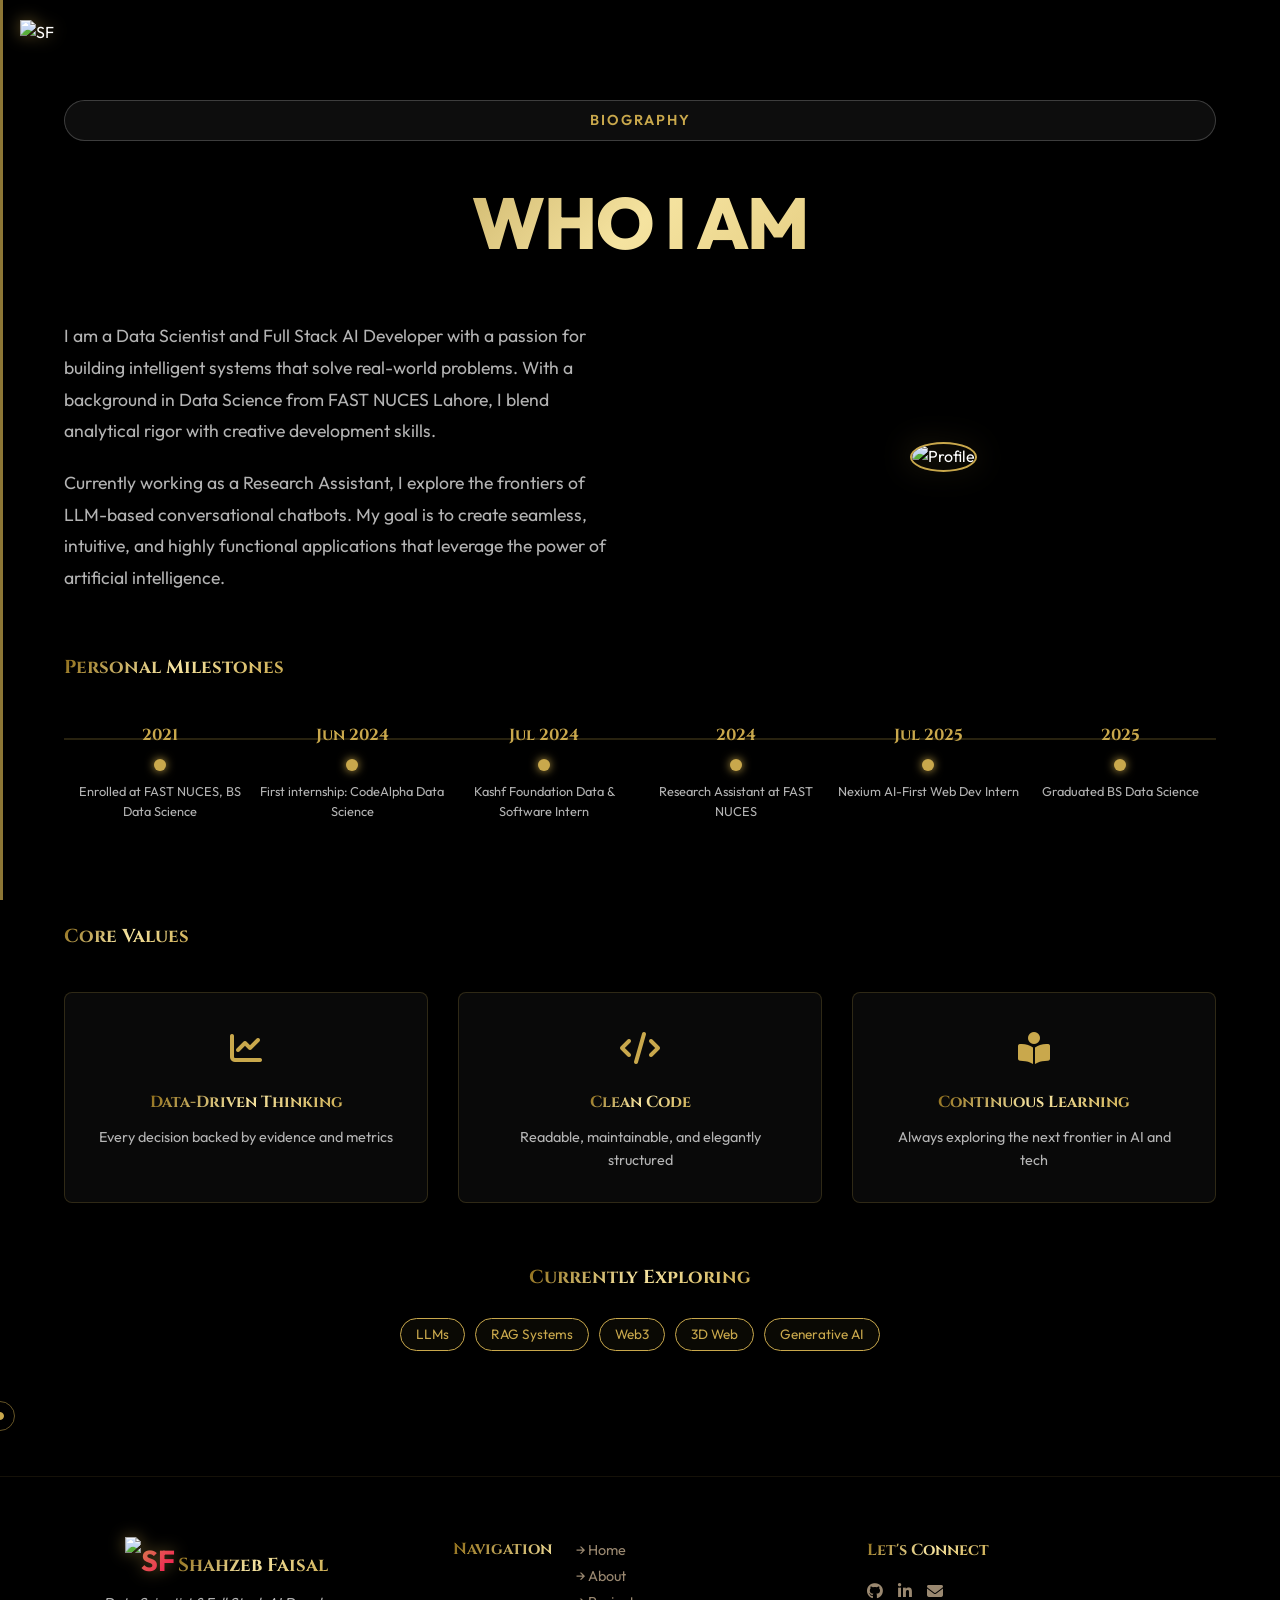
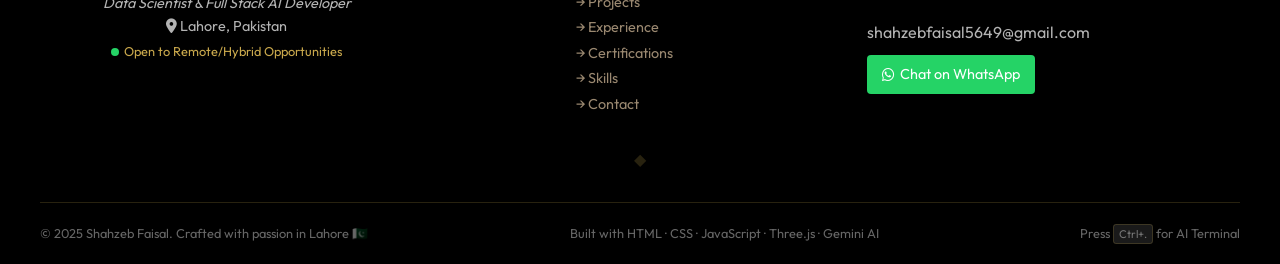
==== about.html @ 7d3a2342 "Updated Portfolio_" ====
<!DOCTYPE html>
<html lang="en">
<head>
    <meta charset="UTF-8">
    <meta name="viewport" content="width=device-width, initial-scale=1.0, maximum-scale=1.0, minimum-scale=1.0, user-scalable=no">
    <title>About Me | Shahzeb Faisal</title>
    <!-- Optimized Fonts -->
    <link href="https://fonts.googleapis.com/css2?family=Inter:wght@300;400;500;600;700&family=Space+Grotesk:wght@400;500;600;700&family=Outfit:wght@300;400;500;600;700;800&family=JetBrains+Mono:wght@400;500&family=Cinzel:wght@400;700&family=Cormorant+Garamond:ital,wght@0,400;0,700;1,400&display=swap" rel="stylesheet">
    <!-- Font Awesome -->
    <link rel="stylesheet" href="https://cdnjs.cloudflare.com/ajax/libs/font-awesome/6.4.0/css/all.min.css">
    <!-- Custom CSS -->
    <link rel="stylesheet" href="Styles/Main.css">
    <style>
        body {
            background: var(--black);
            color: white;
            font-family: 'Outfit', sans-serif;
        }
        .about-page {
            padding: 100px 0 60px;
        }
        .about-grid {
            display: grid;
            grid-template-columns: 1fr 1fr;
            gap: 60px;
            align-items: center;
        }
        @media (max-width: 768px) {
            .about-grid {
                grid-template-columns: 1fr;
            }
        }
        .milestone-timeline {
            display: flex;
            justify-content: space-between;
            margin: 40px 0;
            position: relative;
        }
        .milestone-timeline::before {
            content: '';
            position: absolute;
            top: 15px;
            left: 0;
            right: 0;
            height: 2px;
            background: rgba(201,168,76,0.2);
            z-index: 1;
        }
        .milestone {
            position: relative;
            z-index: 2;
            text-align: center;
            flex: 1;
        }
        .milestone-dot {
            width: 12px;
            height: 12px;
            background: var(--gold-primary);
            border-radius: 50%;
            margin: 10px auto;
            box-shadow: 0 0 10px var(--gold-primary);
        }
        .milestone-year {
            font-family: 'Cinzel', serif;
            color: var(--gold-primary);
            font-weight: bold;
        }
        .milestone-desc {
            font-size: 0.8rem;
            color: var(--text-secondary);
        }
        @media (max-width: 768px) {
            .milestone-timeline {
                flex-direction: column;
                gap: 20px;
                align-items: flex-start;
                padding-left: 20px;
            }
            .milestone-timeline::before {
                width: 2px;
                height: 100%;
                left: 25px;
                top: 0;
            }
            .milestone {
                display: flex;
                align-items: center;
                gap: 15px;
                text-align: left;
            }
            .milestone-dot {
                margin: 0;
            }
        }
        .values-grid {
            display: grid;
            grid-template-columns: repeat(auto-fit, minmax(250px, 1fr));
            gap: 30px;
            margin-top: 40px;
        }
        .value-card {
            background: rgba(10,10,10,0.9);
            border: 1px solid rgba(201,168,76,0.2);
            padding: 30px;
            border-radius: 8px;
            text-align: center;
            transition: all 0.3s ease;
        }
        .value-card:hover {
            transform: translateY(-5px);
            border-color: var(--gold-primary);
        }
        .value-icon {
            font-size: 2rem;
            color: var(--gold-primary);
            margin-bottom: 15px;
        }
        .value-title {
            font-family: 'Cinzel', serif;
            color: var(--gold-primary);
            margin-bottom: 10px;
        }
        .tag {
            display: inline-block;
            padding: 5px 15px;
            border: 1px solid var(--gold-primary);
            border-radius: 20px;
            font-size: 0.85rem;
            color: var(--gold-primary);
            margin: 5px;
            background: rgba(201,168,76,0.05);
            transition: all 0.3s ease;
        }
        .tag:hover {
            background: var(--gold-primary);
            color: var(--black);
        }
    </style>
</head>
<body>
    <!-- Sidebar and Navigation handled by Scripts/Sidebar.js -->

    <div class="about-page">
        <div class="container">
            <div class="section-header" style="text-align: center; margin-bottom: 40px;">
                <span class="section-tag">Biography</span>
                <h2 class="section-title">Who I Am</h2>
            </div>

            <div class="about-grid">
                <div class="about-text">
                    <p style="font-size: 1.1rem; line-height: 1.8; color: var(--text-secondary);">
                        I am a Data Scientist and Full Stack AI Developer with a passion for building intelligent systems that solve real-world problems. With a background in Data Science from FAST NUCES Lahore, I blend analytical rigor with creative development skills.
                    </p>
                    <p style="font-size: 1.1rem; line-height: 1.8; color: var(--text-secondary); margin-top: 20px;">
                        Currently working as a Research Assistant, I explore the frontiers of LLM-based conversational chatbots. My goal is to create seamless, intuitive, and highly functional applications that leverage the power of artificial intelligence.
                    </p>
                </div>
                <div class="about-image" style="text-align: center;">
                    <div style="position: relative; display: inline-block;">
                        <img src="Images/SF_logo.png" alt="Profile" style="width: 250px; height: 250px; border-radius: 50%; border: 2px solid var(--gold-primary); filter: drop-shadow(0 0 15px rgba(201,168,76,0.3));">
                        <!-- Orbiting ring can be added with CSS or Canvas -->
                    </div>
                </div>
            </div>

            <!-- Timeline -->
            <h3 style="font-family: 'Cinzel', serif; color: var(--gold-primary); margin-top: 60px; text-align: center;">Personal Milestones</h3>
            <div class="milestone-timeline">
                <div class="milestone">
                    <div class="milestone-year">2021</div>
                    <div class="milestone-dot"></div>
                    <div class="milestone-desc">Enrolled at FAST NUCES, BS Data Science</div>
                </div>
                <div class="milestone">
                    <div class="milestone-year">Jun 2024</div>
                    <div class="milestone-dot"></div>
                    <div class="milestone-desc">First internship: CodeAlpha Data Science</div>
                </div>
                <div class="milestone">
                    <div class="milestone-year">Jul 2024</div>
                    <div class="milestone-dot"></div>
                    <div class="milestone-desc">Kashf Foundation Data & Software Intern</div>
                </div>
                <div class="milestone">
                    <div class="milestone-year">2024</div>
                    <div class="milestone-dot"></div>
                    <div class="milestone-desc">Research Assistant at FAST NUCES</div>
                </div>
                <div class="milestone">
                    <div class="milestone-year">Jul 2025</div>
                    <div class="milestone-dot"></div>
                    <div class="milestone-desc">Nexium AI-First Web Dev Intern</div>
                </div>
                <div class="milestone">
                    <div class="milestone-year">2025</div>
                    <div class="milestone-dot"></div>
                    <div class="milestone-desc">Graduated BS Data Science</div>
                </div>
            </div>

            <!-- Values -->
            <h3 style="font-family: 'Cinzel', serif; color: var(--gold-primary); margin-top: 60px; text-align: center;">Core Values</h3>
            <div class="values-grid">
                <div class="value-card">
                    <div class="value-icon"><i class="fas fa-chart-line"></i></div>
                    <h4 class="value-title">Data-Driven Thinking</h4>
                    <p style="color: var(--text-secondary); font-size: 0.9rem;">Every decision backed by evidence and metrics</p>
                </div>
                <div class="value-card">
                    <div class="value-icon"><i class="fas fa-code"></i></div>
                    <h4 class="value-title">Clean Code</h4>
                    <p style="color: var(--text-secondary); font-size: 0.9rem;">Readable, maintainable, and elegantly structured</p>
                </div>
                <div class="value-card">
                    <div class="value-icon"><i class="fas fa-book-reader"></i></div>
                    <h4 class="value-title">Continuous Learning</h4>
                    <p style="color: var(--text-secondary); font-size: 0.9rem;">Always exploring the next frontier in AI and tech</p>
                </div>
            </div>

            <!-- Exploring -->
            <div style="margin-top: 60px; text-align: center;">
                <h3 style="font-family: 'Cinzel', serif; color: var(--gold-primary); margin-bottom: 20px;">Currently Exploring</h3>
                <div style="display: flex; flex-wrap: wrap; justify-content: center;">
                    <span class="tag">LLMs</span>
                    <span class="tag">RAG Systems</span>
                    <span class="tag">Web3</span>
                    <span class="tag">3D Web</span>
                    <span class="tag">Generative AI</span>
                </div>
            </div>
        </div>
    </div>

    <!-- Scripts -->
    <script src="Scripts/config.js"></script>
    <script src="Scripts/Cursor.js"></script>
    <script src="Scripts/Sidebar.js"></script>
</body>
</html>
---- Styles/Main.css ----
html { touch-action: pan-x pan-y; }

/* FEATURE 4 - Theme Variables */
:root {
    --gold-primary: #C9A84C;
    --gold-light: #E8C97A;
    --gold-shine: #F5E3A0;
    --gold-dark: #8B6914;
    --black: #000000;
    --black-rich: #050505;

    /* Mapping existing variables to new palette */
    --primary: var(--gold-primary);
    --primary-dark: var(--gold-dark);
    --primary-light: var(--gold-light);
    --secondary: var(--black-rich);
    --accent: var(--gold-primary);
    --accent-text: var(--black);
    --bg: var(--black);
    --bg-card: rgba(5, 5, 5, 0.9);
    --border: rgba(201, 168, 76, 0.2);
    --border-color: rgba(201, 168, 76, 0.2);
    
    --bg-primary: var(--black);
    --bg-secondary: var(--black-rich);
    --text-primary: #ffffff;
    --text-secondary: rgba(255,255,255,0.7);
    --text-muted: rgba(255,255,255,0.4);
    --card-bg: var(--bg-card);
    --navbar-bg: rgba(0,0,0,0.9);

    /* Preserving other non-color variables */
    --accent-pink: #ff0055;
    --success: #10b981;
    --shadow: 0 20px 50px rgba(0, 0, 0, 0.5);
    --radius: 12px;
    --radius-lg: 24px;
    --font: 'Outfit', sans-serif;
}

/* ═══════════ TYPOGRAPHY ═══════════ */
h1, h2, h3, h4, .gold-text {
    font-family: 'Cinzel', serif;
    background: linear-gradient(135deg, #8B6914, #F5E3A0, #C9A84C);
    -webkit-background-clip: text;
    background-clip: text;
    -webkit-text-fill-color: transparent;
    display: inline-block;
}

/* ═══════════ RESET ═══════════ */
*,
*::before,
*::after {
    margin: 0;
    padding: 0;
    box-sizing: border-box;
}

html {
    scroll-behavior: smooth;
    scroll-padding-top: 80px;
}

body {
    font-family: var(--font);
    background: var(--bg);
    color: var(--text);
    line-height: 1.6;
    overflow-x: hidden;
}

body.menu-open {
    overflow: hidden;
}

body.loaded #preloader {
    opacity: 0;
    visibility: hidden;
}

::selection {
    background: var(--primary);
    color: white;
}

::-webkit-scrollbar {
    width: 6px;
}

::-webkit-scrollbar-track {
    background: var(--bg);
}

::-webkit-scrollbar-thumb {
    background: var(--primary);
    border-radius: 3px;
}

img {
    max-width: 100%;
    height: auto;
}

a {
    text-decoration: none;
    color: inherit;
}

button {
    font-family: inherit;
    cursor: pointer;
    border: none;
    background: none;
}

.container {
    max-width: 1200px;
    margin: 0 auto;
    padding: 0 24px;
}

/* ═══════════ PRELOADER ═══════════ */
#preloader {
    position: fixed;
    inset: 0;
    background: var(--bg);
    z-index: 99999;
    display: flex;
    align-items: center;
    justify-content: center;
    transition: opacity 0.5s, visibility 0.5s;
}

.loader-content {
    text-align: center;
}

/* ═══════════ SOCIAL SIDEBAR ═══════════ */
.social-sidebar {
    position: fixed;
    left: 40px;
    bottom: 0;
    z-index: 1000;
    display: flex;
    flex-direction: column;
    align-items: center;
    gap: 30px;
}

.sidebar-line {
    width: 1px;
    height: 100px;
    background: var(--primary);
    margin-bottom: 20px;
}

.social-icons {
    display: flex;
    flex-direction: column;
    gap: 20px;
}

.social-icons a {
    color: var(--text-secondary);
    font-size: 1.2rem;
    transition: 0.3s;
}

.social-icons a:hover {
    color: var(--primary);
    transform: translateY(-5px);
}

.sidebar-text {
    writing-mode: vertical-rl;
    text-orientation: mixed;
    color: var(--text-secondary);
    font-size: 0.8rem;
    font-weight: 600;
    letter-spacing: 3px;
    margin-bottom: 40px;
}

@media (max-width: 1024px) {
    .social-sidebar {
        display: none;
    }
}

/* ═══════════ MARQUEE ═══════════ */
.marquee-container {
    padding: 60px 0;
    background: #000;
    border-top: 1px solid var(--border);
    border-bottom: 1px solid var(--border);
    overflow: hidden;
    white-space: nowrap;
}

.marquee-content {
    display: inline-flex;
    animation: marquee 20s linear infinite;
}

.marquee-content span {
    font-size: 6rem;
    font-weight: 800;
    font-family: var(--font-display);
    color: transparent;
    -webkit-text-stroke: 1px rgba(255, 255, 255, 0.2);
    padding: 0 40px;
    text-transform: uppercase;
}

.marquee-content span:nth-child(even) {
    color: var(--primary);
    -webkit-text-stroke: 0;
}

@keyframes marquee {
    from {
        transform: translateX(0);
    }

    to {
        transform: translateX(-50%);
    }
}

/* ═══════════ UPDATED HERO ═══════════ */
.hero {
    min-height: 100vh;
    background: #0A0A0A;
    display: flex;
    align-items: center;
    justify-content: center;
    overflow: hidden;
    position: relative;
}

#hero-canvas {
    position: absolute;
    inset: 0;
    z-index: 0;
}

.hero-content {
    position: relative;
    z-index: 10;
    text-align: center;
    max-width: 900px;
}

.hero-title-main {
    font-size: clamp(3rem, 10vw, 8rem);
    font-weight: 800;
    line-height: 0.9;
    margin-bottom: 20px;
    letter-spacing: -2px;
}

.hero-greeting {
    font-size: clamp(1rem, 2vw, 1.25rem);
    color: var(--accent, var(--primary));
    font-weight: 400;
    letter-spacing: 0.1em;
    text-transform: uppercase;
    margin-bottom: 0.5rem;
    opacity: 0.85;
}

.hero-subtitle {
    font-size: 1.2rem;
    color: var(--text-secondary);
    letter-spacing: 5px;
    text-transform: uppercase;
}


/* ═══════════ PARTICLES ═══════════ */
#particles {
    position: fixed;
    inset: 0;
    z-index: 0;
    pointer-events: none;
}

/* ═══════════ CUSTOM CURSOR ═══════════ */
.cursor,
.cursor-follower {
    display: none;
}

@media (hover: hover) and (pointer: fine) {
    body {
        cursor: none;
    }

    .cursor {
        display: block;
        width: 8px;
        height: 8px;
        background: var(--primary);
        border-radius: 50%;
        position: fixed;
        pointer-events: none;
        z-index: 99998;
        transform: translate(-50%, -50%);
        transition: transform 0.1s, background 0.2s;
    }

    .cursor-follower {
        display: block;
        width: 35px;
        height: 35px;
        border: 2px solid var(--primary);
        border-radius: 50%;
        position: fixed;
        pointer-events: none;
        z-index: 99997;
        transform: translate(-50%, -50%);
        transition: 0.15s ease-out;
        opacity: 0.5;
    }

    .cursor.active {
        transform: translate(-50%, -50%) scale(2);
        background: var(--accent-pink);
    }

    .cursor-follower.active {
        transform: translate(-50%, -50%) scale(1.5);
        opacity: 0;
    }
}

/* ═══════════════════════════════════════════════════════════
   TERMINAL STYLES - MOBILE OPTIMIZED WITH NO GRADIENT
   ═══════════════════════════════════════════════════════════ */
#terminal {
    position: fixed;
    inset: 0;
    background: rgba(0, 0, 0, 0.9);
    backdrop-filter: blur(10px);
    z-index: 10000;
    display: flex;
    align-items: center;
    justify-content: center;
    padding: 20px;
    transition: var(--transition);
}

#terminal.terminal-hidden {
    opacity: 0;
    visibility: hidden;
    pointer-events: none;
}

.terminal-window {
    width: 100%;
    max-width: 650px;
    /* MOBILE FIX: Solid background, NO gradient */
    background: rgba(10, 10, 15, 0.95);
    border-radius: var(--radius-lg);
    overflow: hidden;
    box-shadow: 0 30px 80px rgba(99, 102, 241, 0.2);
    transform: scale(0.95);
    transition: transform 0.3s;
}

/* MOBILE FIX: Terminal sizing for mobile */
@media (max-width: 768px) {
    .terminal-window {
        max-width: 100vw;
        width: 100vw;
        height: 85vh;
        max-height: 85vh;
        border-radius: 0;
    }

    .terminal-window.maximized {
        height: 95vh !important;
        max-height: 95vh !important;
    }
}

#terminal:not(.terminal-hidden) .terminal-window {
    transform: scale(1);
}

.terminal-header {
    background: #16162a;
    padding: 12px 16px;
    display: flex;
    align-items: center;
    gap: 12px;
}

.terminal-dots {
    display: flex;
    gap: 8px;
}

.dot {
    width: 12px;
    height: 12px;
    border-radius: 50%;
    cursor: pointer;
}

.dot.red {
    background: #ff5f57;
}

.dot.yellow {
    background: #febc2e;
}

.dot.green {
    background: #28c840;
}

.terminal-title {
    flex: 1;
    text-align: center;
    font-family: var(--font-mono);
    font-size: 0.8rem;
    color: var(--text-muted);
    display: flex;
    align-items: center;
    justify-content: center;
    gap: 8px;
}

.terminal-title i {
    color: var(--primary);
    animation: robotBounce 2s ease-in-out infinite;
}

@keyframes robotBounce {

    0%,
    100% {
        transform: translateY(0);
    }

    50% {
        transform: translateY(-3px);
    }
}

/* MOBILE FIX: Terminal action buttons */
.terminal-actions {
    display: flex;
    gap: 8px;
}

.terminal-actions button {
    width: 28px;
    height: 28px;
    display: flex;
    align-items: center;
    justify-content: center;
    background: rgba(255, 255, 255, 0.05);
    border: 1px solid rgba(255, 255, 255, 0.1);
    border-radius: 6px;
    color: var(--text-muted);
    cursor: pointer;
    transition: all 0.2s ease;
}

.terminal-actions button:hover {
    background: rgba(99, 102, 241, 0.2);
    border-color: var(--primary);
    color: var(--primary);
}

/* MOBILE FIX: Touch-optimized buttons */
@media (max-width: 768px) {
    .terminal-actions button {
        width: 36px;
        height: 36px;
        -webkit-tap-highlight-color: transparent;
    }
}

.terminal-body {
    padding: 20px;
    min-height: 300px;
    max-height: 60vh;
    overflow-y: auto;
    font-family: var(--font-mono);
    font-size: 0.85rem;
}

@media (max-width: 768px) {
    .terminal-body {
        max-height: calc(85vh - 120px);
        padding: 15px;
    }

    .terminal-window.maximized .terminal-body {
        max-height: calc(95vh - 120px);
    }
}

#terminal-output {
    margin-bottom: 16px;
}

.ascii-art {
    color: var(--primary);
    font-size: 0.55rem;
    line-height: 1.2;
    margin-bottom: 12px;
}

.welcome-msg {
    color: var(--accent);
    margin-bottom: 8px;
}

.welcome-msg .hl {
    color: var(--accent-pink);
    background: rgba(236, 72, 153, 0.2);
    padding: 2px 6px;
    border-radius: 4px;
}

/* MOBILE FIX: Welcome box without gradient subtitle */
.welcome-box {
    background: rgba(30, 30, 30, 0.4);
    border: 1px solid rgba(99, 102, 241, 0.2);
    border-radius: 12px;
    padding: 18px;
    margin-bottom: 15px;
}

.welcome-title {
    font-size: 1.1rem;
    font-weight: 600;
    color: var(--text);
    margin-bottom: 12px;
}

/* MOBILE FIX: Removed welcome-subtitle - no "Powered by Gemini" */
.welcome-subtitle {
    display: none !important;
}

.quick-suggestions {
    display: flex;
    flex-wrap: wrap;
    gap: 8px;
}

.suggestion {
    padding: 8px 14px;
    background: rgba(99, 102, 241, 0.15);
    border: 1px solid rgba(99, 102, 241, 0.3);
    border-radius: 20px;
    font-size: 0.8rem;
    color: var(--text-secondary);
    cursor: pointer;
    transition: all 0.3s ease;
    -webkit-tap-highlight-color: transparent;
}

.suggestion:hover {
    background: rgba(99, 102, 241, 0.3);
    border-color: var(--primary);
    color: var(--text);
    transform: translateY(-2px);
    box-shadow: 0 5px 20px rgba(99, 102, 241, 0.3);
}

.terminal-input-line {
    display: flex;
    align-items: center;
    gap: 10px;
    padding: 15px 18px;
    background: rgba(0, 0, 0, 0.3);
    border-top: 1px solid rgba(99, 102, 241, 0.15);
}

.prompt {
    color: var(--success);
    font-weight: 600;
}

#term-input {
    flex: 1;
    background: transparent;
    border: none;
    outline: none;
    color: var(--text);
    font-family: var(--font-mono);
    font-size: 0.85rem;
    caret-color: var(--primary);
}

#term-input::placeholder {
    color: var(--text-muted);
}

.term-response {
    color: var(--text-secondary);
    white-space: pre-wrap;
    margin: 8px 0;
    padding-left: 18px;
}

.term-error {
    color: #f87171;
    margin: 8px 0;
    padding-left: 18px;
}

.term-success {
    color: #10b981;
    margin: 8px 0;
    padding-left: 18px;
}

.term-info {
    color: var(--accent);
    margin: 8px 0;
    padding-left: 18px;
}

.term-cmd {
    color: var(--text);
    margin: 8px 0;
}

.term-hint {
    color: var(--text-muted);
}

.term-hint .hl {
    color: var(--primary);
    font-weight: 600;
}

/* MOBILE FIX: Voice button styling */
.voice-btn {
    width: 36px;
    height: 36px;
    display: flex;
    align-items: center;
    justify-content: center;
    background: rgba(99, 102, 241, 0.15);
    border: 1px solid rgba(99, 102, 241, 0.3);
    border-radius: 50%;
    color: var(--text-secondary);
    cursor: pointer;
    transition: all 0.3s ease;
    flex-shrink: 0;
    -webkit-tap-highlight-color: transparent;
}

.voice-btn:hover {
    background: rgba(99, 102, 241, 0.3);
    border-color: var(--primary);
    color: var(--primary);
}

.voice-btn.listening {
    background: rgba(239, 68, 68, 0.2);
    border-color: #ef4444;
    color: #ef4444;
    animation: voicePulse 1s ease-in-out infinite;
}

@keyframes voicePulse {

    0%,
    100% {
        box-shadow: 0 0 0 0 rgba(239, 68, 68, 0.4);
    }

    50% {
        box-shadow: 0 0 0 10px rgba(239, 68, 68, 0);
    }
}

/* MOBILE FIX: Larger touch target for mobile */
@media (max-width: 768px) {
    .voice-btn {
        width: 42px;
        height: 42px;
        font-size: 1.1rem;
    }
}

.term-typing {
    display: flex;
    align-items: center;
    gap: 10px;
    padding: 10px 0;
}

.typing-dots {
    display: flex;
    gap: 4px;
}

.typing-dots span {
    color: var(--primary);
    animation: typingBounce 1.4s ease-in-out infinite;
}

.typing-dots span:nth-child(2) {
    animation-delay: 0.2s;
}

.typing-dots span:nth-child(3) {
    animation-delay: 0.4s;
}

@keyframes typingBounce {

    0%,
    60%,
    100% {
        transform: translateY(0);
        opacity: 0.3;
    }

    30% {
        transform: translateY(-8px);
        opacity: 1;
    }
}

.typing-text {
    color: var(--text-muted);
    font-style: italic;
}

.term-ai-response {
    display: flex;
    gap: 10px;
    padding: 12px;
    margin: 8px 0;
    background: linear-gradient(135deg, rgba(99, 102, 241, 0.1), rgba(139, 92, 246, 0.05));
    border-radius: 12px;
    border-left: 3px solid var(--primary);
}

.ai-icon {
    font-size: 1.2rem;
    flex-shrink: 0;
}

.ai-text {
    color: var(--text);
    line-height: 1.6;
}

/* ═══════════════════════════════════════════════════════════
   BUTTON POSITIONING - MOBILE FIXED
   ═══════════════════════════════════════════════════════════ */

/* MOBILE FIX: Back to top button positioning */
.back-to-top {
    position: fixed;
    bottom: 160px;
    right: 24px;
    width: 50px;
    height: 50px;
    background: var(--primary);
    color: #000;
    border-radius: 50%;
    display: flex;
    align-items: center;
    justify-content: center;
    color: white;
    font-size: 1.1rem;
    border: none;
    cursor: pointer;
    opacity: 0;
    visibility: hidden;
    transform: translateY(20px);
    transition: all 0.4s cubic-bezier(0.25, 0.46, 0.45, 0.94);
    z-index: 9997;
    box-shadow: 0 8px 25px rgba(99, 102, 241, 0.4);
    -webkit-tap-highlight-color: transparent;
}

.back-to-top.show {
    opacity: 1;
    visibility: visible;
    transform: translateY(0);
}

.back-to-top:hover {
    transform: translateY(-5px) scale(1.1);
    box-shadow: 0 12px 35px rgba(99, 102, 241, 0.6);
}

/* MOBILE FIX: Proper spacing to prevent overlap */
@media (max-width: 768px) {
    .back-to-top {
        bottom: 140px;
        right: 20px;
        width: 48px;
        height: 48px;
        z-index: 9997;
    }
}

/* ═══════════ TERMINAL TOGGLE ═══════════ */
.terminal-toggle {
    position: fixed;
    bottom: 24px;
    right: 24px;
    width: 56px;
    height: 56px;
    background: var(--gold-primary);
    color: var(--black-rich) !important;
    border-radius: 50%;
    display: flex;
    flex-direction: column;
    align-items: center;
    justify-content: center;
    font-size: 1.1rem;
    box-shadow: 0 8px 25px rgba(201, 168, 76, 0.4);
    z-index: 9997;
    cursor: pointer;
    border: none;
    transition: all 0.3s ease;
}


.terminal-toggle:hover {
    transform: scale(1.1);
}

.terminal-toggle .hint {
    font-size: 0.5rem;
    margin-top: 2px;
    opacity: 0.8;
}

/* MOBILE FIX: Terminal toggle button positioning */
@media (max-width: 768px) {
    .terminal-toggle {
        bottom: 80px;
        right: 20px;
        width: 50px;
        height: 50px;
        z-index: 9997;
    }

    .terminal-toggle .hint {
        display: none;
    }
}

/* ═══════════ QUICK ACTIONS ═══════════ */
.quick-actions {
    position: fixed;
    bottom: 90px;
    right: 24px;
    z-index: 9998;
}

/* MOBILE FIX: Quick actions positioning */
@media (max-width: 768px) {
    .quick-actions {
        bottom: 20px;
        right: 20px;
        z-index: 9998;
    }
}

.quick-main {
    width: 50px;
    height: 50px;
    background: var(--bg-card);
    border: 1px solid var(--border);
    border-radius: 50%;
    display: flex;
    align-items: center;
    justify-content: center;
    color: var(--text);
    font-size: 1rem;
    transition: var(--transition);
    -webkit-tap-highlight-color: transparent;
}

.quick-main:hover {
    background: var(--gold-primary);
    border-color: var(--gold-primary);
    color: var(--black-rich);
}

.quick-main.active {
    transform: rotate(45deg);
}

.quick-menu {
    position: absolute;
    bottom: 60px;
    right: 0;
    display: flex;
    flex-direction: column;
    gap: 10px;
    opacity: 0;
    visibility: hidden;
    transform: translateY(10px);
    transition: var(--transition);
}

.quick-menu.active {
    opacity: 1;
    visibility: visible;
    transform: translateY(0);
}

.quick-item {
    width: 44px;
    height: 44px;
    background: var(--bg-card);
    border: 1px solid var(--border);
    border-radius: 50%;
    display: flex;
    align-items: center;
    justify-content: center;
    color: var(--text-secondary);
    font-size: 0.9rem;
    transition: var(--transition);
    -webkit-tap-highlight-color: transparent;
}

.quick-item:hover {
    background: var(--gold-primary);
    border-color: var(--gold-primary);
    color: var(--black-rich);
}


/* ═══════════ SCROLL PROGRESS ═══════════*/
/* Scroll Progress */
.scroll-progress {
    position: fixed;
    top: 0;
    left: 0;
    width: 0%;
    height: 4px;
    background: linear-gradient(to right, var(--gold-dark), var(--gold-light));
    z-index: 1001;
    transition: width 0.1s ease;
}

/* Custom Cursor */
.custom-cursor {
    width: 20px;
    height: 20px;
    background: rgba(212, 255, 51, 0.3);
    border: 1px solid var(--primary);
    border-radius: 50%;
    position: fixed;
    pointer-events: none;
    z-index: 9999;
    transform: translate(-50%, -50%);
    transition: width 0.3s, height 0.3s, background 0.3s;
    display: none;
}

@media (pointer: fine) {
    .custom-cursor {
        display: block;
    }
}

.custom-cursor.hover {
    width: 60px;
    height: 60px;
    background: rgba(212, 255, 51, 0.1);
    box-shadow: 0 0 20px rgba(212, 255, 51, 0.2);
}

/* ═══════════ NAVIGATION ═══════════ */
#navbar {
    position: fixed;
    top: 0;
    left: 0;
    right: 0;
    z-index: 1000;
    padding: 16px 0;
    transition: var(--transition);
}

#navbar.scrolled {
    background: rgba(10, 10, 15, 0.95);
    backdrop-filter: blur(10px);
    border-bottom: 1px solid var(--border);
    padding: 12px 0;
}

.nav-container {
    max-width: 1200px;
    margin: 0 auto;
    padding: 0 24px;
    display: flex;
    align-items: center;
    justify-content: space-between;
}

.logo {
    z-index: 1001;
}

.logo-img {
    height: 40px;
    width: auto;
    display: block;
    transition: transform 0.3s ease;
}

.logo:hover .logo-img {
    transform: scale(1.05);
}

.logo-text {
    font-family: 'Cinzel', serif;
    font-size: 1.8rem;
    font-weight: 700;
    background: linear-gradient(135deg, #8B6914, #F5E3A0, #C9A84C);
    -webkit-background-clip: text;
    background-clip: text;
    -webkit-text-fill-color: transparent;
    color: var(--primary);
}

.nav-menu {
    display: flex;
    gap: 32px;
    list-style: none;
}

.nav-link {
    font-size: 0.95rem;
    font-weight: 500;
    color: var(--text-secondary);
    position: relative;
    padding: 8px 0;
    transition: color 0.3s;
}

.nav-link::after {
    content: '';
    position: absolute;
    bottom: 0;
    left: 0;
    width: 0;
    height: 2px;
    background: var(--primary);
    transition: width 0.3s;
}

/* Terminal Scanlines */
.terminal-body::before {
    content: " ";
    display: block;
    position: absolute;
    top: 0;
    left: 0;
    bottom: 0;
    right: 0;
    background: linear-gradient(rgba(18, 16, 16, 0) 50%, rgba(0, 0, 0, 0.25) 50%), linear-gradient(90deg, rgba(255, 0, 0, 0.06), rgba(0, 255, 0, 0.02), rgba(0, 0, 255, 0.06));
    z-index: 2;
    background-size: 100% 2px, 3px 100%;
    pointer-events: none;
}

.nav-link:hover,
.nav-link.active {
    color: var(--text);
    background: rgba(212, 255, 51, 0.07);
    border-radius: 6px;
    padding: 4px 10px;
}

.nav-link:hover::after,
.nav-link.active::after {
    width: 100%;
}

.nav-right {
    display: flex;
    align-items: center;
    gap: 16px;
}

.nav-cta {
    display: flex;
    align-items: center;
    gap: 8px;
    padding: 10px 20px;
    background: var(--primary);
    border-radius: 50px;
    font-weight: 600;
    font-size: 0.9rem;
    color: white;
    transition: var(--transition);
}

.nav-cta:hover {
    background: var(--primary-dark);
    transform: translateY(-2px);
}

.hamburger {
    display: none;
    flex-direction: column;
    gap: 5px;
    padding: 8px;
    z-index: 1001;
}

.hamburger span {
    width: 25px;
    height: 3px;
    background: var(--text);
    border-radius: 2px;
    transition: var(--transition);
}

.hamburger.active span:nth-child(1) {
    transform: rotate(45deg) translate(6px, 6px);
}

.hamburger.active span:nth-child(2) {
    opacity: 0;
}

.hamburger.active span:nth-child(3) {
    transform: rotate(-45deg) translate(6px, -6px);
}

.mobile-overlay {
    position: fixed;
    inset: 0;
    background: rgba(0, 0, 0, 0.5);
    z-index: 998;
    opacity: 0;
    visibility: hidden;
    transition: var(--transition);
}

.mobile-overlay.active {
    opacity: 1;
    visibility: visible;
}

/* ═══════════ HERO SECTION ═══════════ */
.hero {
    min-height: 100vh;
    display: flex;
    align-items: center;
    position: relative;
    z-index: 1;
    padding: 100px 0 60px;
}

.hero-container {
    max-width: 1200px;
    margin: 0 auto;
    padding: 0 24px;
    display: grid;
    grid-template-columns: 1fr 1fr;
    gap: 60px;
    align-items: center;
}

.hero-content {
    position: relative;
    z-index: 2;
}

/* MOBILE FIX: "Open to Work" badge with green glow */
.hero-badge {
    display: inline-flex;
    align-items: center;
    gap: 10px;
    padding: 8px 16px;
    background: rgba(16, 185, 129, 0.1);
    border: 1px solid rgba(16, 185, 129, 0.3);
    border-radius: 50px;
    font-size: 0.85rem;
    color: var(--success);
    margin-bottom: 24px;
}

/* MOBILE FIX: Enhanced "Open to Work" with green glow */
.hero-badge.availability,
.availability {
    background: linear-gradient(135deg, #10b981 0%, #059669 100%);
    border: 1px solid rgba(16, 185, 129, 0.5);
    color: white;
    font-weight: 600;
    box-shadow: 0 0 25px rgba(16, 185, 129, 0.6);
    animation: statusGlow 2s ease-in-out infinite;
}

@keyframes statusGlow {

    0%,
    100% {
        box-shadow: 0 0 25px rgba(16, 185, 129, 0.6), 0 0 50px rgba(16, 185, 129, 0.3);
    }

    50% {
        box-shadow: 0 0 35px rgba(16, 185, 129, 0.8), 0 0 70px rgba(16, 185, 129, 0.4);
    }
}

.badge-dot {
    width: 8px;
    height: 8px;
    background: white;
    border-radius: 50%;
    animation: pulse 2s infinite;
}

@keyframes pulse {

    0%,
    100% {
        transform: scale(1);
        opacity: 1;
    }

    50% {
        transform: scale(1.5);
        opacity: 0.5;
    }
}

.hero-title {
    margin-bottom: 16px;
}

.hero-title .line-1 {
    display: block;
    font-size: 1.1rem;
    font-weight: 500;
    color: var(--text-secondary);
    margin-bottom: 8px;
}

.hero-name {
    display: block;
    font-family: var(--font-display);
    font-size: clamp(2.5rem, 5vw, 3.5rem);
    font-weight: 700;
    background: linear-gradient(135deg, var(--text), var(--primary-light));
    -webkit-background-clip: text;
    background-clip: text;
    -webkit-text-fill-color: transparent;
    color: var(--text);
    line-height: 1.1;
}

.hero-role {
    display: flex;
    align-items: center;
    gap: 10px;
    font-size: 1.25rem;
    margin-bottom: 24px;
    flex-wrap: wrap;
}

.hero-role>span:first-child {
    color: var(--text-secondary);
}

.typed {
    background: linear-gradient(90deg, var(--primary), var(--accent-pink));
    -webkit-background-clip: text;
    background-clip: text;
    -webkit-text-fill-color: transparent;
    color: var(--primary);
    font-weight: 600;
    min-width: 180px;
}

.cursor-blink {
    color: var(--primary);
    animation: blink 1s infinite;
}

@keyframes blink {

    0%,
    100% {
        opacity: 1;
    }

    50% {
        opacity: 0;
    }
}

.hero-desc {
    font-size: 1.05rem;
    color: var(--text-secondary);
    line-height: 1.8;
    margin-bottom: 32px;
    max-width: 480px;
}

.hero-cta {
    display: flex;
    gap: 16px;
    margin-bottom: 32px;
    flex-wrap: wrap;
}

/* Buttons */
.btn {
    display: inline-flex;
    align-items: center;
    gap: 10px;
    padding: 14px 28px;
    border-radius: var(--radius);
    font-weight: 600;
    font-size: 0.95rem;
    transition: var(--transition);
}

.btn i {
    transition: transform 0.3s;
}

.btn:hover i {
    transform: translateX(4px);
}

.btn-primary {
    background: var(--primary);
    color: white;
    box-shadow: 0 8px 25px rgba(99, 102, 241, 0.3);
}

.btn-primary:hover {
    background: var(--primary-dark);
    transform: translateY(-3px);
    box-shadow: 0 12px 35px rgba(99, 102, 241, 0.4);
}

.btn-secondary {
    background: transparent;
    border: 2px solid var(--primary);
    color: var(--primary);
}

.btn-secondary:hover {
    background: var(--primary);
    color: white;
    transform: translateY(-3px);
}

.hero-social {
    display: flex;
    gap: 12px;
}

.social-link {
    width: 46px;
    height: 46px;
    border-radius: var(--radius);
    background: var(--bg-card);
    border: 1px solid var(--border);
    display: flex;
    align-items: center;
    justify-content: center;
    font-size: 1.15rem;
    color: var(--text-secondary);
    transition: var(--transition);
}

.social-link:hover {
    background: var(--primary);
    border-color: var(--primary);
    color: white;
    transform: translateY(-4px);
}

/* Hero Visual */
.hero-visual {
    position: relative;
    display: flex;
    align-items: center;
    justify-content: center;
    min-height: 400px;
}

.hero-card {
    width: 280px;
    height: 340px;
    perspective: 1000px;
    position: relative;
    z-index: 2;
}

.card-inner {
    width: 100%;
    height: 100%;
    background: var(--bg-card);
    border: 1px solid var(--border);
    border-radius: var(--radius-lg);
    padding: 30px;
    display: flex;
    flex-direction: column;
    align-items: center;
    justify-content: center;
    text-align: center;
    transition: transform 0.5s;
    transform-style: preserve-3d;
}

.profile-icon {
    width: 80px;
    height: 80px;
    background: var(--primary);
    color: #000;
    border-radius: 50%;
    display: flex;
    align-items: center;
    justify-content: center;
    font-size: 2rem;
    color: white;
    margin-bottom: 20px;
}

.card-inner h3 {
    font-size: 1.3rem;
    font-weight: 600;
    margin-bottom: 4px;
}

.card-inner p {
    color: var(--text-secondary);
    font-size: 0.9rem;
    margin-bottom: 24px;
}

.card-stats {
    display: flex;
    gap: 20px;
    padding-top: 20px;
    border-top: 1px solid var(--border);
    width: 100%;
    justify-content: center;
}

.stat {
    text-align: center;
}

.stat-num {
    font-family: var(--font-display);
    font-size: 1.4rem;
    font-weight: 700;
    color: var(--primary);
}

.stat-label {
    display: block;
    font-size: 0.7rem;
    color: var(--text-muted);
    margin-top: 2px;
}

/* Floating Elements */
.floating-elements {
    position: absolute;
    inset: 0;
    pointer-events: none;
}

.float-item {
    position: absolute;
    width: 50px;
    height: 50px;
    background: var(--bg-card);
    border: 1px solid var(--border);
    border-radius: var(--radius);
    display: flex;
    align-items: center;
    justify-content: center;
    font-size: 1.3rem;
    color: var(--primary);
    animation: float 4s ease-in-out infinite;
}

.f1 {
    top: 5%;
    left: 10%;
    animation-delay: 0s;
}

.f2 {
    top: 20%;
    right: 5%;
    animation-delay: 0.5s;
}

.f3 {
    top: 60%;
    left: 0;
    animation-delay: 1s;
}

.f4 {
    bottom: 15%;
    right: 10%;
    animation-delay: 1.5s;
}

.f5 {
    bottom: 5%;
    left: 20%;
    animation-delay: 2s;
}

@keyframes float {

    0%,
    100% {
        transform: translateY(0);
    }

    50% {
        transform: translateY(-15px);
    }
}

/* ═══════════ SECTIONS COMMON ═══════════ */
.about,
.projects,
.experience,
.skills,
.contact {
    padding: 100px 0;
    position: relative;
    z-index: 1;
}

.section-header {
    text-align: center;
    margin-bottom: 80px;
    opacity: 1 !important;
    visibility: visible !important;
    position: relative;
    z-index: 20;
}

.section-tag {
    display: inline-block;
    padding: 8px 20px;
    background: rgba(255, 255, 255, 0.05);
    border: 1px solid rgba(255, 255, 255, 0.2);
    border-radius: 50px;
    font-size: 0.9rem;
    color: var(--primary);
    font-weight: 600;
    margin-bottom: 24px;
    text-transform: uppercase;
    letter-spacing: 2px;
}

.section-title {
    font-family: var(--font-display);
    font-size: clamp(3rem, 6vw, 4.5rem);
    font-weight: 800;
    margin-bottom: 20px;
    color: #ffffff !important;
    text-transform: uppercase;
    letter-spacing: -1px;
    opacity: 1 !important;
    visibility: visible !important;
}

.section-desc {
    color: var(--text-secondary);
    font-size: 1.05rem;
    max-width: 600px;
    margin: 0 auto;
}

/* ═══════════ ABOUT SECTION (Centered) ═══════════ */
.about-container-centered {
    display: flex;
    flex-direction: column;
    align-items: center;
    text-align: center;
}

.about-main-centered {
    display: flex;
    flex-direction: column;
    align-items: center;
    gap: 40px;
    width: 100%;
    margin-top: 40px;
}

.about-image-centered {
    position: relative;
    z-index: 10;
}

.about-content-centered {
    max-width: 800px;
    display: flex;
    flex-direction: column;
    align-items: center;
}

.about-subtitle {
    font-size: 1.5rem;
    font-weight: 600;
    margin-bottom: 24px;
    color: var(--text);
    line-height: 1.4;
}

.about-description {
    color: var(--text-secondary);
    font-size: 1.1rem;
    line-height: 1.8;
    margin-bottom: 20px;
    max-width: 700px;
}

.about-info-centered {
    display: grid;
    grid-template-columns: repeat(auto-fit, minmax(240px, 1fr));
    gap: 20px;
    width: 100%;
    margin: 40px 0;
}

.info-card {
    display: flex;
    align-items: center;
    gap: 16px;
    padding: 20px;
    background: rgba(255, 255, 255, 0.03);
    border: 1px solid rgba(255, 255, 255, 0.08);
    border-radius: var(--radius);
    transition: var(--transition);
    text-align: left;
}

.info-card:hover {
    border-color: var(--primary);
    background: rgba(255, 255, 255, 0.05);
}

.info-card i {
    color: var(--primary);
    font-size: 1.2rem;
}

.info-label {
    display: block;
    font-size: 0.75rem;
    color: var(--text-muted);
    margin-bottom: 2px;
}

.info-value {
    font-size: 0.9rem;
    color: var(--text);
    font-weight: 500;
}

.about-actions-centered {
    margin-top: 20px;
}

/* ═══════════ PROJECTS SECTION ═══════════ */
.filter-container {
    display: flex;
    justify-content: center;
    gap: 12px;
    margin-bottom: 48px;
    flex-wrap: wrap;
}

.filter-btn {
    padding: 10px 24px;
    background: var(--bg-card);
    border: 1px solid var(--border);
    border-radius: 50px;
    color: var(--text-secondary);
    font-size: 0.9rem;
    font-weight: 500;
    transition: var(--transition);
}

.filter-btn:hover,
.filter-btn.active {
    background: var(--primary);
    border-color: var(--primary);
    color: white;
}

.projects-grid {
    display: grid;
    grid-template-columns: repeat(auto-fill, minmax(340px, 1fr));
    gap: 28px;
}

.project-card {
    background: var(--bg-card);
    border: 1px solid var(--border);
    border-radius: var(--radius-lg);
    overflow: hidden;
    transition: var(--transition);
}

.project-card.hidden {
    display: none;
}

.project-card:hover {
    transform: translateY(-8px);
    border-color: var(--primary);
    box-shadow: var(--shadow);
}

.project-card.featured {
    border-color: var(--primary);
}

.project-image {
    height: 180px;
    position: relative;
    overflow: hidden;
}

.project-preview {
    width: 100%;
    height: 100%;
    display: flex;
    align-items: center;
    justify-content: center;
    background: rgba(30, 30, 30, 0.4);
    font-size: 3rem;
    color: var(--primary);
}

.featured-badge {
    position: absolute;
    top: 12px;
    left: 12px;
    padding: 5px 12px;
    background: var(--primary);
    border-radius: 20px;
    font-size: 0.7rem;
    font-weight: 600;
    color: white;
}

.project-overlay {
    position: absolute;
    inset: 0;
    background: rgba(10, 10, 15, 0.9);
    display: flex;
    flex-direction: column;
    align-items: center;
    justify-content: center;
    gap: 10px;
    opacity: 0;
    transition: opacity 0.3s;
    color: white;
    font-size: 0.9rem;
}

.project-overlay i {
    font-size: 2rem;
}

.project-card:hover .project-overlay {
    opacity: 1;
}

.project-info {
    padding: 20px;
}

.project-meta {
    display: flex;
    align-items: center;
    gap: 12px;
    margin-bottom: 12px;
}

.project-meta .year {
    padding: 4px 12px;
    background: var(--primary);
    border-radius: 20px;
    font-size: 0.7rem;
    font-weight: 600;
    color: white;
}

.project-meta .type {
    font-size: 0.8rem;
    color: var(--text-muted);
}

.project-info h3 {
    font-size: 1.2rem;
    font-weight: 700;
    margin-bottom: 8px;
}

.project-info p {
    font-size: 0.9rem;
    color: var(--text-secondary);
    line-height: 1.6;
    margin-bottom: 14px;
}

.project-tech {
    display: flex;
    flex-wrap: wrap;
    gap: 8px;
}

.project-tech span {
    padding: 5px 12px;
    background: rgba(99, 102, 241, 0.1);
    border: 1px solid rgba(99, 102, 241, 0.2);
    border-radius: 20px;
    font-size: 0.75rem;
    color: var(--primary-light);
    font-weight: 500;
}

.projects-cta {
    text-align: center;
    margin-top: 48px;
}

/* ═══════════ EXPERIENCE / TIMELINE ═══════════ */
.timeline {
    position: relative;
    max-width: 700px;
    margin: 0 auto;
    padding-left: 30px;
}

.timeline::before {
    content: '';
    position: absolute;
    left: 0;
    top: 0;
    bottom: 0;
    width: 2px;
    background: var(--primary);
}

.timeline-item {
    position: relative;
    margin-bottom: 40px;
}

.timeline-item:last-child {
    margin-bottom: 0;
}

.timeline-marker {
    position: absolute;
    left: -45px;
    top: 0;
    width: 50px;
    height: 50px;
    background: var(--primary);
    border-radius: 50%;
    display: flex;
    align-items: center;
    justify-content: center;
    color: white;
    font-size: 1rem;
    box-shadow: 0 0 20px rgba(99, 102, 241, 0.4);
    z-index: 2;
}

.timeline-item.edu .timeline-marker,
.timeline-marker.edu {
    background: var(--accent);
}

.timeline-content {
    background: var(--bg-card);
    border: 1px solid var(--border);
    border-radius: var(--radius-lg);
    padding: 24px;
    margin-left: 20px;
    transition: var(--transition);
}

.timeline-content:hover {
    border-color: var(--primary);
    transform: translateX(8px);
}

.timeline-header {
    display: flex;
    justify-content: space-between;
    align-items: flex-start;
    margin-bottom: 14px;
    flex-wrap: wrap;
    gap: 12px;
}

.timeline-content h3 {
    font-size: 1.2rem;
    font-weight: 700;
    margin-bottom: 4px;
}

.company {
    font-size: 0.95rem;
    background: linear-gradient(90deg, var(--primary), var(--accent-pink));
    -webkit-background-clip: text;
    background-clip: text;
    -webkit-text-fill-color: transparent;
    color: var(--primary);
    font-weight: 600;
}

.date {
    padding: 5px 14px;
    background: var(--bg);
    border: 1px solid var(--border);
    border-radius: 20px;
    font-size: 0.8rem;
    color: var(--text-muted);
    white-space: nowrap;
}

.date.current {
    background: rgba(16, 185, 129, 0.1);
    border-color: var(--success);
    color: var(--success);
}

.date.edu {
    background: rgba(6, 182, 212, 0.1);
    border-color: var(--accent);
    color: var(--accent);
}

.timeline-content p {
    font-size: 0.9rem;
    color: var(--text-secondary);
    line-height: 1.7;
    margin-bottom: 14px;
}

.tags {
    display: flex;
    flex-wrap: wrap;
    gap: 8px;
}

.tags span {
    padding: 5px 12px;
    background: rgba(99, 102, 241, 0.1);
    border-radius: 20px;
    font-size: 0.75rem;
    color: var(--primary-light);
}

/* GitHub Activity */
.github-activity {
    margin-top: 60px;
    background: var(--bg-card);
    border: 1px solid var(--border);
    border-radius: var(--radius-lg);
    padding: 28px;
}

.github-activity h3 {
    display: flex;
    align-items: center;
    gap: 10px;
    font-size: 1.1rem;
    margin-bottom: 20px;
}

.github-activity h3 i {
    color: var(--primary);
}

.github-chart-wrapper {
    overflow-x: auto;
}

.github-chart {
    width: 100%;
    border-radius: 8px;
}

/* ═══════════ SKILLS SECTION ENHANCEMENTS ═══════════ */
.skills {
    position: relative;
    overflow: hidden;
    background: var(--background);
}

#neural-canvas {
    position: absolute;
    top: 0;
    left: 0;
    width: 100%;
    height: 100%;
    z-index: 0;
    pointer-events: none;
    opacity: 0.4;
}

.skills .container {
    position: relative;
    z-index: 1;
}

.skills-radar-container {
    margin-top: 60px;
    display: flex;
    justify-content: center;
    align-items: center;
    background: rgba(255, 255, 255, 0.02);
    border-radius: 30px;
    padding: 40px;
    border: 1px solid rgba(255, 255, 255, 0.05);
    backdrop-filter: blur(10px);
}

#skills-radar {
    width: 100%;
    max-width: 500px;
    height: 400px;
}

.radar-axis {
    stroke: rgba(255, 255, 255, 0.2);
    stroke-width: 1;
}

.radar-grid {
    fill: none;
    stroke: rgba(255, 255, 255, 0.15);
    stroke-width: 1;
}

.radar-area {
    fill: rgba(212, 255, 51, 0.2);
    stroke: var(--primary);
    stroke-width: 3;
    filter: drop-shadow(0 0 10px rgba(212, 255, 51, 0.4));
}

.radar-label {
    fill: #ffffff;
    font-size: 13px;
    font-family: var(--font-mono);
    text-transform: uppercase;
    font-weight: 500;
}

/* ═══════════ SKILLS SECTION ═══════════ */
.skills-grid {
    display: grid;
    grid-template-columns: repeat(auto-fit, minmax(260px, 1fr));
    gap: 24px;
}

.skill-category {
    background: var(--bg-card);
    border: 1px solid var(--border);
    border-radius: var(--radius-lg);
    padding: 28px;
    text-align: center;
    transition: var(--transition);
}

.skill-category:hover {
    border-color: var(--primary);
    transform: translateY(-5px);
}

.category-icon {
    width: 60px;
    height: 60px;
    background: var(--primary);
    border-radius: 50%;
    display: flex;
    align-items: center;
    justify-content: center;
    margin: 0 auto 16px;
    font-size: 1.3rem;
    color: white;
}

.skill-category h3 {
    font-size: 1.1rem;
    font-weight: 600;
    margin-bottom: 16px;
}

.skill-tags {
    display: flex;
    flex-wrap: wrap;
    justify-content: center;
    gap: 10px;
}

.skill-tags span {
    padding: 8px 16px;
    background: rgba(99, 102, 241, 0.1);
    border: 1px solid rgba(99, 102, 241, 0.2);
    border-radius: 25px;
    font-size: 0.85rem;
    color: var(--text-secondary);
    transition: var(--transition);
}

.skill-tags span:hover {
    background: var(--primary);
    border-color: var(--primary);
    color: white;
    transform: translateY(-2px);
}

/* ═══════════════════════════════════════════════════════════
   CONTACT SECTION WITH MAP - MOBILE FIXED
   ═══════════════════════════════════════════════════════════ */
.contact-grid {
    display: grid;
    grid-template-columns: 1fr 1.2fr 1fr;
    gap: 40px;
    align-items: stretch;
}

.contact-info {
    display: flex;
    flex-direction: column;
    gap: 16px;
}

.contact-card {
    display: flex;
    align-items: center;
    gap: 16px;
    padding: 20px;
    background: var(--bg-card);
    border: 1px solid var(--border);
    border-radius: var(--radius);
    transition: var(--transition);
}

.contact-card:hover {
    border-color: var(--primary);
}

.clickable-card {
    cursor: pointer;
}

.clickable-card:hover {
    background: rgba(99, 102, 241, 0.1);
}

.card-icon {
    width: 50px;
    height: 50px;
    background: var(--primary);
    border-radius: var(--radius);
    display: flex;
    align-items: center;
    justify-content: center;
    color: white;
    font-size: 1.1rem;
    flex-shrink: 0;
}

.card-content {
    flex: 1;
    display: flex;
    flex-direction: column;
}

.card-label {
    font-size: 0.75rem;
    color: var(--text-muted);
    margin-bottom: 4px;
}

.card-value {
    font-size: 0.95rem;
    color: var(--text);
    font-weight: 500;
}

.card-arrow {
    color: var(--text-muted);
    transition: transform 0.3s;
}

.clickable-card:hover .card-arrow {
    transform: translateX(5px);
    color: var(--primary);
}

/* MOBILE FIX: Availability status with green glow */
.availability {
    display: flex;
    align-items: center;
    gap: 10px;
    padding: 14px 18px;
    background: linear-gradient(135deg, #10b981 0%, #059669 100%);
    border: 1px solid rgba(16, 185, 129, 0.5);
    border-radius: var(--radius);
    font-size: 0.9rem;
    color: white;
    font-weight: 600;
    box-shadow: 0 0 25px rgba(16, 185, 129, 0.6);
    animation: statusGlow 2s ease-in-out infinite;
}

.status-dot {
    width: 10px;
    height: 10px;
    background: white;
    border-radius: 50%;
    animation: statusPulse 2s infinite;
}

@keyframes statusPulse {

    0%,
    100% {
        box-shadow: 0 0 0 0 rgba(255, 255, 255, 0.4);
    }

    50% {
        box-shadow: 0 0 0 10px rgba(255, 255, 255, 0);
    }
}

.contact-socials {
    display: flex;
    gap: 12px;
    margin-top: auto;
}

.social-btn {
    width: 48px;
    height: 48px;
    background: var(--bg-card);
    border: 1px solid var(--border);
    border-radius: var(--radius);
    display: flex;
    align-items: center;
    justify-content: center;
    color: var(--text-secondary);
    font-size: 1.1rem;
    transition: var(--transition);
}

.social-btn:hover {
    background: var(--primary);
    border-color: var(--primary);
    color: white;
    transform: translateY(-4px);
}

/* MOBILE FIX: Map container styling */
.contact-map {
    min-height: 400px;
}

.map-container {
    width: 100%;
    height: 100%;
    min-height: 400px;
    background: var(--bg-card);
    border: 1px solid var(--border);
    border-radius: var(--radius-lg);
    overflow: hidden;
    position: relative;
}

.map-container iframe {
    width: 100%;
    height: 100%;
    min-height: 400px;
    border: none;
}

.map-overlay-info {
    position: absolute;
    bottom: 16px;
    left: 16px;
    background: rgba(10, 10, 15, 0.9);
    backdrop-filter: blur(10px);
    border: 1px solid var(--border);
    padding: 12px 18px;
    border-radius: var(--radius);
    display: flex;
    align-items: center;
    gap: 10px;
    color: var(--text);
    font-size: 0.9rem;
    font-weight: 500;
    box-shadow: 0 4px 20px rgba(0, 0, 0, 0.3);
}

.map-overlay-info i {
    color: var(--accent-pink);
    font-size: 1.1rem;
}

/* MOBILE FIX: Map responsive sizing */
@media (max-width: 992px) {
    .contact-grid {
        grid-template-columns: 1fr;
    }

    .contact-map {
        min-height: 350px;
    }

    .map-container {
        min-height: 350px;
    }

    .map-container iframe {
        min-height: 350px;
    }
}

@media (max-width: 768px) {
    .contact-map {
        min-height: 300px;
    }

    .map-container {
        min-height: 300px;
    }

    .map-container iframe {
        min-height: 300px;
    }

    .map-overlay-info {
        bottom: 12px;
        left: 12px;
        padding: 10px 14px;
        font-size: 0.85rem;
    }
}

/* ═══════════ FOOTER ═══════════ */
.footer {
    background: var(--bg-card);
    border-top: 1px solid var(--border);
    padding: 40px 0 24px;
}

.footer-content {
    display: flex;
    justify-content: space-between;
    align-items: center;
    margin-bottom: 24px;
    flex-wrap: wrap;
    gap: 24px;
}

.footer-brand {
    text-align: center;
}

.footer-logo {
    font-family: var(--font-display);
    font-size: 1.8rem;
    font-weight: 700;
    background: linear-gradient(135deg, var(--primary), var(--accent-pink));
    -webkit-background-clip: text;
    background-clip: text;
    -webkit-text-fill-color: transparent;
    color: var(--primary);
    margin-bottom: 8px;
}

.footer-brand p {
    color: var(--text-muted);
    font-size: 0.9rem;
}

.footer-links {
    display: flex;
    gap: 24px;
    flex-wrap: wrap;
}

.footer-links a {
    color: var(--text-secondary);
    font-size: 0.9rem;
    transition: var(--transition);
}

.footer-links a:hover {
    color: var(--primary);
}

.footer-social {
    display: flex;
    gap: 12px;
    justify-content: center;
}

.footer-social a {
    width: 40px;
    height: 40px;
    background: var(--bg);
    border: 1px solid var(--border);
    border-radius: var(--radius);
    display: flex;
    align-items: center;
    justify-content: center;
    color: var(--text-secondary);
    transition: var(--transition);
}

.footer-social a:hover {
    background: var(--primary);
    border-color: var(--primary);
    color: white;
}

.footer-bottom {
    display: flex;
    justify-content: space-between;
    align-items: center;
    flex-wrap: wrap;
    gap: 12px;
    padding-top: 20px;
    border-top: 1px solid var(--border);
}

.footer-bottom p {
    color: var(--text-muted);
    font-size: 0.85rem;
}

.shortcut-hint {
    display: flex;
    align-items: center;
    gap: 6px;
}

kbd {
    padding: 4px 8px;
    background: var(--bg-card);
    border: 1px solid var(--border);
    border-radius: 4px;
    font-family: var(--font-mono);
    font-size: 0.7rem;
    color: var(--text-muted);
}

/* ═══════════ CONFETTI ═══════════ */
#confetti {
    position: fixed;
    inset: 0;
    pointer-events: none;
    z-index: 99999;
}

/* ═══════════ SPOTLIGHT EFFECT ═══════════ */
.spotlight {
    position: fixed;
    width: 600px;
    height: 600px;
    pointer-events: none;
    z-index: 0;
    background: radial-gradient(circle at center,
            rgba(99, 102, 241, 0.08) 0%,
            rgba(139, 92, 246, 0.04) 30%,
            transparent 70%);
    transform: translate(-50%, -50%);
    transition: opacity 0.3s ease;
}

/* ═══════════ FLOATING SHAPES BACKGROUND ═══════════ */
.floating-shapes {
    position: fixed;
    inset: 0;
    pointer-events: none;
    z-index: 0;
    overflow: hidden;
}

.shape {
    position: absolute;
    opacity: 0.03;
    animation: floatShape 20s ease-in-out infinite;
}

.shape:nth-child(1) {
    width: 80px;
    height: 80px;
    background: var(--primary);
    border-radius: 30% 70% 70% 30% / 30% 30% 70% 70%;
    top: 20%;
    left: 10%;
    animation-delay: 0s;
}

.shape:nth-child(2) {
    width: 120px;
    height: 120px;
    background: var(--secondary);
    border-radius: 50%;
    top: 60%;
    right: 15%;
    animation-delay: -5s;
}

.shape:nth-child(3) {
    width: 60px;
    height: 60px;
    background: var(--accent);
    border-radius: 20%;
    top: 80%;
    left: 25%;
    animation-delay: -10s;
    animation-duration: 25s;
}

.shape:nth-child(4) {
    width: 100px;
    height: 100px;
    background: linear-gradient(45deg, var(--primary), var(--secondary));
    border-radius: 63% 37% 54% 46% / 55% 48% 52% 45%;
    top: 10%;
    right: 30%;
    animation-delay: -7s;
}

@keyframes floatShape {

    0%,
    100% {
        transform: translateY(0) rotate(0deg);
    }

    25% {
        transform: translateY(-30px) rotate(90deg);
    }

    50% {
        transform: translateY(0) rotate(180deg);
    }

    75% {
        transform: translateY(30px) rotate(270deg);
    }
}

/* ═══════════ NOISE TEXTURE OVERLAY ═══════════ */
.noise-overlay {
    position: fixed;
    inset: 0;
    pointer-events: none;
    z-index: 9998;
    opacity: 0.015;
    background-image: url("data:image/svg+xml,%3Csvg viewBox='0 0 256 256' xmlns='http://www.w3.org/2000/svg'%3E%3Cfilter id='noiseFilter'%3E%3CfeTurbulence type='fractalNoise' baseFrequency='0.9' numOctaves='4' stitchTiles='stitch'/%3E%3C/filter%3E%3Crect width='100%25' height='100%25' filter='url(%23noiseFilter)'/%3E%3C/svg%3E");
}

/* .terminal-hint-persistent removed — element no longer in index.html */

/* Remaining terminal-hint-persistent sub-rules cleaned up */

/* ═══════════ SCROLL REVEAL ANIMATION ═══════════ */
.reveal-element {
    opacity: 0;
    transform: translateY(40px);
    transition: opacity 0.6s ease, transform 0.6s ease;
}

.reveal-element.revealed {
    opacity: 1;
    transform: translateY(0);
}

/* ═══════════ SKILL PULSE ANIMATION ═══════════ */
.skill-tags span.pulse {
    animation: skillPulse 0.5s ease-out forwards;
}

@keyframes skillPulse {
    0% {
        transform: scale(1);
    }

    50% {
        transform: scale(1.1);
        box-shadow: 0 0 20px rgba(99, 102, 241, 0.4);
    }

    100% {
        transform: scale(1);
    }
}

/* ═══════════ PROJECT CARD SHOW/HIDE ═══════════ */
.project-card.hidden {
    display: none !important;
}

.project-card.show {
    display: block;
    opacity: 1;
    transform: scale(1);
}

/* ═══════════ RESPONSIVE ═══════════ */
@media (max-width: 992px) {
    .hero-container {
        grid-template-columns: 1fr;
        text-align: center;
        gap: 40px;
    }

    .hero-content {
        order: 1;
    }

    .hero-visual {
        order: 0;
    }

    .hero-desc {
        margin: 0 auto 32px;
    }

    .hero-cta,
    .hero-social {
        justify-content: center;
    }

    .about-grid {
        grid-template-columns: 1fr;
        text-align: center;
    }

    .about-image {
        max-width: 280px;
        margin: 0 auto;
    }

    .about-content {
        max-width: none;
    }

    .about-info {
        grid-template-columns: 1fr;
    }

    .about-cta {
        justify-content: center;
    }
}

@media (max-width: 768px) {
    .nav-menu {
        position: fixed;
        top: 0;
        right: -100%;
        width: 280px;
        height: 100vh;
        background: var(--bg);
        flex-direction: column;
        padding: 100px 32px 32px;
        border-left: 1px solid var(--border);
        transition: right 0.3s;
        z-index: 999;
    }

    .nav-menu.active {
        right: 0;
    }

    .nav-menu li {
        width: 100%;
    }

    .nav-link {
        display: block;
        padding: 14px 0;
        font-size: 1.1rem;
    }

    .nav-cta {
        display: none;
    }

    .hamburger {
        display: flex;
    }

    .hero {
        padding: 100px 0 40px;
    }

    .hero-name {
        font-size: 2.2rem;
    }

    .hero-card {
        width: 240px;
        height: 290px;
    }

    .floating-elements {
        display: none;
    }

    .timeline {
        padding-left: 20px;
    }

    .timeline-marker {
        left: -35px;
        width: 40px;
        height: 40px;
        font-size: 0.9rem;
    }

    .timeline-content {
        margin-left: 10px;
        padding: 18px;
    }

    .projects-grid {
        grid-template-columns: 1fr;
    }

    .footer-content {
        flex-direction: column;
        text-align: center;
    }

    .footer-links {
        flex-wrap: wrap;
        justify-content: center;
    }

    .footer-bottom {
        flex-direction: column;
        text-align: center;
    }


}

@media (max-width: 480px) {
    .container {
        padding: 0 16px;
    }

    .hero-name {
        font-size: 1.8rem;
    }

    .hero-role {
        font-size: 1rem;
    }

    .btn {
        padding: 12px 20px;
        font-size: 0.9rem;
    }

    .section-title {
        font-size: 1.8rem;
    }

    .filter-container {
        gap: 8px;
    }

    .filter-btn {
        padding: 8px 16px;
        font-size: 0.8rem;
    }

    .skill-category {
        padding: 20px;
    }

    .timeline-header {
        flex-direction: column;
    }

    .hero-card {
        width: 220px;
        height: 270px;
    }

    .profile-icon {
        width: 60px;
        height: 60px;
        font-size: 1.5rem;
    }

    .card-stats {
        gap: 12px;
    }

    .stat-num {
        font-size: 1.1rem;
    }


}

/* ═══════════ ACCESSIBILITY ═══════════ */
@media (prefers-reduced-motion: reduce) {

    *,
    *::before,
    *::after {
        animation-duration: 0.01ms !important;
        animation-iteration-count: 1 !important;
        transition-duration: 0.01ms !important;
    }

    html {
        scroll-behavior: auto;
    }
}

/* ═══════════ PRINT STYLES ═══════════ */
@media print {

    #particles,
    .cursor,
    .cursor-follower,
    #terminal,
    .terminal-toggle,
    .quick-actions,
    .scroll-progress,
    #confetti,
    .back-to-top,
    .floating-shapes,
    .noise-overlay,
    .spotlight,


    body {
        background: white;
        color: black;
    }
}

/* Certificate Modal */
.certificate-modal {
    display: none;
    position: fixed;
    z-index: 10001;
    inset: 0;
    background: rgba(0, 0, 0, 0.95);
    backdrop-filter: blur(5px);
    animation: fadeIn 0.3s ease;
}

.certificate-modal-content {
    position: relative;
    margin: 3% auto;
    max-width: 95%;
    width: 900px;
    max-height: 90vh;
    background: var(--bg-card);
    border: 1px solid var(--border);
    border-radius: var(--radius-lg);
    padding: 30px;
    animation: slideInDown 0.4s ease;
    overflow-y: auto;
    box-shadow: 0 20px 60px rgba(0, 0, 0, 0.5);
}

.certificate-close {
    position: absolute;
    top: 15px;
    right: 25px;
    font-size: 40px;
    font-weight: bold;
    color: var(--text);
    cursor: pointer;
    z-index: 2;
    transition: all 0.3s;
    line-height: 1;
    width: 40px;
    height: 40px;
    display: flex;
    align-items: center;
    justify-content: center;
    border-radius: 50%;
    background: rgba(255, 255, 255, 0.1);
}

.certificate-close:hover {
    color: var(--primary);
    background: rgba(99, 102, 241, 0.2);
    transform: rotate(90deg);
}

.certificate-display {
    width: 100%;
    margin-bottom: 25px;
    background: white;
    padding: 15px;
    border-radius: var(--radius);
    box-shadow: 0 10px 40px rgba(0, 0, 0, 0.3);
}

#certificate-image {
    width: 100%;
    height: auto;
    max-height: 65vh;
    object-fit: contain;
    border-radius: 8px;
    display: block;
}

.certificate-info {
    text-align: center;
    padding: 20px;
}

.certificate-info h3 {
    font-size: 1.5rem;
    font-weight: 700;
    color: var(--text);
    margin-bottom: 15px;
}

.certificate-info p {
    display: flex;
    align-items: center;
    justify-content: center;
    gap: 10px;
    font-size: 1rem;
    color: var(--text-secondary);
    margin: 10px 0;
}

.certificate-info i {
    color: var(--primary);
}

.download-certificate-btn {
    display: inline-flex;
    align-items: center;
    gap: 10px;
    padding: 12px 28px;
    margin-top: 20px;
    background: var(--primary);
    color: white;
    border: none;
    border-radius: var(--radius);
    font-weight: 600;
    font-size: 0.95rem;
    cursor: pointer;
    transition: var(--transition);
}

.download-certificate-btn:hover {
    background: var(--primary-dark);
    transform: translateY(-2px);
    box-shadow: 0 5px 20px rgba(99, 102, 241, 0.4);
}

/* View Certificate Button */
.view-certificate-btn {
    display: inline-flex;
    align-items: center;
    gap: 8px;
    padding: 10px 20px;
    margin-top: 15px;
    background: var(--primary);
    color: #000;
    color: white;
    border: none;
    border-radius: 25px;
    font-weight: 600;
    font-size: 0.9rem;
    cursor: pointer;
    transition: all 0.3s;
    box-shadow: 0 4px 15px rgba(99, 102, 241, 0.3);
}

.view-certificate-btn:hover {
    transform: translateY(-3px);
    box-shadow: 0 6px 25px rgba(99, 102, 241, 0.5);
}

.view-certificate-btn i {
    animation: certBounce 2s ease-in-out infinite;
}

@keyframes certBounce {

    0%,
    100% {
        transform: scale(1);
    }

    50% {
        transform: scale(1.2);
    }
}

/* Mobile Responsive */
@media (max-width: 768px) {
    .certificate-modal-content {
        margin: 5% auto;
        padding: 20px 15px;
        max-width: 98%;
        width: 98%;
    }

    .certificate-close {
        top: 10px;
        right: 15px;
        font-size: 30px;
        width: 35px;
        height: 35px;
    }

    .certificate-display {
        padding: 10px;
    }

    #certificate-image {
        max-height: 50vh;
    }

    .certificate-info h3 {
        font-size: 1.2rem;
    }

    .certificate-info p {
        font-size: 0.9rem;
    }

    .download-certificate-btn {
        padding: 10px 20px;
        font-size: 0.85rem;
    }
}

@keyframes fadeIn {
    from {
        opacity: 0;
    }

    to {
        opacity: 1;
    }
}

@keyframes slideInDown {
    from {
        transform: translateY(-100px);
        opacity: 0;
    }

    to {
        transform: translateY(0);
        opacity: 1;
    }
}

/* ═══════════ PROFILE IMAGE & ZOOM ═══════════ */
.about-image-centered {
    perspective: 2000px;
    position: relative;
    padding: 80px 0;
    margin-bottom: 15rem;
    /* Massive gap to clear description text */
    display: flex;
    justify-content: center;
    width: 100%;
}

.profile-img-container {
    position: relative;
    width: 400px;
    height: 400px;
    margin: 0 auto;
    border-radius: 50%;
    padding: 0;
    background: transparent;
    border: none;
    transition: transform 0.8s cubic-bezier(0.16, 1, 0.3, 1);
    z-index: 10;
}

.profile-img {
    width: 100%;
    height: 100%;
    object-fit: cover;
    object-position: center 15%;
    border-radius: 50%;
    filter: brightness(1.1) contrast(1.05);
    background: #000;
}

/* Pure White Water Ring Aesthetic */
.water-ring {
    position: absolute;
    inset: -80px;
    border-radius: 50%;
    border: 2.5px solid #ffffff;
    /* Solid White */
    background: radial-gradient(circle at center,
            transparent 65%,
            rgba(255, 255, 255, 0.1) 85%,
            rgba(255, 255, 255, 0.2) 100%);
    box-shadow:
        0 0 40px rgba(255, 255, 255, 0.3),
        inset 0 0 20px rgba(255, 255, 255, 0.15);
    animation: rotateWater 40s linear infinite, waterShimmer 8s ease-in-out infinite alternate;
    display: flex;
    align-items: center;
    justify-content: center;
    pointer-events: none;
    z-index: -1;
    backdrop-filter: blur(12px) saturate(1.5);
}

@keyframes waterShimmer {
    0% {
        border-color: rgba(255, 255, 255, 0.3);
        opacity: 0.8;
    }

    100% {
        border-color: rgba(255, 255, 255, 0.6);
        opacity: 1;
    }
}

.water-ring-outer {
    position: absolute;
    inset: -120px;
    border-radius: 50%;
    border: 1.5px dashed rgba(255, 255, 255, 0.3);
    animation: rotateWater 60s linear infinite reverse;
    opacity: 0.6;
    z-index: -2;
    filter: drop-shadow(0 0 10px rgba(255, 255, 255, 0.4));
}

.water-ring::after {
    content: '';
    position: absolute;
    inset: -20px;
    border-radius: 50%;
    border: 1px solid rgba(255, 255, 255, 0.1);
    animation: ripple 4s ease-out infinite;
}

@keyframes ripple {
    0% {
        transform: scale(1);
        opacity: 0.5;
    }

    100% {
        transform: scale(1.2);
        opacity: 0;
    }
}

.water-text {
    position: absolute;
    width: 140%;
    /* Scale up to fit larger ring */
    height: 140%;
    pointer-events: none;
    animation: rotateRingText 60s linear infinite reverse;
}

@keyframes rotateWater {
    from {
        transform: rotate(0deg);
    }

    to {
        transform: rotate(360deg);
    }
}

@keyframes rotateRingText {
    from {
        transform: rotate(0deg);
    }

    to {
        transform: rotate(360deg);
    }
}

/* ═══════════ STATISTICS SECTION ═══════════ */
.stats-section {
    padding: 80px 0;
    background: rgba(255, 255, 255, 0.02);
    border-top: 1px solid rgba(255, 255, 255, 0.05);
    border-bottom: 1px solid rgba(255, 255, 255, 0.05);
}

.stats-grid {
    display: grid;
    grid-template-columns: repeat(auto-fit, minmax(200px, 1fr));
    gap: 30px;
    text-align: center;
}

.stat-item {
    padding: 30px;
    border-radius: 20px;
    background: rgba(255, 255, 255, 0.03);
    border: 1px solid rgba(255, 255, 255, 0.05);
    transition: transform 0.3s, border-color 0.3s;
}

.stat-item:hover {
    transform: translateY(-5px);
    border-color: var(--primary);
}

.stat-number {
    display: block;
    font-size: 3rem;
    font-weight: 800;
    color: var(--primary);
    margin-bottom: 5px;
    font-family: var(--font-display);
}

.stat-label {
    font-size: 0.9rem;
    color: var(--text-secondary);
    text-transform: uppercase;
    letter-spacing: 2px;
}

/* ═══════════ PROJECT MODALS ═══════════ */
.modal-overlay {
    position: fixed;
    inset: 0;
    background: rgba(0, 0, 0, 0.9);
    backdrop-filter: blur(10px);
    z-index: 2000;
    display: none;
    align-items: center;
    justify-content: center;
    padding: 20px;
    overflow-y: auto;
}

.modal-content {
    background: #111;
    width: 100%;
    max-width: 900px;
    border-radius: 30px;
    border: 1px solid rgba(255, 255, 255, 0.1);
    position: relative;
    animation: modalPop 0.4s cubic-bezier(0.16, 1, 0.3, 1);
    display: flex;
    flex-direction: column;
}

@keyframes modalPop {
    from {
        transform: scale(0.95);
        opacity: 0;
    }

    to {
        transform: scale(1);
        opacity: 1;
    }
}

.modal-close {
    position: absolute;
    top: 25px;
    right: 25px;
    width: 40px;
    height: 40px;
    background: rgba(255, 255, 255, 0.1);
    border: none;
    border-radius: 50%;
    color: white;
    cursor: pointer;
    z-index: 10;
    transition: background 0.3s;
}

.modal-close:hover {
    background: var(--primary);
    color: black;
}

.modal-body {
    padding: 40px;
    display: grid;
    grid-template-columns: 1fr 1.2fr;
    gap: 40px;
}

@media (max-width: 768px) {
    .modal-body {
        grid-template-columns: 1fr;
    }
}

.modal-image {
    width: 100%;
    height: 300px;
    background: #222;
    border-radius: 20px;
    display: flex;
    align-items: center;
    justify-content: center;
}

.modal-image i {
    font-size: 5rem;
    color: var(--primary);
}

.modal-info h2 {
    font-size: 2.5rem;
    margin-bottom: 15px;
}

.modal-info p {
    color: var(--text-secondary);
    line-height: 1.6;
    margin-bottom: 25px;
}

.modal-tech {
    display: flex;
    flex-wrap: wrap;
    gap: 10px;
    margin-bottom: 30px;
}

.modal-tech span {
    padding: 6px 14px;
    background: rgba(212, 255, 51, 0.1);
    border: 1px solid rgba(212, 255, 51, 0.2);
    color: var(--primary);
    border-radius: 50px;
    font-size: 0.85rem;
}

.modal-links {
    display: flex;
    gap: 15px;
}

/* Section visibility overrides - FORCED FOR USER HEADINGS & CONTENT */
.section-title,
.section-tag,
.about-subtitle,
.about-description,
.section-header,
.timeline-item,
.timeline-content,
.project-card,
.skill-category {
    opacity: 1 !important;
    visibility: visible !important;
    display: block !important;
    transform: none !important;
    /* Kill any broken GSAP transforms */
}

#about .section-header {
    margin-top: 80px;
    margin-bottom: 250px;
    /* Force headings away from the profile/water ring */
}

/* ═══════════ S-CURVES ═══════════ */
.curve-svg {
    position: absolute;
    width: 100%;
    height: 200px;
    z-index: -1;
    opacity: 0.3;
}
/* ═══ NEW ADDITIONS ═══ */

/* Feature 1: Boot Terminal */
.boot-terminal {
  font-family: 'JetBrains Mono', monospace;
  font-size: 14px;
  color: var(--primary);
  line-height: 2;
  padding: 40px;
  max-width: 500px;
}
#boot-cursor {
  animation: bootBlink 0.5s step-end infinite;
}
@keyframes bootBlink {
  0%, 100% { opacity: 1; }
  50% { opacity: 0; }
}

/* Feature 2: Hero title typing animation */
.hero-cursor {
  display: inline-block;
  width: 3px;
  height: 1em;
  background: var(--primary);
  margin-left: 2px;
  vertical-align: text-bottom;
  animation: heroBlink 0.7s step-end infinite;
}
@keyframes heroBlink {
  0%, 100% { opacity: 1; }
  50% { opacity: 0; }
}

/* Feature 5: Now Playing Indicator */
#now-playing {
  position: fixed;
  bottom: 24px;
  left: 24px;
  z-index: 1000;
  background: rgba(0,0,0,0.75);
  border: 1px solid rgba(212,255,51,0.25);
  border-radius: 20px;
  padding: 6px 14px;
  font-family: 'JetBrains Mono', monospace;
  font-size: 11px;
  color: var(--primary);
  display: flex;
  align-items: center;
  gap: 8px;
  pointer-events: none;
  opacity: 0;
  transition: opacity 0.3s ease;
}
#now-playing.visible {
  opacity: 1;
}
@keyframes musicPulse {
  0%, 100% { transform: scale(0.9); }
  50% { transform: scale(1.1); }
}
#music-pulse-icon {
  animation: musicPulse 1.5s ease-in-out infinite;
}

/* ═══ PART 3 ADDITIONS ═══ */

/* Refinement 4: Live badges on project cards */
.badge-live {
  background: var(--primary);
  color: #000;
  font-family: 'JetBrains Mono', monospace;
  font-size: 10px;
  font-weight: 700;
  padding: 2px 8px;
  border-radius: 4px;
  letter-spacing: 0.05em;
  position: absolute;
  top: 12px;
  right: 12px;
  z-index: 3;
}

/* Refinement: project-link styling */
.project-link {
  text-decoration: none;
  font-size: 0.9rem;
  font-weight: 500;
  display: inline-flex;
  align-items: center;
  gap: 8px;
  color: var(--text-secondary);
  transition: color 0.2s ease;
}
.project-link:hover {
  color: var(--primary);
}
.project-link:not([href*="github.com"]) {
  color: var(--primary);
}

/* ═══ PART 5 ADDITIONS ═══ */

/* Block 10: Project Search Bar */
.project-search-wrapper {
  display: flex;
  align-items: center;
  gap: 16px;
  margin-bottom: 24px;
  flex-wrap: wrap;
}
.project-search-box {
  position: relative;
  flex: 1;
  min-width: 240px;
  max-width: 440px;
}
.project-search-box .fa-search {
  position: absolute;
  left: 14px; top: 50%;
  transform: translateY(-50%);
  color: rgba(255,255,255,0.3);
  font-size: 13px;
  pointer-events: none;
}
#project-search {
  width: 100%;
  padding: 11px 40px 11px 38px;
  background: rgba(30,30,30,0.6);
  border: 1px solid rgba(255,255,255,0.08);
  border-radius: 10px;
  color: #fff;
  font-family: 'Outfit', sans-serif;
  font-size: 13px;
  outline: none;
  transition: border-color 0.2s;
  box-sizing: border-box;
}
#project-search:focus { border-color: rgba(212,255,51,0.3); }
#project-search::placeholder { color: rgba(255,255,255,0.25); }
#project-search-clear {
  position: absolute;
  right: 12px; top: 50%;
  transform: translateY(-50%);
  background: none;
  border: none;
  color: rgba(255,255,255,0.3);
  cursor: pointer;
  padding: 4px;
  font-size: 12px;
  line-height: 1;
  display: none;
}
#project-search-clear:hover { color: var(--primary); }
#project-search-count {
  font-size: 12px;
  font-family: 'JetBrains Mono', monospace;
  color: rgba(255,255,255,0.3);
  white-space: nowrap;
}
.project-card.search-hidden {
  opacity: 0.15;
  pointer-events: none;
  transform: scale(0.97);
  transition: opacity 0.25s, transform 0.25s;
}

/* Block 11: Copy Email Button */
.copy-email-wrapper {
  display: inline-flex;
  align-items: center;
  gap: 10px;
}
#copy-email-btn {
  background: none;
  border: 1px solid rgba(212,255,51,0.2);
  border-radius: 6px;
  color: rgba(255,255,255,0.4);
  cursor: pointer;
  padding: 5px 8px;
  font-size: 13px;
  transition: color 0.2s, border-color 0.2s, background 0.2s;
  line-height: 1;
}
#copy-email-btn:hover {
  color: var(--primary);
  border-color: rgba(212,255,51,0.4);
  background: rgba(212,255,51,0.05);
}
#copy-email-btn.copied {
  color: #10b981;
  border-color: rgba(16,185,129,0.4);
  background: rgba(16,185,129,0.05);
}

/* Block 12: Live GitHub Stats Bar */
#github-stats-bar {
  display: flex;
  align-items: center;
  justify-content: center;
  padding: 16px 32px;
  background: rgba(15,15,15,0.8);
  border-top: 1px solid rgba(255,255,255,0.04);
  border-bottom: 1px solid rgba(255,255,255,0.04);
  flex-wrap: wrap;
  gap: 0;
}
.github-stat {
  display: flex;
  align-items: center;
  gap: 10px;
  padding: 8px 32px;
}
.github-stat i { color: var(--primary); font-size: 14px; }
.gstat-value {
  font-family: 'JetBrains Mono', monospace;
  font-size: 18px;
  font-weight: 700;
  color: #fff;
  min-width: 30px;
}
.gstat-label {
  font-size: 12px;
  color: rgba(255,255,255,0.35);
  font-family: 'Outfit', sans-serif;
}
.github-stat-divider {
  width: 1px; height: 32px;
  background: rgba(255,255,255,0.07);
  flex-shrink: 0;
}
@media (max-width: 600px) {
  .github-stat { padding: 6px 16px; }
  .github-stat-divider { display: none; }
}

/* Block 13: Tech Stack Donut Chart */
.stack-chart-container {
  margin-top: 24px;
  padding: 32px;
  background: rgba(30,30,30,0.4);
  border: 1px solid rgba(255,255,255,0.06);
  border-radius: 16px;
}
.stack-chart-inner {
  display: flex;
  align-items: center;
  gap: 40px;
  flex-wrap: wrap;
  justify-content: center;
}
#stack-donut { flex-shrink: 0; }
.stack-legend {
  display: flex;
  flex-direction: column;
  gap: 12px;
}
.legend-item {
  display: flex;
  align-items: center;
  gap: 10px;
  font-size: 13px;
  color: rgba(255,255,255,0.7);
  font-family: 'Outfit', sans-serif;
}
.legend-item span {
  width: 10px; height: 10px;
  border-radius: 50%;
  display: inline-block;
  flex-shrink: 0;
}

/* Block 14: Project Timeline Toggle View */
.projects-view-toggle {
  display: flex;
  gap: 8px;
  margin-bottom: 20px;
}
.view-toggle-btn {
  padding: 8px 18px;
  border-radius: 8px;
  border: 1px solid rgba(255,255,255,0.1);
  background: transparent;
  color: rgba(255,255,255,0.4);
  font-family: 'JetBrains Mono', monospace;
  font-size: 12px;
  cursor: pointer;
  transition: all 0.2s;
  display: flex;
  align-items: center;
  gap: 8px;
}
.view-toggle-btn.active {
  background: rgba(212,255,51,0.1);
  border-color: rgba(212,255,51,0.3);
  color: var(--primary);
}
.view-toggle-btn:hover:not(.active) {
  border-color: rgba(255,255,255,0.2);
  color: rgba(255,255,255,0.7);
}
#projects-grid.timeline-view {
  display: block !important;
  position: relative;
  padding-left: 32px;
}
#projects-grid.timeline-view::before {
  content: '';
  position: absolute;
  left: 0; top: 0; bottom: 0;
  width: 2px;
  background: rgba(212,255,51,0.15);
}
#projects-grid.timeline-view .project-card {
  position: relative;
  margin-bottom: 24px;
  transform: none !important;
  max-width: 100%;
}
#projects-grid.timeline-view .project-card::before {
  content: '';
  position: absolute;
  left: -37px; top: 24px;
  width: 10px; height: 10px;
  border-radius: 50%;
  background: var(--primary);
  border: 2px solid #0b0b0b;
  box-shadow: 0 0 0 3px rgba(212,255,51,0.2);
}
#projects-grid.timeline-view .project-image { display: none; }

/* Block 16: Performance Score Badge */
.perf-badge {
  display: inline-flex;
  align-items: center;
  gap: 6px;
  padding: 4px 12px;
  border: 1px solid rgba(212,255,51,0.2);
  border-radius: 20px;
  font-size: 11px;
  font-family: 'JetBrains Mono', monospace;
  color: rgba(255,255,255,0.5);
  cursor: default;
  transition: border-color 0.2s, color 0.2s;
  margin-top: 8px;
}
.perf-badge i { color: var(--primary); }
.perf-badge strong { color: var(--primary); }
.perf-badge:hover {
  border-color: rgba(212,255,51,0.4);
  color: rgba(255,255,255,0.8);
}


/* Block 3: Cursor Trail */
.cursor-trail-particle {
  position: fixed;
  width: 4px;
  height: 4px;
  border-radius: 50%;
  background: var(--primary);
  pointer-events: none;
  z-index: 999999;
  transform: translate(-50%, -50%);
}

/* Block 5: Card Flip */
.project-card {
  perspective: 1000px;
}
.project-card-inner {
  position: relative;
  width: 100%;
  height: 100%;
  transform-style: preserve-3d;
  transition: transform 0.7s cubic-bezier(0.4, 0, 0.2, 1);
}
.project-card.flipped .project-card-inner {
  transform: rotateY(180deg);
}
.project-card-front,
.project-card-back {
  position: absolute;
  inset: 0;
  backface-visibility: hidden;
  -webkit-backface-visibility: hidden;
  border-radius: inherit;
}
.project-card-back {
  transform: rotateY(180deg);
  background: rgba(15,15,15,0.95);
  border: 1px solid rgba(212,255,51,0.15);
  border-radius: inherit;
  padding: 24px;
  display: flex;
  flex-direction: column;
  justify-content: space-between;
  backdrop-filter: blur(12px);
}
.card-back-title {
  font-size: 16px;
  font-weight: 700;
  color: var(--primary);
  margin-bottom: 10px;
  font-family: 'JetBrains Mono', monospace;
}
.card-back-desc {
  font-size: 13px;
  color: rgba(255,255,255,0.75);
  line-height: 1.7;
  flex: 1;
  margin-bottom: 14px;
}
.card-back-tags {
  display: flex;
  flex-wrap: wrap;
  gap: 6px;
  margin-bottom: 16px;
}
.card-back-tags span {
  font-size: 10px;
  padding: 3px 8px;
  border-radius: 4px;
  background: rgba(212,255,51,0.1);
  color: var(--primary);
  font-family: 'JetBrains Mono', monospace;
}
.card-back-actions {
  display: flex;
  gap: 10px;
}
.card-back-btn {
  flex: 1;
  padding: 8px 12px;
  border-radius: 8px;
  font-size: 12px;
  font-family: 'JetBrains Mono', monospace;
  cursor: pointer;
  border: 1px solid rgba(212,255,51,0.3);
  background: transparent;
  color: var(--primary);
  text-align: center;
  text-decoration: none;
  display: inline-block;
  transition: background 0.2s;
}
.card-back-btn:hover { background: rgba(212,255,51,0.1); }
.card-back-btn.primary {
  background: var(--primary);
  color: #000;
  border-color: var(--primary);
  font-weight: 700;
}
.card-back-btn.primary:hover { background: #c4ef23; }
.card-flip-hint {
  font-size: 10px;
  color: rgba(255,255,255,0.25);
  font-family: 'JetBrains Mono', monospace;
  text-align: right;
  margin-top: 6px;
  padding-right: 4px;
}
.card-back-close {
  position: absolute;
  top: 12px;
  right: 12px;
  background: none;
  border: none;
  color: rgba(255,255,255,0.4);
  cursor: pointer;
  font-size: 14px;
  padding: 4px;
  line-height: 1;
  z-index: 2;
}
.card-back-close:hover { color: var(--primary); }

/* Block 7: Animated Skill Bars */
.skill-bars-container {
  margin-top: 48px;
  padding: 32px;
  background: rgba(30,30,30,0.4);
  border: 1px solid rgba(255,255,255,0.06);
  border-radius: 16px;
}
.skill-bars-title {
  font-size: 14px;
  font-family: 'JetBrains Mono', monospace;
  color: rgba(255,255,255,0.4);
  letter-spacing: 0.1em;
  text-transform: uppercase;
  margin-bottom: 28px;
}
.skill-bars-grid {
  display: flex;
  flex-direction: column;
  gap: 18px;
}
.skill-bar-item {
  display: flex;
  flex-direction: column;
  gap: 6px;
}
.skill-bar-header {
  display: flex;
  justify-content: space-between;
  align-items: center;
}
.skill-bar-label {
  font-size: 13px;
  color: rgba(255,255,255,0.8);
  font-family: 'Outfit', sans-serif;
}
.skill-bar-percent {
  font-size: 12px;
  font-family: 'JetBrains Mono', monospace;
  color: var(--primary);
  opacity: 0;
  transition: opacity 0.3s;
}
.skill-bar-percent.visible { opacity: 1; }
.skill-bar-track {
  height: 4px;
  background: rgba(255,255,255,0.07);
  border-radius: 2px;
  overflow: hidden;
}
.skill-bar-fill {
  height: 100%;
  width: 0%;
  background: var(--primary);
  border-radius: 2px;
  transition: width 1.2s cubic-bezier(0.4, 0, 0.2, 1);
  position: relative;
  overflow: hidden;
}
.skill-bar-fill::after {
  content: '';
  position: absolute;
  top: 0; right: 0;
  width: 40px; height: 100%;
  background: linear-gradient(to right, transparent, rgba(255,255,255,0.4));
  animation: shimmerSweep 1.5s ease-in-out infinite;
}
@keyframes shimmerSweep {
  0%   { opacity: 0; transform: translateX(-40px); }
  50%  { opacity: 1; }
  100% { opacity: 0; transform: translateX(0px); }
}


#toast-container {
  position: fixed;
  bottom: 80px;
  left: 50%;
  transform: translateX(-50%);
  z-index: 999999;
  display: flex;
  flex-direction: column;
  align-items: center;
  gap: 8px;
  pointer-events: none;
}
.toast-msg {
  background: rgba(15,15,15,0.95);
  border: 1px solid rgba(212,255,51,0.2);
  color: #fff;
  font-family: 'JetBrains Mono', monospace;
  font-size: 12px;
  padding: 10px 20px;
  border-radius: 10px;
  opacity: 0;
  transform: translateY(10px);
  transition: opacity 0.25s, transform 0.25s;
  pointer-events: none;
  white-space: nowrap;
}
.toast-msg.show {
  opacity: 1;
  transform: translateY(0);
}

/* Contact Form Styling */
.contact-form-wrapper {
  background: rgba(30, 30, 30, 0.4);
  border: 1px solid rgba(255, 255, 255, 0.06);
  border-radius: 16px;
  padding: 32px;
  backdrop-filter: blur(10px);
  -webkit-backdrop-filter: blur(10px);
  box-sizing: border-box;
}

.contact-form-wrapper h3 {
  font-size: 20px;
  color: #fff;
  margin-bottom: 20px;
  font-family: 'Outfit', sans-serif;
}

.form-group {
  margin-bottom: 20px;
  display: flex;
  flex-direction: column;
  gap: 8px;
}

.form-group label {
  font-size: 11px;
  color: rgba(255, 255, 255, 0.6);
  font-family: 'JetBrains Mono', monospace;
  text-transform: uppercase;
  letter-spacing: 0.05em;
  text-align: left;
}

.form-group input,
.form-group textarea {
  width: 100%;
  background: rgba(15, 15, 15, 0.6);
  border: 1px solid rgba(255, 255, 255, 0.08);
  border-radius: 8px;
  padding: 12px 16px;
  color: #fff;
  font-family: 'Outfit', sans-serif;
  font-size: 14px;
  outline: none;
  transition: border-color 0.2s, box-shadow 0.2s;
  box-sizing: border-box;
}

.form-group input:focus,
.form-group textarea:focus {
  border-color: rgba(212, 255, 51, 0.4);
  box-shadow: 0 0 0 2px rgba(212, 255, 51, 0.05);
}

.form-group textarea {
  resize: vertical;
  min-height: 120px;
}

.btn-submit {
  width: 100%;
  padding: 14px;
  border-radius: 8px;
  font-family: 'JetBrains Mono', monospace;
  font-weight: 700;
  font-size: 14px;
  cursor: pointer;
  display: flex;
  justify-content: center;
  align-items: center;
  gap: 10px;
  transition: transform 0.2s, background 0.2s;
  background: var(--primary);
  color: #0b0b0b;
  border: 1px solid var(--primary);
}

.btn-submit:hover {
  background: #c4ef23;
  transform: translateY(-2px);
}

.form-status {
  margin-top: 15px;
  padding: 10px 16px;
  border-radius: 8px;
  font-family: 'JetBrains Mono', monospace;
  font-size: 13px;
  display: none;
}

.form-status.success {
  display: block;
  background: rgba(16, 185, 129, 0.1);
  border: 1px solid rgba(16, 185, 129, 0.2);
  color: #10b981;
}

.form-status.error {
  display: block;
  background: rgba(239, 68, 68, 0.1);
  border: 1px solid rgba(239, 68, 68, 0.2);
  color: #ef4444;
}

/* Certifications Section Styling */
.certifications {
  padding: 100px 0;
  position: relative;
  background: #0b0b0b;
}

.certs-grid {
  display: grid;
  grid-template-columns: repeat(auto-fit, minmax(250px, 1fr));
  gap: 24px;
  margin-top: 48px;
}

.cert-card {
  background: rgba(30, 30, 30, 0.4);
  border: 1px solid rgba(255, 255, 255, 0.06);
  border-radius: 16px;
  overflow: hidden;
  transition: transform 0.3s cubic-bezier(0.4, 0, 0.2, 1), border-color 0.3s;
  display: flex;
  flex-direction: column;
  position: relative;
}

.cert-card:hover {
  transform: translateY(-5px);
  border-color: rgba(212, 255, 51, 0.3);
}

.cert-thumb {
  position: relative;
  height: 180px;
  background: rgba(20, 20, 20, 0.8);
  display: flex;
  justify-content: center;
  align-items: center;
  border-bottom: 1px solid rgba(255, 255, 255, 0.04);
  overflow: hidden;
}

.cert-thumb img {
  width: 100%;
  height: 100%;
  object-fit: cover;
  transition: transform 0.3s;
}

.cert-card:hover .cert-thumb img {
  transform: scale(1.05);
}

.cert-info {
  padding: 20px;
  flex: 1;
  display: flex;
  flex-direction: column;
  justify-content: center;
}

.cert-info h4 {
  font-family: 'Outfit', sans-serif;
  font-size: 16px;
  font-weight: 600;
  color: #fff;
  margin-bottom: 6px;
  line-height: 1.4;
  text-align: left;
}

.cert-issuer {
  font-family: 'JetBrains Mono', monospace;
  font-size: 11px;
  color: var(--primary);
  text-transform: uppercase;
  letter-spacing: 0.1em;
  margin-bottom: 4px;
  text-align: left;
}

.cert-date {
  font-family: 'Outfit', sans-serif;
  font-size: 13px;
  color: rgba(255, 255, 255, 0.4);
  text-align: left;
}

.view-cert-btn {
  position: absolute;
  top: 12px;
  right: 12px;
  width: 36px;
  height: 36px;
  border-radius: 50%;
  background: rgba(15, 15, 15, 0.85);
  border: 1px solid rgba(255, 255, 255, 0.15);
  color: #fff;
  font-size: 14px;
  cursor: pointer;
  display: flex;
  justify-content: center;
  align-items: center;
  transition: background 0.2s, border-color 0.2s, color 0.2s, transform 0.2s;
  z-index: 2;
}

.view-cert-btn:hover {
  background: var(--primary);
  color: #0b0b0b;
  border-color: var(--primary);
  transform: scale(1.1);
}

/* ═══════════ TYPING ANIMATION CURSOR ═══════════ */
#typed-text {
  color: var(--primary); /* --primary color */
  font-weight: 600;
  border-right: 2px solid var(--primary);
  padding-right: 4px;
  animation: typing-blink 0.75s step-end infinite;
}

@keyframes typing-blink {
  from, to { border-color: transparent }
  50% { border-color: var(--primary); }
}

/* ═══════════ SKILLS RADAR CHART STYLING ═══════════ */
.radar-grid {
  fill: none;
  stroke: rgba(212, 255, 51, 0.15); /* matching --primary tint */
}
.radar-area {
  fill: rgba(212, 255, 51, 0.2);
  stroke: var(--primary);
  stroke-width: 2;
  transition: all 0.3s ease;
}
.radar-label {
  fill: #fff;
  font-size: 11px;
  font-family: 'Outfit', sans-serif;
  text-anchor: middle;
}
.radar-axis {
  stroke: rgba(255, 255, 255, 0.15);
}

/* ═══════════ COMMAND PALETTE STYLING ═══════════ */
.palette-overlay {
  position: fixed;
  top: 0;
  left: 0;
  width: 100%;
  height: 100%;
  background: rgba(11, 11, 11, 0.85);
  backdrop-filter: blur(12px);
  -webkit-backdrop-filter: blur(12px);
  z-index: 9999;
  display: flex;
  justify-content: center;
  align-items: flex-start;
  padding-top: 100px;
  animation: fadeIn 0.25s cubic-bezier(0.16, 1, 0.3, 1) forwards;
}

.palette-modal {
  width: 90%;
  max-width: 600px;
  background: rgba(20, 20, 20, 0.95);
  border: 1px solid rgba(255, 255, 255, 0.1);
  border-radius: 12px;
  box-shadow: 0 20px 40px rgba(0, 0, 0, 0.5), 0 0 0 1px rgba(212, 255, 51, 0.15);
  overflow: hidden;
  animation: slideDown 0.3s cubic-bezier(0.16, 1, 0.3, 1) forwards;
}

@keyframes slideDown {
  from {
    transform: translateY(-20px) scale(0.98);
    opacity: 0;
  }
  to {
    transform: translateY(0) scale(1);
    opacity: 1;
  }
}

.palette-header {
  display: flex;
  align-items: center;
  padding: 18px 24px;
  border-bottom: 1px solid rgba(255, 255, 255, 0.08);
}

.palette-search-icon {
  font-size: 18px;
  color: var(--primary);
  margin-right: 16px;
}

#palette-search {
  flex: 1;
  background: transparent;
  border: none;
  outline: none;
  color: #fff;
  font-size: 16px;
  font-family: 'Outfit', sans-serif;
}

#palette-search::placeholder {
  color: rgba(255, 255, 255, 0.35);
}

.palette-esc-hint {
  font-family: 'Outfit', sans-serif;
  font-size: 11px;
  color: rgba(255, 255, 255, 0.3);
  background: rgba(255, 255, 255, 0.05);
  padding: 3px 8px;
  border-radius: 4px;
  border: 1px solid rgba(255, 255, 255, 0.1);
}

.palette-results {
  max-height: 320px;
  overflow-y: auto;
  padding: 12px;
}

.palette-results::-webkit-scrollbar {
  width: 6px;
}

.palette-results::-webkit-scrollbar-track {
  background: transparent;
}

.palette-results::-webkit-scrollbar-thumb {
  background: rgba(255, 255, 255, 0.1);
  border-radius: 3px;
}

.palette-item {
  display: flex;
  align-items: center;
  padding: 12px 16px;
  border-radius: 8px;
  cursor: pointer;
  transition: all 0.15s ease;
  user-select: none;
}

.palette-item i {
  font-size: 16px;
  color: rgba(255, 255, 255, 0.5);
  margin-right: 16px;
  width: 20px;
  text-align: center;
}

.palette-item-info {
  flex: 1;
  display: flex;
  flex-direction: column;
}

.palette-item-title {
  color: rgba(255, 255, 255, 0.85);
  font-size: 14px;
  font-weight: 500;
  font-family: 'Outfit', sans-serif;
}

.palette-item-desc {
  color: rgba(255, 255, 255, 0.4);
  font-size: 12px;
  margin-top: 2px;
  font-family: 'Outfit', sans-serif;
}

.palette-item-shortcut {
  font-size: 11px;
  color: rgba(255, 255, 255, 0.35);
  background: rgba(255, 255, 255, 0.06);
  padding: 2px 6px;
  border-radius: 4px;
  font-family: monospace;
}

/* Hover and active states */
.palette-item.active {
  background: rgba(212, 255, 51, 0.1);
  border-left: 3px solid var(--primary);
}

.palette-item.active i {
  color: var(--primary);
}

.palette-item.active .palette-item-title {
  color: #fff;
}

.palette-item.active .palette-item-desc {
  color: rgba(255, 255, 255, 0.6);
}

/* ═══════════════════════════════════════════════════════════
   BUG 1 — SKILLS RADAR CHART
   ═══════════════════════════════════════════════════════════ */
.skills-radar-container {
  margin-top: 3rem;
  display: flex;
  flex-direction: column;
  align-items: center;
  gap: 2rem;
}

#skills-radar {
  width: 100%;
  max-width: 500px;
}

.radar-grid {
  fill: none;
  stroke: rgba(203, 255, 0, 0.12);
  stroke-width: 1;
}

.radar-area {
  fill: rgba(203, 255, 0, 0.15);
  stroke: var(--primary);
  stroke-width: 2;
  stroke-linejoin: round;
}

.radar-axis {
  stroke: rgba(255, 255, 255, 0.15);
  stroke-width: 1;
}

.radar-label {
  fill: rgba(255, 255, 255, 0.75);
  font-size: 12px;
  font-family: 'JetBrains Mono', monospace;
  font-weight: 400;
}

.radar-dot {
  fill: var(--primary);
}

/* ═══════════════════════════════════════════════════════════
   BUG 4 — HERO TYPING EFFECT
   ═══════════════════════════════════════════════════════════ */
.typed-highlight {
  color: var(--primary);
  font-weight: 600;
}

.typed-cursor {
  color: var(--primary);
  animation: blink 0.75s step-end infinite;
  margin-left: 2px;
}

@keyframes blink {
  0%, 100% { opacity: 1; }
  50% { opacity: 0; }
}

/* ═══════════════════════════════════════════════════════════
   BUG 9 — PROJECT MODAL ACHIEVEMENTS
   ═══════════════════════════════════════════════════════════ */
.modal-achievements {
  margin-top: 1rem;
}

.modal-achievements h4 {
  font-size: 0.8rem;
  text-transform: uppercase;
  letter-spacing: 0.05em;
  color: var(--primary);
  margin-bottom: 0.5rem;
}

.modal-achievements ul {
  list-style: none;
  padding: 0;
  display: flex;
  flex-direction: column;
  gap: 6px;
}

.modal-achievements li {
  font-size: 0.85rem;
  display: flex;
  align-items: flex-start;
  gap: 8px;
  color: rgba(255,255,255,0.8);
}

.modal-achievements li i {
  color: var(--primary);
  margin-top: 3px;
  flex-shrink: 0;
}

/* ═══ HERO TWO-COLUMN ═══ */
.hero-content {
  display: grid;
  grid-template-columns: 1fr 1fr;
  gap: 4rem;
  align-items: center;
  max-width: 1200px;
  margin: 0 auto;
  padding: 0 2rem;
  width: 100%;
}
.hero-greeting {
  font-size: clamp(1rem, 2vw, 1.1rem);
  color: var(--primary);
  letter-spacing: 0.08em;
  text-transform: uppercase;
  margin-bottom: 0.25rem;
  opacity: 0.85;
  font-weight: 400;
}
.hero-tech-badges {
  display: flex;
  flex-wrap: wrap;
  gap: 8px;
  margin: 1.5rem 0;
}
.tech-badge {
  background: rgba(203,255,0,0.08);
  border: 0.5px solid rgba(203,255,0,0.2);
  border-radius: 20px;
  padding: 5px 12px;
  font-size: 12px;
  font-family: 'JetBrains Mono', monospace;
  color: rgba(255,255,255,0.7);
  display: flex;
  align-items: center;
  gap: 5px;
}
.hero-cta {
  display: flex;
  gap: 1rem;
  flex-wrap: wrap;
  margin-bottom: 2rem;
}
.hero-stats-row {
  display: flex;
  gap: 1.5rem;
  flex-wrap: wrap;
}
.hero-stat {
  display: flex;
  flex-direction: column;
  gap: 2px;
}
.hero-stat span:first-child {
  font-size: 1.25rem;
  font-weight: 600;
  color: var(--primary);
  font-family: 'JetBrains Mono', monospace;
}
.hero-stat span:last-child {
  font-size: 11px;
  color: rgba(255,255,255,0.5);
  text-transform: uppercase;
  letter-spacing: 0.05em;
}
.hero-stat i { margin-right: 3px; }
.hero-right {
  display: flex;
  justify-content: center;
  align-items: center;
}
.hero-photo-wrapper {
  position: relative;
  width: 320px;
  height: 320px;
}
.hero-photo {
  width: 280px;
  height: 280px;
  border-radius: 50%;
  object-fit: cover;
  position: absolute;
  top: 50%;
  left: 50%;
  transform: translate(-50%, -50%);
  border: 3px solid rgba(203,255,0,0.3);
  z-index: 2;
}
.hero-photo-glow {
  position: absolute;
  inset: -20px;
  border-radius: 50%;
  background: radial-gradient(circle, rgba(203,255,0,0.15) 0%, transparent 70%);
  animation: pulseGlow 3s ease-in-out infinite;
  z-index: 1;
}
@keyframes pulseGlow {
  0%, 100% { opacity: 0.6; transform: scale(1); }
  50% { opacity: 1; transform: scale(1.05); }
}
.hero-orb {
  position: absolute;
  width: 44px;
  height: 44px;
  border-radius: 50%;
  background: rgba(0,0,0,0.7);
  border: 1px solid rgba(203,255,0,0.3);
  display: flex;
  align-items: center;
  justify-content: center;
  font-size: 18px;
  z-index: 3;
  animation: floatOrb 4s ease-in-out infinite;
}
.orb-1 { top: 0; left: 10%; animation-delay: 0s; color: var(--primary); }
.orb-2 { top: 20%; right: 0; animation-delay: 1s; color: #3776AB; }
.orb-3 { bottom: 10%; left: 0; animation-delay: 2s; color: #06b6d4; }
.orb-4 { bottom: 20%; right: 5%; animation-delay: 3s; color: #61DAFB; }
@keyframes floatOrb {
  0%, 100% { transform: translateY(0); }
  50% { transform: translateY(-10px); }
}
.scroll-indicator {
  position: absolute;
  bottom: 2rem;
  left: 50%;
  transform: translateX(-50%);
  color: rgba(255,255,255,0.4);
  animation: bounceDown 2s ease-in-out infinite;
  cursor: pointer;
  font-size: 1.2rem;
  z-index: 10;
}
@keyframes bounceDown {
  0%, 100% { transform: translateX(-50%) translateY(0); }
  50% { transform: translateX(-50%) translateY(8px); }
}
@media (max-width: 768px) {
  .hero-content {
    grid-template-columns: 1fr;
    gap: 2rem;
    text-align: center;
  }
  .hero-right { display: none; }
  .hero-cta { justify-content: center; }
  .hero-stats-row { justify-content: center; }
  .hero-tech-badges { justify-content: center; }
}



/* UX 2 - Mobile floating buttons stacking */
@media (max-width: 768px) {
  #back-to-top {
    position: fixed !important;
    bottom: 160px !important;
    right: 16px !important;
    width: 44px !important;
    height: 44px !important;
    z-index: 9997 !important;
  }
  .terminal-toggle {
    position: fixed !important;
    bottom: 104px !important;
    right: 16px !important;
    width: 44px !important;
    height: 44px !important;
    font-size: 16px !important;
    z-index: 9997 !important;
  }
  .terminal-toggle .hint {
    display: none !important;
  }
  .quick-actions {
    position: fixed !important;
    bottom: 16px !important;
    right: 16px !important;
    z-index: 9998 !important;
  }
}

/* UX 3 - Terminal Warning */
.term-warning { color: #f59e0b; font-size: 13px; }

/* FEATURE 1 - Command Palette */
.cmd-palette-overlay {
  position: fixed;
  inset: 0;
  background: rgba(0,0,0,0.6);
  z-index: 99999;
  display: flex;
  align-items: flex-start;
  justify-content: center;
  padding-top: 15vh;
  opacity: 0;
  visibility: hidden;
  transition: opacity 0.15s, visibility 0.15s;
  backdrop-filter: blur(4px);
}
.cmd-palette-overlay.active {
  opacity: 1;
  visibility: visible;
}
.cmd-palette-modal {
  width: 100%;
  max-width: 560px;
  background: #0d0d0d;
  border: 0.5px solid rgba(203,255,0,0.2);
  border-radius: 16px;
  overflow: hidden;
  box-shadow: 0 25px 60px rgba(0,0,0,0.5);
  max-height: 70vh;
  display: flex;
  flex-direction: column;
}
.cmd-search-wrapper {
  display: flex;
  align-items: center;
  gap: 12px;
  padding: 16px 18px;
  border-bottom: 0.5px solid rgba(255,255,255,0.06);
}
.cmd-search-icon { color: rgba(255,255,255,0.4); font-size: 14px; }
#cmd-search {
  flex: 1;
  background: none;
  border: none;
  outline: none;
  color: #fff;
  font-size: 15px;
  font-family: 'Outfit', sans-serif;
}
#cmd-search::placeholder { color: rgba(255,255,255,0.3); }
.cmd-esc-hint {
  background: rgba(255,255,255,0.08);
  border: 0.5px solid rgba(255,255,255,0.1);
  border-radius: 4px;
  padding: 2px 6px;
  font-size: 11px;
  color: rgba(255,255,255,0.4);
}
.cmd-results {
  overflow-y: auto;
  flex: 1;
  padding: 8px 0;
  max-height: 380px;
}
.cmd-group-label {
  font-size: 10px;
  text-transform: uppercase;
  letter-spacing: 0.08em;
  color: rgba(255,255,255,0.3);
  padding: 10px 18px 4px;
  font-weight: 500;
}
.cmd-item {
  display: flex;
  align-items: center;
  gap: 12px;
  padding: 10px 18px;
  cursor: pointer;
  font-size: 14px;
  color: rgba(255,255,255,0.75);
  transition: background 0.1s;
}
.cmd-item:hover, .cmd-item.selected {
  background: rgba(203,255,0,0.07);
  color: #fff;
}
.cmd-item.selected .cmd-item-icon { color: var(--primary); }
.cmd-item-icon { width: 16px; font-size: 14px; color: rgba(255,255,255,0.4); flex-shrink: 0; }
.cmd-empty { padding: 2rem; text-align: center; color: rgba(255,255,255,0.3); font-size: 14px; }
.cmd-footer-hint {
  border-top: 0.5px solid rgba(255,255,255,0.06);
  padding: 8px 18px;
  display: flex;
  gap: 1.5rem;
  font-size: 11px;
  color: rgba(255,255,255,0.3);
}
.cmd-footer-hint kbd {
  background: rgba(255,255,255,0.08);
  border-radius: 3px;
  padding: 1px 5px;
  font-size: 10px;
  margin-right: 3px;
}

/* FEATURE 2 - Skill Bars */
.skill-tags span {
  position: relative;
  overflow: hidden;
}
.skill-tags span::before {
  content: '';
  position: absolute;
  bottom: 0;
  left: 0;
  height: 2px;
  width: var(--skill-level, 0%);
  background: var(--primary);
  border-radius: 0 0 4px 4px;
  transform: scaleX(0);
  transform-origin: left;
  transition: transform 0.4s ease;
}
.skill-tags span.skill-active::before {
  transform: scaleX(1);
}

/* FEATURE 3 - Status Strip */
.status-strip {
  background: rgba(203,255,0,0.06);
  border-bottom: 0.5px solid rgba(203,255,0,0.15);
  padding: 7px 1.5rem;
  display: flex;
  align-items: center;
  justify-content: space-between;
  gap: 1rem;
  font-size: 12.5px;
  position: relative;
  z-index: 1000;
}
.status-strip-inner {
  display: flex;
  align-items: center;
  gap: 8px;
  flex: 1;
  justify-content: center;
  flex-wrap: wrap;
}
.status-strip-dot {
  width: 7px;
  height: 7px;
  border-radius: 50%;
  background: var(--primary);
  animation: pulse 2s infinite;
  flex-shrink: 0;
}
.status-strip-text {
  color: rgba(255,255,255,0.65);
}
.status-strip-text strong { color: var(--primary); font-weight: 500; }
.status-strip-close {
  background: none;
  border: none;
  color: rgba(255,255,255,0.4);
  font-size: 18px;
  cursor: pointer;
  line-height: 1;
  padding: 0 4px;
  flex-shrink: 0;
}
.status-strip-close:hover { color: #fff; }
.status-strip.hidden { display: none; }

/* Overrides for theme vars */
body { background: var(--bg-primary) !important; color: var(--text-primary) !important; }
#navbar { background: var(--navbar-bg) !important; }
.project-card, .skill-category, .timeline-content, .contact-card {
  background: var(--card-bg) !important;
  border-color: var(--border-color) !important;
}
.section-title, h1, h2, h3, h4 { color: var(--text-primary) !important; }
.section-desc, .about-description, p { color: var(--text-secondary) !important; }

/* FEATURE - Hex Frame for Profile */
.hex-frame {
    width: 250px;
    height: 250px;
    position: relative;
    margin: 0 auto;
    background: linear-gradient(135deg, #8B6914, #F5E3A0, #C9A84C);
    clip-path: polygon(50% 0%, 100% 25%, 100% 75%, 50% 100%, 0% 75%, 0% 25%);
    padding: 3px;
    filter: drop-shadow(0 0 15px rgba(201, 168, 76, 0.6));
    animation: goldPulse 3s ease-in-out infinite alternate;
}

.hex-inner {
    width: 100%;
    height: 100%;
    background: #000000;
    clip-path: polygon(50% 0%, 100% 25%, 100% 75%, 50% 100%, 0% 75%, 0% 25%);
    position: relative;
    overflow: hidden;
}

.hex-inner img {
    width: 100%;
    height: 100%;
    object-fit: cover;
    display: block;
}

.scan-line {
    position: absolute;
    top: 0;
    left: 0;
    width: 100%;
    height: 2px;
    background: rgba(245, 227, 160, 0.5);
    box-shadow: 0 0 10px #C9A84C;
    animation: scanLine 2s linear infinite;
}

@keyframes scanLine {
    0% { top: -10%; }
    100% { top: 110%; }
}

@keyframes goldPulse {
    0% { filter: drop-shadow(0 0 5px rgba(201, 168, 76, 0.4)); }
    100% { filter: drop-shadow(0 0 20px rgba(201, 168, 76, 0.8)); }
}

/* FEATURE - Dot Navigation */
.dot-nav {
    position: fixed;
    right: 30px;
    top: 50%;
    transform: translateY(-50%);
    display: flex;
    flex-direction: column;
    gap: 15px;
    z-index: 1000;
}

.dot-nav-item {
    width: 12px;
    height: 12px;
    border: 2px solid var(--gold-primary);
    border-radius: 50%;
    background: transparent;
    transition: all 0.3s ease;
    position: relative;
}

.dot-nav-item:hover, .dot-nav-item.active {
    background: var(--gold-primary);
    transform: scale(1.2);
    box-shadow: 0 0 10px var(--gold-shine);
}

.dot-nav-item::after {
    content: attr(data-label);
    position: absolute;
    right: 20px;
    top: 50%;
    transform: translateY(-50%);
    background: rgba(5, 5, 5, 0.9);
    color: var(--gold-light);
    padding: 4px 8px;
    border-radius: 4px;
    font-size: 12px;
    opacity: 0;
    visibility: hidden;
    transition: all 0.3s ease;
    white-space: nowrap;
    border: 1px solid rgba(201, 168, 76, 0.2);
}

.dot-nav-item:hover::after {
    opacity: 1;
    visibility: visible;
    right: 25px;
}

@media (max-width: 768px) {
    .dot-nav {
        display: none; /* Hide on mobile */
    }
}

/* FEATURE - Project Card Flip */
.project-card {
    perspective: 1000px;
    background: transparent !important;
    border: none !important;
    height: 400px;
    margin-bottom: 20px;
}

.card-inner {
    position: relative;
    width: 100%;
    height: 100%;
    transition: transform 0.8s;
    transform-style: preserve-3d;
}

.project-card:hover .card-inner {
    transform: rotateY(180deg);
}

.card-front, .card-back {
    position: absolute;
    width: 100%;
    height: 100%;
    -webkit-backface-visibility: hidden;
    backface-visibility: hidden;
    border-radius: var(--radius);
    background: rgba(10, 10, 10, 0.9) !important;
    border: 1px solid rgba(201, 168, 76, 0.2) !important;
    display: flex;
    flex-direction: column;
    overflow: hidden;
}

.card-front {
    z-index: 2;
}

.card-back {
    transform: rotateY(180deg);
    justify-content: center;
    align-items: center;
    padding: 30px;
    text-align: center;
    background: rgba(5, 5, 5, 0.95) !important;
}

.card-header-gold {
    background: linear-gradient(135deg, #8B6914, #F5E3A0, #C9A84C);
    height: 120px;
    display: flex;
    align-items: center;
    justify-content: center;
    font-size: 3.5rem;
    color: var(--black-rich);
}

.card-body {
    padding: 20px;
    flex-grow: 1;
    display: flex;
    flex-direction: column;
    justify-content: space-between;
    text-align: left;
}

.card-body h3 {
    font-family: 'Cinzel', serif;
    color: var(--gold-primary);
    margin: 10px 0;
}

.card-body p {
    font-size: 0.9rem;
    color: var(--text-secondary);
}

.card-links {
    display: flex;
    gap: 15px;
    margin-top: 20px;
}

.card-links .project-link {
    background: linear-gradient(135deg, #8B6914, #C9A84C);
    color: var(--black-rich);
    padding: 8px 16px;
    border-radius: 4px;
    font-weight: 600;
    font-size: 0.9rem;
    display: inline-flex;
    align-items: center;
    gap: 8px;
    transition: all 0.3s ease;
}

.card-links .project-link:hover {
    transform: translateY(-2px);
    box-shadow: 0 5px 15px rgba(201, 168, 76, 0.4);
}

/* FEATURE - Timeline Styling */
.timeline-item {
    position: relative;
    padding-left: 50px;
    margin-bottom: 40px;
}

.timeline-marker {
    position: absolute;
    left: 0;
    top: 5px;
    width: 36px;
    height: 36px;
    background: var(--gold-primary);
    border-radius: 50%;
    display: flex;
    align-items: center;
    justify-content: center;
    color: var(--black-rich);
    font-size: 1rem;
    z-index: 2;
    border: 2px solid var(--gold-light);
    box-shadow: 0 0 10px rgba(201, 168, 76, 0.5);
}

.timeline-marker i {
    color: var(--black-rich);
}

.date {
    display: inline-block;
    border: 1px solid var(--gold-primary) !important;
    color: var(--gold-primary) !important;
    padding: 4px 12px;
    border-radius: 4px;
    font-size: 0.85rem;
    font-weight: 600;
    background: rgba(201, 168, 76, 0.05);
}

.date.current {
    display: inline-flex;
    align-items: center;
    gap: 8px;
}

.date.current::before {
    content: '';
    display: inline-block;
    width: 8px;
    height: 8px;
    background: #10b981;
    border-radius: 50%;
    animation: pulse 2s infinite;
}

@keyframes pulse {
    0% { transform: scale(0.95); box-shadow: 0 0 0 0 rgba(16, 185, 129, 0.7); }
    70% { transform: scale(1); box-shadow: 0 0 0 10px rgba(16, 185, 129, 0); }
    100% { transform: scale(0.95); box-shadow: 0 0 0 0 rgba(16, 185, 129, 0); }
}

.timeline-item.edu .date {
    border-color: var(--gold-primary) !important;
    color: var(--gold-primary) !important;
}

/* FEATURE - Tech Stack Floating Icons */
.tools-list {
    display: flex;
    gap: 30px;
    flex-wrap: wrap;
    justify-content: center;
    padding: 20px;
}

.tool-icon {
    position: relative;
    cursor: pointer;
    text-align: center;
    transition: transform 0.3s ease, box-shadow 0.3s ease;
    animation: floating 3s ease-in-out infinite;
}

.tool-icon:nth-child(odd) {
    animation-delay: 0.5s;
}

.tool-icon:nth-child(even) {
    animation-delay: 1s;
}

@keyframes floating {
    0% { transform: translateY(0px); }
    50% { transform: translateY(-10px); }
    100% { transform: translateY(0px); }
}

.tool-icon i {
    font-size: 3.5rem;
    color: var(--gold-primary);
    transition: color 0.3s ease;
}

.tool-icon:hover i {
    color: var(--gold-light);
    text-shadow: 0 0 20px var(--gold-primary);
}

.tool-icon:hover {
    transform: translateY(-5px) scale(1.1);
}

.tool-icon::after {
    content: attr(data-level);
    position: absolute;
    bottom: -30px;
    left: 50%;
    transform: translateX(-50%);
    background: var(--black-rich);
    color: var(--gold-primary);
    padding: 4px 8px;
    border-radius: 4px;
    border: 1px solid var(--gold-primary);
    font-size: 0.8rem;
    opacity: 0;
    visibility: hidden;
    transition: opacity 0.3s ease, visibility 0.3s ease;
    z-index: 10;
}

.tool-icon:hover::after {
    opacity: 1;
    visibility: visible;
}

.cert-card {
    transition: transform 0.3s ease, box-shadow 0.3s ease;
}

.cert-card:hover {
    transform: translateY(-5px);
    box-shadow: 0 10px 20px rgba(201, 168, 76, 0.2);
    border-color: var(--gold-primary) !important;
}

/* FEATURE - Preloader Animation */
@keyframes indeterminate-bar {
    0% { left: -50%; }
    100% { left: 100%; }
}

/* FEATURE - Custom Cursor */
body {
    cursor: none;
}

.custom-cursor {
    position: fixed;
    width: 8px;
    height: 8px;
    background: var(--gold-primary);
    border-radius: 50%;
    pointer-events: none;
    z-index: 10000;
    transform: translate(-50%, -50%);
}

.cursor-follower {
    position: fixed;
    width: 30px;
    height: 30px;
    border: 1px solid var(--gold-primary);
    border-radius: 50%;
    pointer-events: none;
    z-index: 9999;
    transform: translate(-50%, -50%);
}

.cursor-trail {
    position: fixed;
    width: 4px;
    height: 4px;
    background: var(--gold-primary);
    border-radius: 50%;
    pointer-events: none;
    z-index: 9998;
    transform: translate(-50%, -50%);
}

.cursor-ripple {
    position: fixed;
    width: 10px;
    height: 10px;
    border: 2px solid var(--gold-primary);
    border-radius: 50%;
    pointer-events: none;
    z-index: 10001;
    transform: translate(-50%, -50%) scale(0);
    animation: ripple 0.5s ease-out forwards;
}

@keyframes ripple {
    0% {
        transform: translate(-50%, -50%) scale(0);
        opacity: 1;
    }
    100% {
        transform: translate(-50%, -50%) scale(3);
        opacity: 0;
    }
}

/* FEATURE - Sidebar & Navigation */
.sidebar {
  position: fixed; top: 0; left: 0; height: 100vh; width: 280px;
  background: rgba(5,5,5,0.97); backdrop-filter: blur(20px);
  border-right: 2px solid var(--gold-primary);
  transform: translateX(-100%);
  transition: transform 0.4s cubic-bezier(0.25,0.46,0.45,0.94);
  z-index: 1000; overflow-y: auto; padding: 30px 20px;
  display: flex; flex-direction: column; gap: 20px;
}
.sidebar.open { transform: translateX(0); }
.sidebar-strip {
  position: fixed; top: 0; left: 0; width: 3px; height: 100vh;
  background: var(--gold-primary); z-index: 999; opacity: 0.7;
}
.sidebar-links li a {
  display: flex; align-items: center; gap: 12px;
  padding: 12px 16px; color: var(--text-muted);
  text-decoration: none; font-family: 'Cinzel', serif;
  font-size: 0.8rem; letter-spacing: 0.1em;
  border-left: 3px solid transparent;
  transition: all 0.3s;
}
.sidebar-links li a:hover,
.sidebar-links li a.active {
  color: var(--gold-primary);
  border-left-color: var(--gold-primary);
  padding-left: 24px;
  background: rgba(201,168,76,0.05);
}
/* Mobile hamburger */
.hamburger-btn {
  display: none; position: fixed; top: 20px; left: 20px;
  z-index: 1002; background: none; border: none; cursor: pointer;
  flex-direction: column; gap: 5px;
}
.hamburger-btn span { width: 24px; height: 2px; background: var(--gold-primary); display: block; }
@media (max-width: 768px) { .hamburger-btn { display: flex; } }

/* Persistent Logo */
.persistent-logo {
    position: fixed;
    top: 20px;
    left: 20px;
    z-index: 1001;
    transition: transform 0.3s ease;
}
.persistent-logo img {
    height: 40px;
    filter: drop-shadow(0 0 8px rgba(201,168,76,0.5));
    transition: filter 0.3s ease;
}
.persistent-logo:hover {
    transform: scale(1.05);
}
.persistent-logo:hover img {
    filter: drop-shadow(0 0 12px rgba(201,168,76,0.8));
}
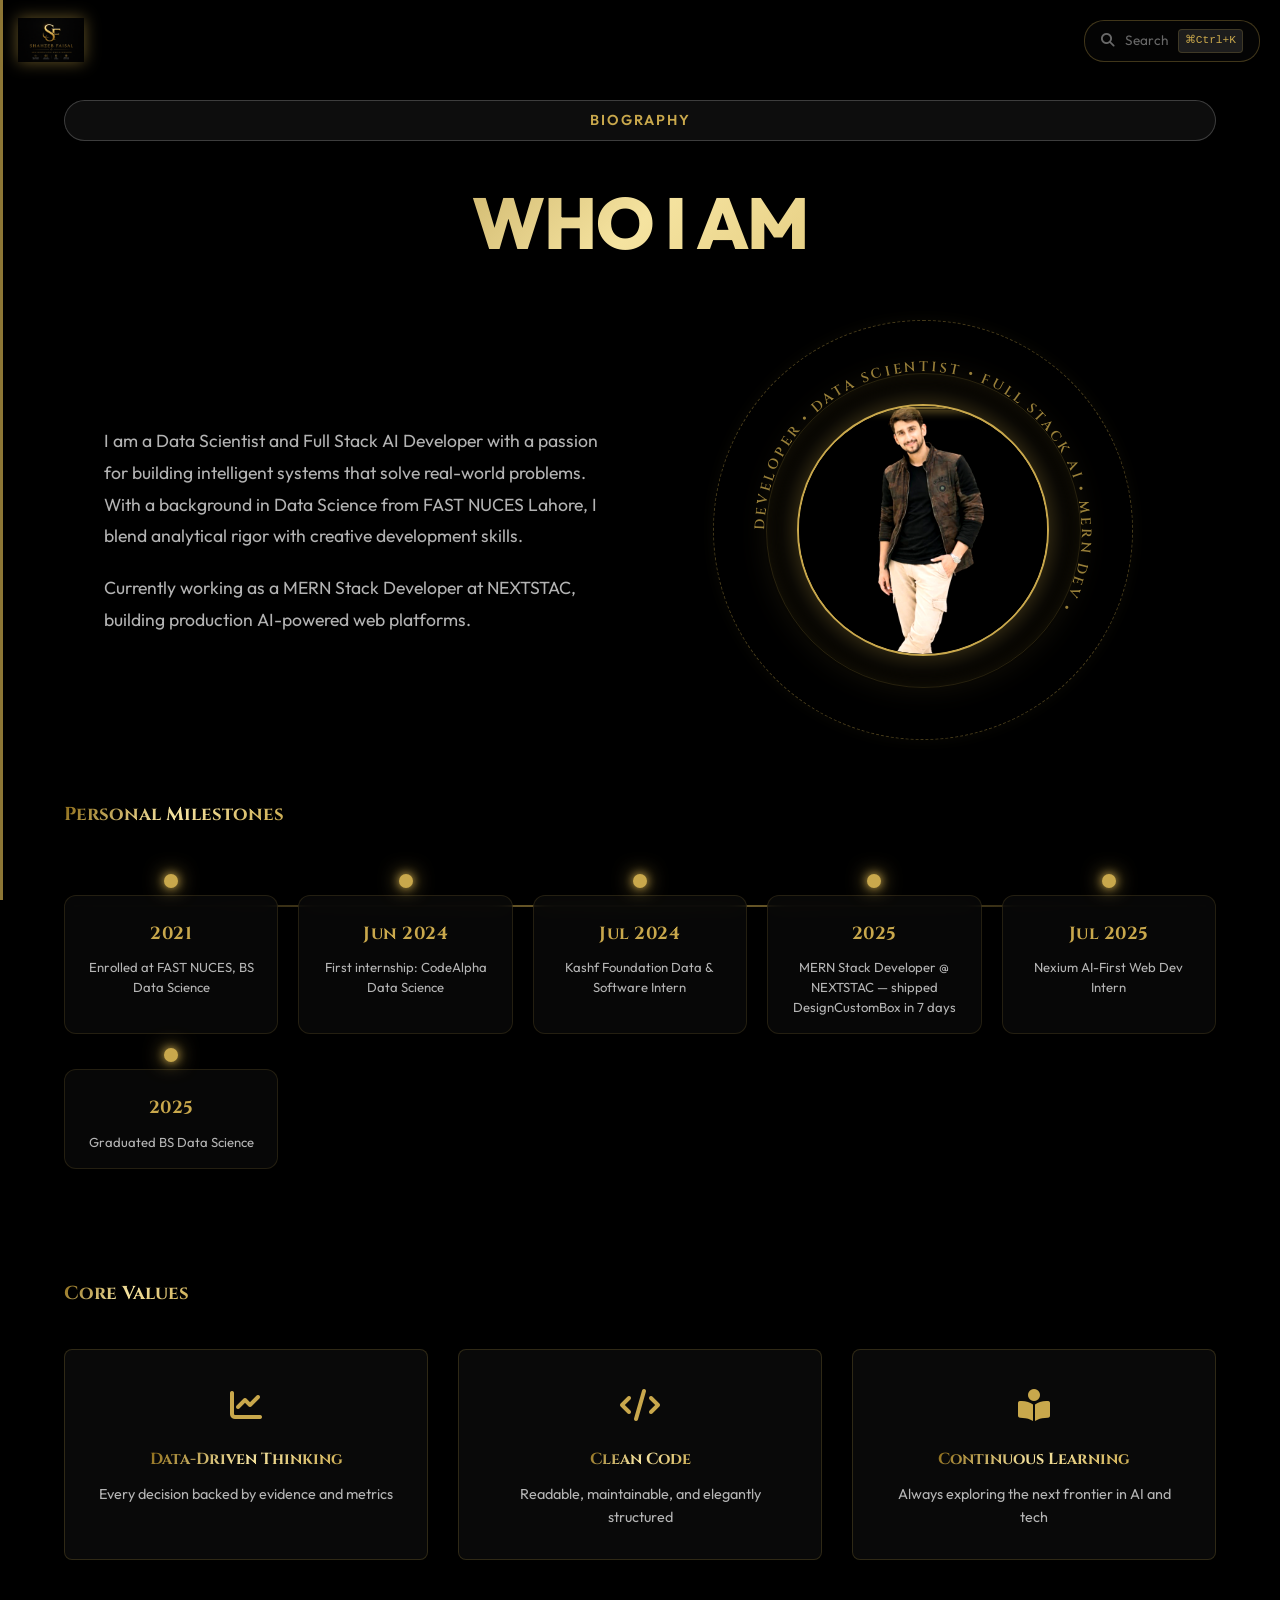
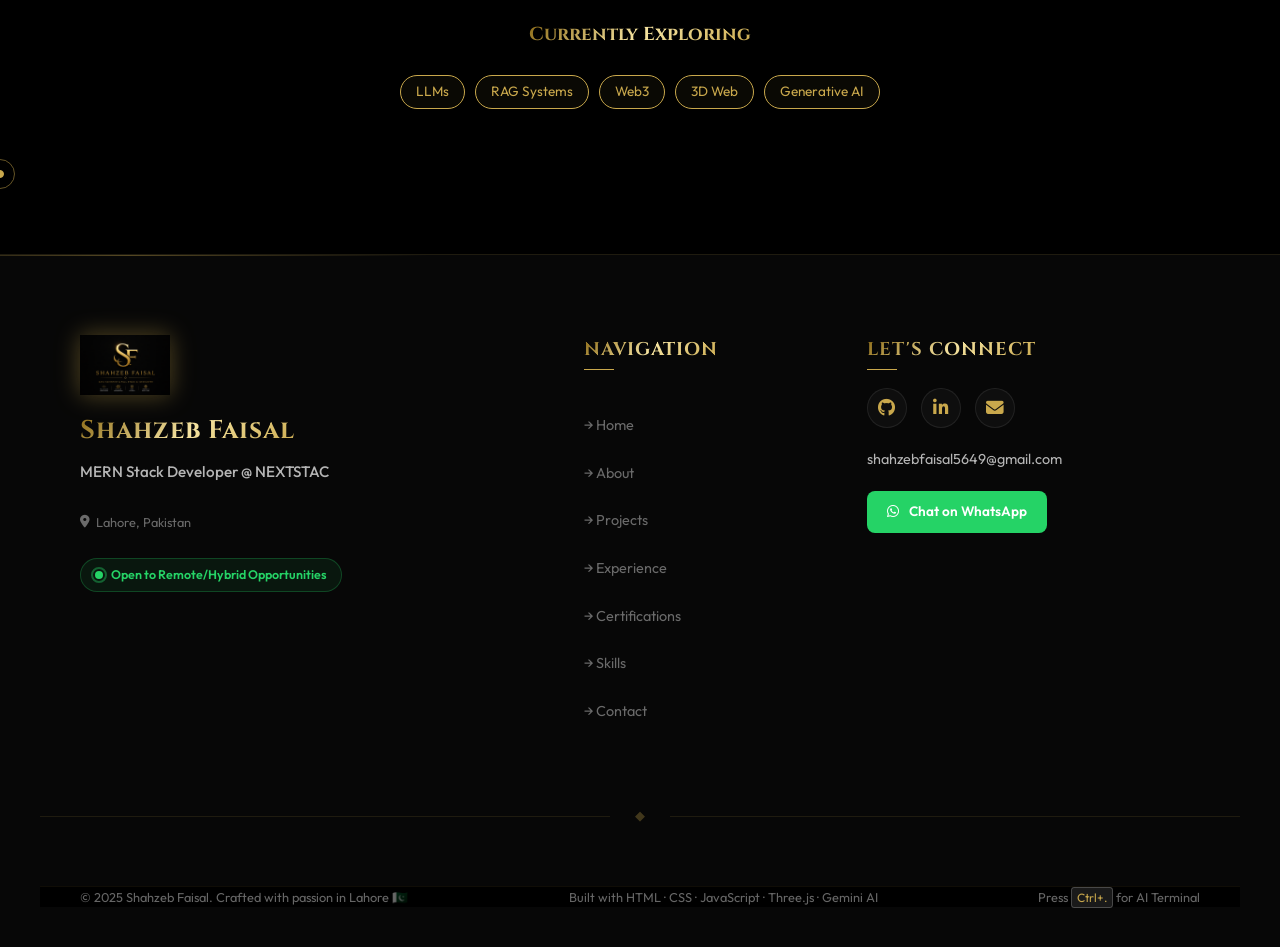
==== commit 53b4ff61: "feat: premium layout styling upgrades for footer, certifications, skill category cards, and contact " ====
--- a/about.html
+++ b/about.html
@@ -31,65 +31,98 @@
             }
         }
         .milestone-timeline {
-            display: flex;
-            justify-content: space-between;
-            margin: 40px 0;
+            display: grid;
+            grid-template-columns: repeat(auto-fit, minmax(180px, 1fr));
+            gap: 20px;
+            margin: 50px 0;
             position: relative;
         }
         .milestone-timeline::before {
             content: '';
             position: absolute;
-            top: 15px;
-            left: 0;
-            right: 0;
+            top: 25px;
+            left: 10px;
+            right: 10px;
             height: 2px;
-            background: rgba(201,168,76,0.2);
+            background: linear-gradient(90deg, rgba(201,168,76,0.1), rgba(201,168,76,0.6) 50%, rgba(201,168,76,0.1));
             z-index: 1;
         }
         .milestone {
             position: relative;
             z-index: 2;
             text-align: center;
-            flex: 1;
+            background: rgba(10, 10, 10, 0.7);
+            border: 1px solid rgba(201, 168, 76, 0.15);
+            border-radius: 12px;
+            padding: 24px 16px 16px;
+            backdrop-filter: blur(10px);
+            transition: all 0.4s cubic-bezier(0.165, 0.84, 0.44, 1);
+            display: flex;
+            flex-direction: column;
+            align-items: center;
+            margin-top: 15px;
+        }
+        .milestone:hover {
+            transform: translateY(-8px);
+            border-color: rgba(201, 168, 76, 0.4);
+            box-shadow: 0 10px 25px rgba(201, 168, 76, 0.1);
         }
         .milestone-dot {
-            width: 12px;
-            height: 12px;
+            width: 14px;
+            height: 14px;
             background: var(--gold-primary);
             border-radius: 50%;
-            margin: 10px auto;
-            box-shadow: 0 0 10px var(--gold-primary);
+            position: absolute;
+            top: -22px;
+            left: 50%;
+            transform: translateX(-50%);
+            box-shadow: 0 0 10px var(--gold-primary), 0 0 20px var(--gold-primary);
+            transition: transform 0.3s ease;
+        }
+        .milestone:hover .milestone-dot {
+            transform: translateX(-50%) scale(1.3);
         }
         .milestone-year {
             font-family: 'Cinzel', serif;
             color: var(--gold-primary);
-            font-weight: bold;
+            font-weight: 700;
+            font-size: 1.1rem;
+            margin-bottom: 10px;
+            letter-spacing: 0.5px;
         }
         .milestone-desc {
-            font-size: 0.8rem;
+            font-size: 0.82rem;
             color: var(--text-secondary);
+            line-height: 1.5;
         }
         @media (max-width: 768px) {
             .milestone-timeline {
+                display: flex;
                 flex-direction: column;
-                gap: 20px;
-                align-items: flex-start;
-                padding-left: 20px;
+                gap: 25px;
+                padding-left: 24px;
             }
             .milestone-timeline::before {
                 width: 2px;
-                height: 100%;
-                left: 25px;
-                top: 0;
+                height: calc(100% - 40px);
+                left: 10px;
+                top: 20px;
+                right: auto;
+                background: linear-gradient(180deg, rgba(201,168,76,0.1), rgba(201,168,76,0.6) 50%, rgba(201,168,76,0.1));
             }
             .milestone {
-                display: flex;
-                align-items: center;
-                gap: 15px;
+                align-items: flex-start;
                 text-align: left;
+                padding: 20px;
+                margin-top: 0;
             }
             .milestone-dot {
-                margin: 0;
+                top: 50%;
+                left: -20px;
+                transform: translate(-50%, -50%);
+            }
+            .milestone:hover .milestone-dot {
+                transform: translate(-50%, -50%) scale(1.3);
             }
         }
         .values-grid {
@@ -153,14 +186,30 @@
                         I am a Data Scientist and Full Stack AI Developer with a passion for building intelligent systems that solve real-world problems. With a background in Data Science from FAST NUCES Lahore, I blend analytical rigor with creative development skills.
                     </p>
                     <p style="font-size: 1.1rem; line-height: 1.8; color: var(--text-secondary); margin-top: 20px;">
-                        Currently working as a Research Assistant, I explore the frontiers of LLM-based conversational chatbots. My goal is to create seamless, intuitive, and highly functional applications that leverage the power of artificial intelligence.
+                        Currently working as a MERN Stack Developer at NEXTSTAC, building production AI-powered web platforms.
                     </p>
                 </div>
-                <div class="about-image" style="text-align: center;">
-                    <div style="position: relative; display: inline-block;">
-                        <img src="Images/SF_logo.png" alt="Profile" style="width: 250px; height: 250px; border-radius: 50%; border: 2px solid var(--gold-primary); filter: drop-shadow(0 0 15px rgba(201,168,76,0.3));">
-                        <!-- Orbiting ring can be added with CSS or Canvas -->
+                <div class="about-image-col">
+                  <div class="profile-orbit-container">
+                    <div class="orbit-ring-outer"></div>
+                    <svg class="orbit-text-svg" viewBox="0 0 500 500">
+                      <defs>
+                        <path id="orbit-path-about" d="M 250,250 m -210,0 a 210,210 0 1,1 420,0 a 210,210 0 1,1 -420,0"/>
+                      </defs>
+                      <g class="orbit-text-group">
+                        <text>
+                          <textPath href="#orbit-path-about" startOffset="0%">
+                            DEVELOPER • DATA SCIENTIST • FULL STACK AI • MERN DEV • 
+                          </textPath>
+                        </text>
+                      </g>
+                    </svg>
+                    <div class="orbit-ring-inner"></div>
+                    <div class="profile-img-wrap">
+                      <img src="Images/profile-pic.png" alt="Shahzeb Faisal" class="profile-img">
+                      <div class="scan-line"></div>
                     </div>
+                  </div>
                 </div>
             </div>
 
@@ -183,9 +232,9 @@
                     <div class="milestone-desc">Kashf Foundation Data & Software Intern</div>
                 </div>
                 <div class="milestone">
-                    <div class="milestone-year">2024</div>
-                    <div class="milestone-dot"></div>
-                    <div class="milestone-desc">Research Assistant at FAST NUCES</div>
+                    <div class="milestone-year">2025</div>
+                    <div class="milestone-dot"></div>
+                    <div class="milestone-desc">MERN Stack Developer @ NEXTSTAC — shipped DesignCustomBox in 7 days</div>
                 </div>
                 <div class="milestone">
                     <div class="milestone-year">Jul 2025</div>
@@ -237,5 +286,6 @@
     <script src="Scripts/config.js"></script>
     <script src="Scripts/Cursor.js"></script>
     <script src="Scripts/Sidebar.js"></script>
+    <script src="Scripts/HeroAnimations.js"></script>
 </body>
 </html>
--- a/Styles/Main.css
+++ b/Styles/Main.css
@@ -1,4 +1,6 @@
-html { touch-action: pan-x pan-y; }
+html {
+    touch-action: pan-x pan-y;
+}
 
 /* FEATURE 4 - Theme Variables */
 :root {
@@ -20,14 +22,14 @@
     --bg-card: rgba(5, 5, 5, 0.9);
     --border: rgba(201, 168, 76, 0.2);
     --border-color: rgba(201, 168, 76, 0.2);
-    
+
     --bg-primary: var(--black);
     --bg-secondary: var(--black-rich);
     --text-primary: #ffffff;
-    --text-secondary: rgba(255,255,255,0.7);
-    --text-muted: rgba(255,255,255,0.4);
+    --text-secondary: rgba(255, 255, 255, 0.7);
+    --text-muted: rgba(255, 255, 255, 0.4);
     --card-bg: var(--bg-card);
-    --navbar-bg: rgba(0,0,0,0.9);
+    --navbar-bg: rgba(0, 0, 0, 0.9);
 
     /* Preserving other non-color variables */
     --accent-pink: #ff0055;
@@ -39,7 +41,11 @@
 }
 
 /* ═══════════ TYPOGRAPHY ═══════════ */
-h1, h2, h3, h4, .gold-text {
+h1,
+h2,
+h3,
+h4,
+.gold-text {
     font-family: 'Cinzel', serif;
     background: linear-gradient(135deg, #8B6914, #F5E3A0, #C9A84C);
     -webkit-background-clip: text;
@@ -141,7 +147,7 @@
     position: fixed;
     left: 40px;
     bottom: 0;
-    z-index: 1000;
+    z-index: 99;
     display: flex;
     flex-direction: column;
     align-items: center;
@@ -336,37 +342,38 @@
 }
 
 /* ═══════════════════════════════════════════════════════════
-   TERMINAL STYLES - MOBILE OPTIMIZED WITH NO GRADIENT
+   TERMINAL STYLES - ULTRA PREMIUM CYBERPUNK GOLD EDITION
    ═══════════════════════════════════════════════════════════ */
 #terminal {
     position: fixed;
     inset: 0;
-    background: rgba(0, 0, 0, 0.9);
-    backdrop-filter: blur(10px);
+    background: rgba(0, 0, 0, 0.92);
+    backdrop-filter: blur(20px);
     z-index: 10000;
     display: flex;
     align-items: center;
     justify-content: center;
     padding: 20px;
-    transition: var(--transition);
+    transition: all 0.4s cubic-bezier(0.165, 0.84, 0.44, 1);
 }
 
 #terminal.terminal-hidden {
     opacity: 0;
     visibility: hidden;
     pointer-events: none;
+    transform: scale(1.02);
 }
 
 .terminal-window {
     width: 100%;
-    max-width: 650px;
-    /* MOBILE FIX: Solid background, NO gradient */
-    background: rgba(10, 10, 15, 0.95);
-    border-radius: var(--radius-lg);
+    max-width: 750px;
+    background: rgba(5, 5, 5, 0.98);
+    border: 1px solid rgba(201, 168, 76, 0.25);
+    border-radius: 16px;
     overflow: hidden;
-    box-shadow: 0 30px 80px rgba(99, 102, 241, 0.2);
-    transform: scale(0.95);
-    transition: transform 0.3s;
+    box-shadow: 0 25px 60px rgba(0, 0, 0, 0.8), 0 0 40px rgba(201, 168, 76, 0.1);
+    transform: scale(0.97);
+    transition: all 0.4s cubic-bezier(0.165, 0.84, 0.44, 1);
 }
 
 /* MOBILE FIX: Terminal sizing for mobile */
@@ -377,6 +384,7 @@
         height: 85vh;
         max-height: 85vh;
         border-radius: 0;
+        border: none;
     }
 
     .terminal-window.maximized {
@@ -390,11 +398,12 @@
 }
 
 .terminal-header {
-    background: #16162a;
-    padding: 12px 16px;
-    display: flex;
-    align-items: center;
-    gap: 12px;
+    background: rgba(10, 10, 10, 0.98);
+    border-bottom: 1px solid rgba(201, 168, 76, 0.15);
+    padding: 14px 20px;
+    display: flex;
+    align-items: center;
+    gap: 15px;
 }
 
 .terminal-dots {
@@ -407,26 +416,23 @@
     height: 12px;
     border-radius: 50%;
     cursor: pointer;
-}
-
-.dot.red {
-    background: #ff5f57;
-}
-
-.dot.yellow {
-    background: #febc2e;
-}
-
-.dot.green {
-    background: #28c840;
-}
+    transition: transform 0.2s ease;
+}
+
+.dot:hover {
+    transform: scale(1.15);
+}
+
+.dot.red { background: #ff5f57; }
+.dot.yellow { background: #febc2e; }
+.dot.green { background: #28c840; }
 
 .terminal-title {
     flex: 1;
     text-align: center;
-    font-family: var(--font-mono);
+    font-family: 'JetBrains Mono', monospace;
     font-size: 0.8rem;
-    color: var(--text-muted);
+    color: var(--text-secondary);
     display: flex;
     align-items: center;
     justify-content: center;
@@ -434,23 +440,15 @@
 }
 
 .terminal-title i {
-    color: var(--primary);
+    color: var(--gold-primary);
     animation: robotBounce 2s ease-in-out infinite;
 }
 
 @keyframes robotBounce {
-
-    0%,
-    100% {
-        transform: translateY(0);
-    }
-
-    50% {
-        transform: translateY(-3px);
-    }
-}
-
-/* MOBILE FIX: Terminal action buttons */
+    0%, 100% { transform: translateY(0); }
+    50% { transform: translateY(-3px); }
+}
+
 .terminal-actions {
     display: flex;
     gap: 8px;
@@ -462,18 +460,18 @@
     display: flex;
     align-items: center;
     justify-content: center;
-    background: rgba(255, 255, 255, 0.05);
-    border: 1px solid rgba(255, 255, 255, 0.1);
+    background: rgba(255, 255, 255, 0.03);
+    border: 1px solid rgba(255, 255, 255, 0.08);
     border-radius: 6px;
     color: var(--text-muted);
     cursor: pointer;
-    transition: all 0.2s ease;
+    transition: all 0.3s ease;
 }
 
 .terminal-actions button:hover {
-    background: rgba(99, 102, 241, 0.2);
-    border-color: var(--primary);
-    color: var(--primary);
+    background: rgba(201, 168, 76, 0.15);
+    border-color: var(--gold-primary);
+    color: var(--gold-primary);
 }
 
 /* MOBILE FIX: Touch-optimized buttons */
@@ -486,62 +484,66 @@
 }
 
 .terminal-body {
-    padding: 20px;
-    min-height: 300px;
-    max-height: 60vh;
+    padding: 24px;
+    min-height: 350px;
+    max-height: 55vh;
     overflow-y: auto;
-    font-family: var(--font-mono);
+    font-family: 'JetBrains Mono', monospace;
     font-size: 0.85rem;
+    background: rgba(5, 5, 5, 0.98);
 }
 
 @media (max-width: 768px) {
     .terminal-body {
         max-height: calc(85vh - 120px);
-        padding: 15px;
-    }
-
+        padding: 18px;
+    }
     .terminal-window.maximized .terminal-body {
         max-height: calc(95vh - 120px);
     }
 }
 
 #terminal-output {
+    margin-bottom: 20px;
+}
+
+.ascii-art {
+    color: var(--gold-primary);
+    font-size: 0.6rem;
+    line-height: 1.25;
     margin-bottom: 16px;
-}
-
-.ascii-art {
-    color: var(--primary);
-    font-size: 0.55rem;
-    line-height: 1.2;
-    margin-bottom: 12px;
+    opacity: 0.9;
 }
 
 .welcome-msg {
-    color: var(--accent);
-    margin-bottom: 8px;
+    color: var(--gold-primary);
+    margin-bottom: 10px;
 }
 
 .welcome-msg .hl {
-    color: var(--accent-pink);
-    background: rgba(236, 72, 153, 0.2);
-    padding: 2px 6px;
+    color: var(--black-rich);
+    background: var(--gold-primary);
+    padding: 2px 8px;
     border-radius: 4px;
+    font-weight: 600;
 }
 
 /* MOBILE FIX: Welcome box without gradient subtitle */
 .welcome-box {
-    background: rgba(30, 30, 30, 0.4);
-    border: 1px solid rgba(99, 102, 241, 0.2);
+    background: rgba(201, 168, 76, 0.03);
+    border: 1px solid rgba(201, 168, 76, 0.15);
     border-radius: 12px;
-    padding: 18px;
-    margin-bottom: 15px;
+    padding: 20px;
+    margin-bottom: 20px;
 }
 
 .welcome-title {
-    font-size: 1.1rem;
+    font-size: 1rem;
     font-weight: 600;
-    color: var(--text);
-    margin-bottom: 12px;
+    color: var(--white);
+    margin-bottom: 14px;
+    font-family: 'Outfit', sans-serif;
+    letter-spacing: 0.5px;
 }
 
 /* MOBILE FIX: Removed welcome-subtitle - no "Powered by Gemini" */
@@ -556,36 +558,36 @@
 }
 
 .suggestion {
-    padding: 8px 14px;
-    background: rgba(99, 102, 241, 0.15);
-    border: 1px solid rgba(99, 102, 241, 0.3);
+    padding: 6px 14px;
+    background: rgba(201, 168, 76, 0.06);
+    border: 1px solid rgba(201, 168, 76, 0.2);
     border-radius: 20px;
-    font-size: 0.8rem;
+    font-size: 0.75rem;
     color: var(--text-secondary);
     cursor: pointer;
-    transition: all 0.3s ease;
-    -webkit-tap-highlight-color: transparent;
+    transition: all 0.3s cubic-bezier(0.165, 0.84, 0.44, 1);
+    font-family: 'Outfit', sans-serif;
 }
 
 .suggestion:hover {
-    background: rgba(99, 102, 241, 0.3);
-    border-color: var(--primary);
-    color: var(--text);
+    background: rgba(201, 168, 76, 0.18);
+    border-color: var(--gold-primary);
+    color: var(--white);
     transform: translateY(-2px);
-    box-shadow: 0 5px 20px rgba(99, 102, 241, 0.3);
+    box-shadow: 0 4px 12px rgba(201, 168, 76, 0.15);
 }
 
 .terminal-input-line {
     display: flex;
     align-items: center;
-    gap: 10px;
-    padding: 15px 18px;
-    background: rgba(0, 0, 0, 0.3);
-    border-top: 1px solid rgba(99, 102, 241, 0.15);
+    gap: 12px;
+    padding: 16px 24px;
+    background: rgba(8, 8, 8, 0.98);
+    border-top: 1px solid rgba(201, 168, 76, 0.15);
 }
 
 .prompt {
-    color: var(--success);
+    color: var(--gold-primary);
     font-weight: 600;
 }
 
@@ -594,10 +596,10 @@
     background: transparent;
     border: none;
     outline: none;
-    color: var(--text);
-    font-family: var(--font-mono);
+    color: var(--white);
+    font-family: 'JetBrains Mono', monospace;
     font-size: 0.85rem;
-    caret-color: var(--primary);
+    caret-color: var(--gold-primary);
 }
 
 #term-input::placeholder {
@@ -3421,1470 +3423,1733 @@
     z-index: -1;
     opacity: 0.3;
 }
+
 /* ═══ NEW ADDITIONS ═══ */
 
 /* Feature 1: Boot Terminal */
 .boot-terminal {
-  font-family: 'JetBrains Mono', monospace;
-  font-size: 14px;
-  color: var(--primary);
-  line-height: 2;
-  padding: 40px;
-  max-width: 500px;
-}
+    font-family: 'JetBrains Mono', monospace;
+    font-size: 14px;
+    color: var(--primary);
+    line-height: 2;
+    padding: 40px;
+    max-width: 500px;
+}
+
 #boot-cursor {
-  animation: bootBlink 0.5s step-end infinite;
-}
+    animation: bootBlink 0.5s step-end infinite;
+}
+
 @keyframes bootBlink {
-  0%, 100% { opacity: 1; }
-  50% { opacity: 0; }
+
+    0%,
+    100% {
+        opacity: 1;
+    }
+
+    50% {
+        opacity: 0;
+    }
 }
 
 /* Feature 2: Hero title typing animation */
 .hero-cursor {
-  display: inline-block;
-  width: 3px;
-  height: 1em;
-  background: var(--primary);
-  margin-left: 2px;
-  vertical-align: text-bottom;
-  animation: heroBlink 0.7s step-end infinite;
-}
+    display: inline-block;
+    width: 3px;
+    height: 1em;
+    background: var(--primary);
+    margin-left: 2px;
+    vertical-align: text-bottom;
+    animation: heroBlink 0.7s step-end infinite;
+}
+
 @keyframes heroBlink {
-  0%, 100% { opacity: 1; }
-  50% { opacity: 0; }
+
+    0%,
+    100% {
+        opacity: 1;
+    }
+
+    50% {
+        opacity: 0;
+    }
 }
 
 /* Feature 5: Now Playing Indicator */
 #now-playing {
-  position: fixed;
-  bottom: 24px;
-  left: 24px;
-  z-index: 1000;
-  background: rgba(0,0,0,0.75);
-  border: 1px solid rgba(212,255,51,0.25);
-  border-radius: 20px;
-  padding: 6px 14px;
-  font-family: 'JetBrains Mono', monospace;
-  font-size: 11px;
-  color: var(--primary);
-  display: flex;
-  align-items: center;
-  gap: 8px;
-  pointer-events: none;
-  opacity: 0;
-  transition: opacity 0.3s ease;
-}
+    position: fixed;
+    bottom: 24px;
+    left: 24px;
+    z-index: 1000;
+    background: rgba(0, 0, 0, 0.75);
+    border: 1px solid rgba(212, 255, 51, 0.25);
+    border-radius: 20px;
+    padding: 6px 14px;
+    font-family: 'JetBrains Mono', monospace;
+    font-size: 11px;
+    color: var(--primary);
+    display: flex;
+    align-items: center;
+    gap: 8px;
+    pointer-events: none;
+    opacity: 0;
+    transition: opacity 0.3s ease;
+}
+
 #now-playing.visible {
-  opacity: 1;
-}
+    opacity: 1;
+}
+
 @keyframes musicPulse {
-  0%, 100% { transform: scale(0.9); }
-  50% { transform: scale(1.1); }
-}
+
+    0%,
+    100% {
+        transform: scale(0.9);
+    }
+
+    50% {
+        transform: scale(1.1);
+    }
+}
+
 #music-pulse-icon {
-  animation: musicPulse 1.5s ease-in-out infinite;
+    animation: musicPulse 1.5s ease-in-out infinite;
 }
 
 /* ═══ PART 3 ADDITIONS ═══ */
 
 /* Refinement 4: Live badges on project cards */
 .badge-live {
-  background: var(--primary);
-  color: #000;
-  font-family: 'JetBrains Mono', monospace;
-  font-size: 10px;
-  font-weight: 700;
-  padding: 2px 8px;
-  border-radius: 4px;
-  letter-spacing: 0.05em;
-  position: absolute;
-  top: 12px;
-  right: 12px;
-  z-index: 3;
+    background: var(--primary);
+    color: #000;
+    font-family: 'JetBrains Mono', monospace;
+    font-size: 10px;
+    font-weight: 700;
+    padding: 2px 8px;
+    border-radius: 4px;
+    letter-spacing: 0.05em;
+    position: absolute;
+    top: 12px;
+    right: 12px;
+    z-index: 3;
 }
 
 /* Refinement: project-link styling */
 .project-link {
-  text-decoration: none;
-  font-size: 0.9rem;
-  font-weight: 500;
-  display: inline-flex;
-  align-items: center;
-  gap: 8px;
-  color: var(--text-secondary);
-  transition: color 0.2s ease;
-}
+    text-decoration: none;
+    font-size: 0.9rem;
+    font-weight: 500;
+    display: inline-flex;
+    align-items: center;
+    gap: 8px;
+    color: var(--text-secondary);
+    transition: color 0.2s ease;
+}
+
 .project-link:hover {
-  color: var(--primary);
-}
+    color: var(--primary);
+}
+
 .project-link:not([href*="github.com"]) {
-  color: var(--primary);
+    color: var(--primary);
 }
 
 /* ═══ PART 5 ADDITIONS ═══ */
 
 /* Block 10: Project Search Bar */
 .project-search-wrapper {
-  display: flex;
-  align-items: center;
-  gap: 16px;
-  margin-bottom: 24px;
-  flex-wrap: wrap;
-}
+    display: flex;
+    align-items: center;
+    gap: 16px;
+    margin-bottom: 24px;
+    flex-wrap: wrap;
+}
+
 .project-search-box {
-  position: relative;
-  flex: 1;
-  min-width: 240px;
-  max-width: 440px;
-}
+    position: relative;
+    flex: 1;
+    min-width: 240px;
+    max-width: 440px;
+}
+
 .project-search-box .fa-search {
-  position: absolute;
-  left: 14px; top: 50%;
-  transform: translateY(-50%);
-  color: rgba(255,255,255,0.3);
-  font-size: 13px;
-  pointer-events: none;
-}
+    position: absolute;
+    left: 14px;
+    top: 50%;
+    transform: translateY(-50%);
+    color: rgba(255, 255, 255, 0.3);
+    font-size: 13px;
+    pointer-events: none;
+}
+
 #project-search {
-  width: 100%;
-  padding: 11px 40px 11px 38px;
-  background: rgba(30,30,30,0.6);
-  border: 1px solid rgba(255,255,255,0.08);
-  border-radius: 10px;
-  color: #fff;
-  font-family: 'Outfit', sans-serif;
-  font-size: 13px;
-  outline: none;
-  transition: border-color 0.2s;
-  box-sizing: border-box;
-}
-#project-search:focus { border-color: rgba(212,255,51,0.3); }
-#project-search::placeholder { color: rgba(255,255,255,0.25); }
+    width: 100%;
+    padding: 11px 40px 11px 38px;
+    background: rgba(30, 30, 30, 0.6);
+    border: 1px solid rgba(255, 255, 255, 0.08);
+    border-radius: 10px;
+    color: #fff;
+    font-family: 'Outfit', sans-serif;
+    font-size: 13px;
+    outline: none;
+    transition: border-color 0.2s;
+    box-sizing: border-box;
+}
+
+#project-search:focus {
+    border-color: rgba(212, 255, 51, 0.3);
+}
+
+#project-search::placeholder {
+    color: rgba(255, 255, 255, 0.25);
+}
+
 #project-search-clear {
-  position: absolute;
-  right: 12px; top: 50%;
-  transform: translateY(-50%);
-  background: none;
-  border: none;
-  color: rgba(255,255,255,0.3);
-  cursor: pointer;
-  padding: 4px;
-  font-size: 12px;
-  line-height: 1;
-  display: none;
-}
-#project-search-clear:hover { color: var(--primary); }
+    position: absolute;
+    right: 12px;
+    top: 50%;
+    transform: translateY(-50%);
+    background: none;
+    border: none;
+    color: rgba(255, 255, 255, 0.3);
+    cursor: pointer;
+    padding: 4px;
+    font-size: 12px;
+    line-height: 1;
+    display: none;
+}
+
+#project-search-clear:hover {
+    color: var(--primary);
+}
+
 #project-search-count {
-  font-size: 12px;
-  font-family: 'JetBrains Mono', monospace;
-  color: rgba(255,255,255,0.3);
-  white-space: nowrap;
-}
+    font-size: 12px;
+    font-family: 'JetBrains Mono', monospace;
+    color: rgba(255, 255, 255, 0.3);
+    white-space: nowrap;
+}
+
 .project-card.search-hidden {
-  opacity: 0.15;
-  pointer-events: none;
-  transform: scale(0.97);
-  transition: opacity 0.25s, transform 0.25s;
+    opacity: 0.15;
+    pointer-events: none;
+    transform: scale(0.97);
+    transition: opacity 0.25s, transform 0.25s;
 }
 
 /* Block 11: Copy Email Button */
 .copy-email-wrapper {
-  display: inline-flex;
-  align-items: center;
-  gap: 10px;
-}
+    display: inline-flex;
+    align-items: center;
+    gap: 10px;
+}
+
 #copy-email-btn {
-  background: none;
-  border: 1px solid rgba(212,255,51,0.2);
-  border-radius: 6px;
-  color: rgba(255,255,255,0.4);
-  cursor: pointer;
-  padding: 5px 8px;
-  font-size: 13px;
-  transition: color 0.2s, border-color 0.2s, background 0.2s;
-  line-height: 1;
-}
+    background: none;
+    border: 1px solid rgba(212, 255, 51, 0.2);
+    border-radius: 6px;
+    color: rgba(255, 255, 255, 0.4);
+    cursor: pointer;
+    padding: 5px 8px;
+    font-size: 13px;
+    transition: color 0.2s, border-color 0.2s, background 0.2s;
+    line-height: 1;
+}
+
 #copy-email-btn:hover {
-  color: var(--primary);
-  border-color: rgba(212,255,51,0.4);
-  background: rgba(212,255,51,0.05);
-}
+    color: var(--primary);
+    border-color: rgba(212, 255, 51, 0.4);
+    background: rgba(212, 255, 51, 0.05);
+}
+
 #copy-email-btn.copied {
-  color: #10b981;
-  border-color: rgba(16,185,129,0.4);
-  background: rgba(16,185,129,0.05);
+    color: #10b981;
+    border-color: rgba(16, 185, 129, 0.4);
+    background: rgba(16, 185, 129, 0.05);
 }
 
 /* Block 12: Live GitHub Stats Bar */
 #github-stats-bar {
-  display: flex;
-  align-items: center;
-  justify-content: center;
-  padding: 16px 32px;
-  background: rgba(15,15,15,0.8);
-  border-top: 1px solid rgba(255,255,255,0.04);
-  border-bottom: 1px solid rgba(255,255,255,0.04);
-  flex-wrap: wrap;
-  gap: 0;
-}
+    display: flex;
+    align-items: center;
+    justify-content: center;
+    padding: 16px 32px;
+    background: rgba(15, 15, 15, 0.8);
+    border-top: 1px solid rgba(255, 255, 255, 0.04);
+    border-bottom: 1px solid rgba(255, 255, 255, 0.04);
+    flex-wrap: wrap;
+    gap: 0;
+}
+
 .github-stat {
-  display: flex;
-  align-items: center;
-  gap: 10px;
-  padding: 8px 32px;
-}
-.github-stat i { color: var(--primary); font-size: 14px; }
+    display: flex;
+    align-items: center;
+    gap: 10px;
+    padding: 8px 32px;
+}
+
+.github-stat i {
+    color: var(--primary);
+    font-size: 14px;
+}
+
 .gstat-value {
-  font-family: 'JetBrains Mono', monospace;
-  font-size: 18px;
-  font-weight: 700;
-  color: #fff;
-  min-width: 30px;
-}
+    font-family: 'JetBrains Mono', monospace;
+    font-size: 18px;
+    font-weight: 700;
+    color: #fff;
+    min-width: 30px;
+}
+
 .gstat-label {
-  font-size: 12px;
-  color: rgba(255,255,255,0.35);
-  font-family: 'Outfit', sans-serif;
-}
+    font-size: 12px;
+    color: rgba(255, 255, 255, 0.35);
+    font-family: 'Outfit', sans-serif;
+}
+
 .github-stat-divider {
-  width: 1px; height: 32px;
-  background: rgba(255,255,255,0.07);
-  flex-shrink: 0;
-}
+    width: 1px;
+    height: 32px;
+    background: rgba(255, 255, 255, 0.07);
+    flex-shrink: 0;
+}
+
 @media (max-width: 600px) {
-  .github-stat { padding: 6px 16px; }
-  .github-stat-divider { display: none; }
+    .github-stat {
+        padding: 6px 16px;
+    }
+
+    .github-stat-divider {
+        display: none;
+    }
 }
 
 /* Block 13: Tech Stack Donut Chart */
 .stack-chart-container {
-  margin-top: 24px;
-  padding: 32px;
-  background: rgba(30,30,30,0.4);
-  border: 1px solid rgba(255,255,255,0.06);
-  border-radius: 16px;
-}
+    margin-top: 24px;
+    padding: 32px;
+    background: rgba(30, 30, 30, 0.4);
+    border: 1px solid rgba(255, 255, 255, 0.06);
+    border-radius: 16px;
+}
+
 .stack-chart-inner {
-  display: flex;
-  align-items: center;
-  gap: 40px;
-  flex-wrap: wrap;
-  justify-content: center;
-}
-#stack-donut { flex-shrink: 0; }
+    display: flex;
+    align-items: center;
+    gap: 40px;
+    flex-wrap: wrap;
+    justify-content: center;
+}
+
+#stack-donut {
+    flex-shrink: 0;
+}
+
 .stack-legend {
-  display: flex;
-  flex-direction: column;
-  gap: 12px;
-}
+    display: flex;
+    flex-direction: column;
+    gap: 12px;
+}
+
 .legend-item {
-  display: flex;
-  align-items: center;
-  gap: 10px;
-  font-size: 13px;
-  color: rgba(255,255,255,0.7);
-  font-family: 'Outfit', sans-serif;
-}
+    display: flex;
+    align-items: center;
+    gap: 10px;
+    font-size: 13px;
+    color: rgba(255, 255, 255, 0.7);
+    font-family: 'Outfit', sans-serif;
+}
+
 .legend-item span {
-  width: 10px; height: 10px;
-  border-radius: 50%;
-  display: inline-block;
-  flex-shrink: 0;
+    width: 10px;
+    height: 10px;
+    border-radius: 50%;
+    display: inline-block;
+    flex-shrink: 0;
 }
 
 /* Block 14: Project Timeline Toggle View */
 .projects-view-toggle {
-  display: flex;
-  gap: 8px;
-  margin-bottom: 20px;
-}
+    display: flex;
+    gap: 8px;
+    margin-bottom: 20px;
+}
+
 .view-toggle-btn {
-  padding: 8px 18px;
-  border-radius: 8px;
-  border: 1px solid rgba(255,255,255,0.1);
-  background: transparent;
-  color: rgba(255,255,255,0.4);
-  font-family: 'JetBrains Mono', monospace;
-  font-size: 12px;
-  cursor: pointer;
-  transition: all 0.2s;
-  display: flex;
-  align-items: center;
-  gap: 8px;
-}
+    padding: 8px 18px;
+    border-radius: 8px;
+    border: 1px solid rgba(255, 255, 255, 0.1);
+    background: transparent;
+    color: rgba(255, 255, 255, 0.4);
+    font-family: 'JetBrains Mono', monospace;
+    font-size: 12px;
+    cursor: pointer;
+    transition: all 0.2s;
+    display: flex;
+    align-items: center;
+    gap: 8px;
+}
+
 .view-toggle-btn.active {
-  background: rgba(212,255,51,0.1);
-  border-color: rgba(212,255,51,0.3);
-  color: var(--primary);
-}
+    background: rgba(212, 255, 51, 0.1);
+    border-color: rgba(212, 255, 51, 0.3);
+    color: var(--primary);
+}
+
 .view-toggle-btn:hover:not(.active) {
-  border-color: rgba(255,255,255,0.2);
-  color: rgba(255,255,255,0.7);
-}
+    border-color: rgba(255, 255, 255, 0.2);
+    color: rgba(255, 255, 255, 0.7);
+}
+
 #projects-grid.timeline-view {
-  display: block !important;
-  position: relative;
-  padding-left: 32px;
-}
+    display: block !important;
+    position: relative;
+    padding-left: 32px;
+}
+
 #projects-grid.timeline-view::before {
-  content: '';
-  position: absolute;
-  left: 0; top: 0; bottom: 0;
-  width: 2px;
-  background: rgba(212,255,51,0.15);
-}
+    content: '';
+    position: absolute;
+    left: 0;
+    top: 0;
+    bottom: 0;
+    width: 2px;
+    background: rgba(212, 255, 51, 0.15);
+}
+
 #projects-grid.timeline-view .project-card {
-  position: relative;
-  margin-bottom: 24px;
-  transform: none !important;
-  max-width: 100%;
-}
+    position: relative;
+    margin-bottom: 24px;
+    transform: none !important;
+    max-width: 100%;
+}
+
 #projects-grid.timeline-view .project-card::before {
-  content: '';
-  position: absolute;
-  left: -37px; top: 24px;
-  width: 10px; height: 10px;
-  border-radius: 50%;
-  background: var(--primary);
-  border: 2px solid #0b0b0b;
-  box-shadow: 0 0 0 3px rgba(212,255,51,0.2);
-}
-#projects-grid.timeline-view .project-image { display: none; }
+    content: '';
+    position: absolute;
+    left: -37px;
+    top: 24px;
+    width: 10px;
+    height: 10px;
+    border-radius: 50%;
+    background: var(--primary);
+    border: 2px solid #0b0b0b;
+    box-shadow: 0 0 0 3px rgba(212, 255, 51, 0.2);
+}
+
+#projects-grid.timeline-view .project-image {
+    display: none;
+}
 
 /* Block 16: Performance Score Badge */
 .perf-badge {
-  display: inline-flex;
-  align-items: center;
-  gap: 6px;
-  padding: 4px 12px;
-  border: 1px solid rgba(212,255,51,0.2);
-  border-radius: 20px;
-  font-size: 11px;
-  font-family: 'JetBrains Mono', monospace;
-  color: rgba(255,255,255,0.5);
-  cursor: default;
-  transition: border-color 0.2s, color 0.2s;
-  margin-top: 8px;
-}
-.perf-badge i { color: var(--primary); }
-.perf-badge strong { color: var(--primary); }
+    display: inline-flex;
+    align-items: center;
+    gap: 6px;
+    padding: 4px 12px;
+    border: 1px solid rgba(212, 255, 51, 0.2);
+    border-radius: 20px;
+    font-size: 11px;
+    font-family: 'JetBrains Mono', monospace;
+    color: rgba(255, 255, 255, 0.5);
+    cursor: default;
+    transition: border-color 0.2s, color 0.2s;
+    margin-top: 8px;
+}
+
+.perf-badge i {
+    color: var(--primary);
+}
+
+.perf-badge strong {
+    color: var(--primary);
+}
+
 .perf-badge:hover {
-  border-color: rgba(212,255,51,0.4);
-  color: rgba(255,255,255,0.8);
+    border-color: rgba(212, 255, 51, 0.4);
+    color: rgba(255, 255, 255, 0.8);
 }
 
 
 /* Block 3: Cursor Trail */
 .cursor-trail-particle {
-  position: fixed;
-  width: 4px;
-  height: 4px;
-  border-radius: 50%;
-  background: var(--primary);
-  pointer-events: none;
-  z-index: 999999;
-  transform: translate(-50%, -50%);
+    position: fixed;
+    width: 4px;
+    height: 4px;
+    border-radius: 50%;
+    background: var(--primary);
+    pointer-events: none;
+    z-index: 999999;
+    transform: translate(-50%, -50%);
 }
 
 /* Block 5: Card Flip */
 .project-card {
-  perspective: 1000px;
-}
+    perspective: 1000px;
+}
+
 .project-card-inner {
-  position: relative;
-  width: 100%;
-  height: 100%;
-  transform-style: preserve-3d;
-  transition: transform 0.7s cubic-bezier(0.4, 0, 0.2, 1);
-}
+    position: relative;
+    width: 100%;
+    height: 100%;
+    transform-style: preserve-3d;
+    transition: transform 0.7s cubic-bezier(0.4, 0, 0.2, 1);
+}
+
 .project-card.flipped .project-card-inner {
-  transform: rotateY(180deg);
-}
+    transform: rotateY(180deg);
+}
+
 .project-card-front,
 .project-card-back {
-  position: absolute;
-  inset: 0;
-  backface-visibility: hidden;
-  -webkit-backface-visibility: hidden;
-  border-radius: inherit;
-}
+    position: absolute;
+    inset: 0;
+    backface-visibility: hidden;
+    -webkit-backface-visibility: hidden;
+    border-radius: inherit;
+}
+
 .project-card-back {
-  transform: rotateY(180deg);
-  background: rgba(15,15,15,0.95);
-  border: 1px solid rgba(212,255,51,0.15);
-  border-radius: inherit;
-  padding: 24px;
-  display: flex;
-  flex-direction: column;
-  justify-content: space-between;
-  backdrop-filter: blur(12px);
-}
+    transform: rotateY(180deg);
+    background: rgba(15, 15, 15, 0.95);
+    border: 1px solid rgba(212, 255, 51, 0.15);
+    border-radius: inherit;
+    padding: 24px;
+    display: flex;
+    flex-direction: column;
+    justify-content: space-between;
+    backdrop-filter: blur(12px);
+}
+
 .card-back-title {
-  font-size: 16px;
-  font-weight: 700;
-  color: var(--primary);
-  margin-bottom: 10px;
-  font-family: 'JetBrains Mono', monospace;
-}
+    font-size: 16px;
+    font-weight: 700;
+    color: var(--primary);
+    margin-bottom: 10px;
+    font-family: 'JetBrains Mono', monospace;
+}
+
 .card-back-desc {
-  font-size: 13px;
-  color: rgba(255,255,255,0.75);
-  line-height: 1.7;
-  flex: 1;
-  margin-bottom: 14px;
-}
+    font-size: 13px;
+    color: rgba(255, 255, 255, 0.75);
+    line-height: 1.7;
+    flex: 1;
+    margin-bottom: 14px;
+}
+
 .card-back-tags {
-  display: flex;
-  flex-wrap: wrap;
-  gap: 6px;
-  margin-bottom: 16px;
-}
+    display: flex;
+    flex-wrap: wrap;
+    gap: 6px;
+    margin-bottom: 16px;
+}
+
 .card-back-tags span {
-  font-size: 10px;
-  padding: 3px 8px;
-  border-radius: 4px;
-  background: rgba(212,255,51,0.1);
-  color: var(--primary);
-  font-family: 'JetBrains Mono', monospace;
-}
+    font-size: 10px;
+    padding: 3px 8px;
+    border-radius: 4px;
+    background: rgba(212, 255, 51, 0.1);
+    color: var(--primary);
+    font-family: 'JetBrains Mono', monospace;
+}
+
 .card-back-actions {
-  display: flex;
-  gap: 10px;
-}
+    display: flex;
+    gap: 10px;
+}
+
 .card-back-btn {
-  flex: 1;
-  padding: 8px 12px;
-  border-radius: 8px;
-  font-size: 12px;
-  font-family: 'JetBrains Mono', monospace;
-  cursor: pointer;
-  border: 1px solid rgba(212,255,51,0.3);
-  background: transparent;
-  color: var(--primary);
-  text-align: center;
-  text-decoration: none;
-  display: inline-block;
-  transition: background 0.2s;
-}
-.card-back-btn:hover { background: rgba(212,255,51,0.1); }
+    flex: 1;
+    padding: 8px 12px;
+    border-radius: 8px;
+    font-size: 12px;
+    font-family: 'JetBrains Mono', monospace;
+    cursor: pointer;
+    border: 1px solid rgba(212, 255, 51, 0.3);
+    background: transparent;
+    color: var(--primary);
+    text-align: center;
+    text-decoration: none;
+    display: inline-block;
+    transition: background 0.2s;
+}
+
+.card-back-btn:hover {
+    background: rgba(212, 255, 51, 0.1);
+}
+
 .card-back-btn.primary {
-  background: var(--primary);
-  color: #000;
-  border-color: var(--primary);
-  font-weight: 700;
-}
-.card-back-btn.primary:hover { background: #c4ef23; }
+    background: var(--primary);
+    color: #000;
+    border-color: var(--primary);
+    font-weight: 700;
+}
+
+.card-back-btn.primary:hover {
+    background: #c4ef23;
+}
+
 .card-flip-hint {
-  font-size: 10px;
-  color: rgba(255,255,255,0.25);
-  font-family: 'JetBrains Mono', monospace;
-  text-align: right;
-  margin-top: 6px;
-  padding-right: 4px;
-}
+    font-size: 10px;
+    color: rgba(255, 255, 255, 0.25);
+    font-family: 'JetBrains Mono', monospace;
+    text-align: right;
+    margin-top: 6px;
+    padding-right: 4px;
+}
+
 .card-back-close {
-  position: absolute;
-  top: 12px;
-  right: 12px;
-  background: none;
-  border: none;
-  color: rgba(255,255,255,0.4);
-  cursor: pointer;
-  font-size: 14px;
-  padding: 4px;
-  line-height: 1;
-  z-index: 2;
-}
-.card-back-close:hover { color: var(--primary); }
+    position: absolute;
+    top: 12px;
+    right: 12px;
+    background: none;
+    border: none;
+    color: rgba(255, 255, 255, 0.4);
+    cursor: pointer;
+    font-size: 14px;
+    padding: 4px;
+    line-height: 1;
+    z-index: 2;
+}
+
+.card-back-close:hover {
+    color: var(--primary);
+}
 
 /* Block 7: Animated Skill Bars */
 .skill-bars-container {
-  margin-top: 48px;
-  padding: 32px;
-  background: rgba(30,30,30,0.4);
-  border: 1px solid rgba(255,255,255,0.06);
-  border-radius: 16px;
-}
+    margin-top: 48px;
+    padding: 32px;
+    background: rgba(30, 30, 30, 0.4);
+    border: 1px solid rgba(255, 255, 255, 0.06);
+    border-radius: 16px;
+}
+
 .skill-bars-title {
-  font-size: 14px;
-  font-family: 'JetBrains Mono', monospace;
-  color: rgba(255,255,255,0.4);
-  letter-spacing: 0.1em;
-  text-transform: uppercase;
-  margin-bottom: 28px;
-}
+    font-size: 14px;
+    font-family: 'JetBrains Mono', monospace;
+    color: rgba(255, 255, 255, 0.4);
+    letter-spacing: 0.1em;
+    text-transform: uppercase;
+    margin-bottom: 28px;
+}
+
 .skill-bars-grid {
-  display: flex;
-  flex-direction: column;
-  gap: 18px;
-}
+    display: flex;
+    flex-direction: column;
+    gap: 18px;
+}
+
 .skill-bar-item {
-  display: flex;
-  flex-direction: column;
-  gap: 6px;
-}
+    display: flex;
+    flex-direction: column;
+    gap: 6px;
+}
+
 .skill-bar-header {
-  display: flex;
-  justify-content: space-between;
-  align-items: center;
-}
+    display: flex;
+    justify-content: space-between;
+    align-items: center;
+}
+
 .skill-bar-label {
-  font-size: 13px;
-  color: rgba(255,255,255,0.8);
-  font-family: 'Outfit', sans-serif;
-}
+    font-size: 13px;
+    color: rgba(255, 255, 255, 0.8);
+    font-family: 'Outfit', sans-serif;
+}
+
 .skill-bar-percent {
-  font-size: 12px;
-  font-family: 'JetBrains Mono', monospace;
-  color: var(--primary);
-  opacity: 0;
-  transition: opacity 0.3s;
-}
-.skill-bar-percent.visible { opacity: 1; }
+    font-size: 12px;
+    font-family: 'JetBrains Mono', monospace;
+    color: var(--primary);
+    opacity: 0;
+    transition: opacity 0.3s;
+}
+
+.skill-bar-percent.visible {
+    opacity: 1;
+}
+
 .skill-bar-track {
-  height: 4px;
-  background: rgba(255,255,255,0.07);
-  border-radius: 2px;
-  overflow: hidden;
-}
+    height: 4px;
+    background: rgba(255, 255, 255, 0.07);
+    border-radius: 2px;
+    overflow: hidden;
+}
+
 .skill-bar-fill {
-  height: 100%;
-  width: 0%;
-  background: var(--primary);
-  border-radius: 2px;
-  transition: width 1.2s cubic-bezier(0.4, 0, 0.2, 1);
-  position: relative;
-  overflow: hidden;
-}
+    height: 100%;
+    width: 0%;
+    background: var(--primary);
+    border-radius: 2px;
+    transition: width 1.2s cubic-bezier(0.4, 0, 0.2, 1);
+    position: relative;
+    overflow: hidden;
+}
+
 .skill-bar-fill::after {
-  content: '';
-  position: absolute;
-  top: 0; right: 0;
-  width: 40px; height: 100%;
-  background: linear-gradient(to right, transparent, rgba(255,255,255,0.4));
-  animation: shimmerSweep 1.5s ease-in-out infinite;
-}
+    content: '';
+    position: absolute;
+    top: 0;
+    right: 0;
+    width: 40px;
+    height: 100%;
+    background: linear-gradient(to right, transparent, rgba(255, 255, 255, 0.4));
+    animation: shimmerSweep 1.5s ease-in-out infinite;
+}
+
 @keyframes shimmerSweep {
-  0%   { opacity: 0; transform: translateX(-40px); }
-  50%  { opacity: 1; }
-  100% { opacity: 0; transform: translateX(0px); }
+    0% {
+        opacity: 0;
+        transform: translateX(-40px);
+    }
+
+    50% {
+        opacity: 1;
+    }
+
+    100% {
+        opacity: 0;
+        transform: translateX(0px);
+    }
 }
 
 
 #toast-container {
-  position: fixed;
-  bottom: 80px;
-  left: 50%;
-  transform: translateX(-50%);
-  z-index: 999999;
-  display: flex;
-  flex-direction: column;
-  align-items: center;
-  gap: 8px;
-  pointer-events: none;
-}
+    position: fixed;
+    bottom: 80px;
+    left: 50%;
+    transform: translateX(-50%);
+    z-index: 999999;
+    display: flex;
+    flex-direction: column;
+    align-items: center;
+    gap: 8px;
+    pointer-events: none;
+}
+
 .toast-msg {
-  background: rgba(15,15,15,0.95);
-  border: 1px solid rgba(212,255,51,0.2);
-  color: #fff;
-  font-family: 'JetBrains Mono', monospace;
-  font-size: 12px;
-  padding: 10px 20px;
-  border-radius: 10px;
-  opacity: 0;
-  transform: translateY(10px);
-  transition: opacity 0.25s, transform 0.25s;
-  pointer-events: none;
-  white-space: nowrap;
-}
+    background: rgba(15, 15, 15, 0.95);
+    border: 1px solid rgba(212, 255, 51, 0.2);
+    color: #fff;
+    font-family: 'JetBrains Mono', monospace;
+    font-size: 12px;
+    padding: 10px 20px;
+    border-radius: 10px;
+    opacity: 0;
+    transform: translateY(10px);
+    transition: opacity 0.25s, transform 0.25s;
+    pointer-events: none;
+    white-space: nowrap;
+}
+
 .toast-msg.show {
-  opacity: 1;
-  transform: translateY(0);
+    opacity: 1;
+    transform: translateY(0);
 }
 
 /* Contact Form Styling */
 .contact-form-wrapper {
-  background: rgba(30, 30, 30, 0.4);
-  border: 1px solid rgba(255, 255, 255, 0.06);
-  border-radius: 16px;
-  padding: 32px;
-  backdrop-filter: blur(10px);
-  -webkit-backdrop-filter: blur(10px);
-  box-sizing: border-box;
+    background: rgba(30, 30, 30, 0.4);
+    border: 1px solid rgba(255, 255, 255, 0.06);
+    border-radius: 16px;
+    padding: 32px;
+    backdrop-filter: blur(10px);
+    -webkit-backdrop-filter: blur(10px);
+    box-sizing: border-box;
 }
 
 .contact-form-wrapper h3 {
-  font-size: 20px;
-  color: #fff;
-  margin-bottom: 20px;
-  font-family: 'Outfit', sans-serif;
+    font-size: 20px;
+    color: #fff;
+    margin-bottom: 20px;
+    font-family: 'Outfit', sans-serif;
 }
 
 .form-group {
-  margin-bottom: 20px;
-  display: flex;
-  flex-direction: column;
-  gap: 8px;
+    margin-bottom: 20px;
+    display: flex;
+    flex-direction: column;
+    gap: 8px;
 }
 
 .form-group label {
-  font-size: 11px;
-  color: rgba(255, 255, 255, 0.6);
-  font-family: 'JetBrains Mono', monospace;
-  text-transform: uppercase;
-  letter-spacing: 0.05em;
-  text-align: left;
+    font-size: 11px;
+    color: rgba(255, 255, 255, 0.6);
+    font-family: 'JetBrains Mono', monospace;
+    text-transform: uppercase;
+    letter-spacing: 0.05em;
+    text-align: left;
 }
 
 .form-group input,
 .form-group textarea {
-  width: 100%;
-  background: rgba(15, 15, 15, 0.6);
-  border: 1px solid rgba(255, 255, 255, 0.08);
-  border-radius: 8px;
-  padding: 12px 16px;
-  color: #fff;
-  font-family: 'Outfit', sans-serif;
-  font-size: 14px;
-  outline: none;
-  transition: border-color 0.2s, box-shadow 0.2s;
-  box-sizing: border-box;
+    width: 100%;
+    background: rgba(15, 15, 15, 0.6);
+    border: 1px solid rgba(255, 255, 255, 0.08);
+    border-radius: 8px;
+    padding: 12px 16px;
+    color: #fff;
+    font-family: 'Outfit', sans-serif;
+    font-size: 14px;
+    outline: none;
+    transition: border-color 0.2s, box-shadow 0.2s;
+    box-sizing: border-box;
 }
 
 .form-group input:focus,
 .form-group textarea:focus {
-  border-color: rgba(212, 255, 51, 0.4);
-  box-shadow: 0 0 0 2px rgba(212, 255, 51, 0.05);
+    border-color: rgba(212, 255, 51, 0.4);
+    box-shadow: 0 0 0 2px rgba(212, 255, 51, 0.05);
 }
 
 .form-group textarea {
-  resize: vertical;
-  min-height: 120px;
+    resize: vertical;
+    min-height: 120px;
 }
 
 .btn-submit {
-  width: 100%;
-  padding: 14px;
-  border-radius: 8px;
-  font-family: 'JetBrains Mono', monospace;
-  font-weight: 700;
-  font-size: 14px;
-  cursor: pointer;
-  display: flex;
-  justify-content: center;
-  align-items: center;
-  gap: 10px;
-  transition: transform 0.2s, background 0.2s;
-  background: var(--primary);
-  color: #0b0b0b;
-  border: 1px solid var(--primary);
+    width: 100%;
+    padding: 14px;
+    border-radius: 8px;
+    font-family: 'JetBrains Mono', monospace;
+    font-weight: 700;
+    font-size: 14px;
+    cursor: pointer;
+    display: flex;
+    justify-content: center;
+    align-items: center;
+    gap: 10px;
+    transition: transform 0.2s, background 0.2s;
+    background: var(--primary);
+    color: #0b0b0b;
+    border: 1px solid var(--primary);
 }
 
 .btn-submit:hover {
-  background: #c4ef23;
-  transform: translateY(-2px);
+    background: #c4ef23;
+    transform: translateY(-2px);
 }
 
 .form-status {
-  margin-top: 15px;
-  padding: 10px 16px;
-  border-radius: 8px;
-  font-family: 'JetBrains Mono', monospace;
-  font-size: 13px;
-  display: none;
+    margin-top: 15px;
+    padding: 10px 16px;
+    border-radius: 8px;
+    font-family: 'JetBrains Mono', monospace;
+    font-size: 13px;
+    display: none;
 }
 
 .form-status.success {
-  display: block;
-  background: rgba(16, 185, 129, 0.1);
-  border: 1px solid rgba(16, 185, 129, 0.2);
-  color: #10b981;
+    display: block;
+    background: rgba(16, 185, 129, 0.1);
+    border: 1px solid rgba(16, 185, 129, 0.2);
+    color: #10b981;
 }
 
 .form-status.error {
-  display: block;
-  background: rgba(239, 68, 68, 0.1);
-  border: 1px solid rgba(239, 68, 68, 0.2);
-  color: #ef4444;
+    display: block;
+    background: rgba(239, 68, 68, 0.1);
+    border: 1px solid rgba(239, 68, 68, 0.2);
+    color: #ef4444;
 }
 
 /* Certifications Section Styling */
 .certifications {
-  padding: 100px 0;
-  position: relative;
-  background: #0b0b0b;
+    padding: 100px 0;
+    position: relative;
+    background: #0b0b0b;
 }
 
 .certs-grid {
-  display: grid;
-  grid-template-columns: repeat(auto-fit, minmax(250px, 1fr));
-  gap: 24px;
-  margin-top: 48px;
+    display: grid;
+    grid-template-columns: repeat(auto-fit, minmax(250px, 1fr));
+    gap: 24px;
+    margin-top: 48px;
 }
 
 .cert-card {
-  background: rgba(30, 30, 30, 0.4);
-  border: 1px solid rgba(255, 255, 255, 0.06);
-  border-radius: 16px;
-  overflow: hidden;
-  transition: transform 0.3s cubic-bezier(0.4, 0, 0.2, 1), border-color 0.3s;
-  display: flex;
-  flex-direction: column;
-  position: relative;
+    background: rgba(30, 30, 30, 0.4);
+    border: 1px solid rgba(255, 255, 255, 0.06);
+    border-radius: 16px;
+    overflow: hidden;
+    transition: transform 0.3s cubic-bezier(0.4, 0, 0.2, 1), border-color 0.3s;
+    display: flex;
+    flex-direction: column;
+    position: relative;
 }
 
 .cert-card:hover {
-  transform: translateY(-5px);
-  border-color: rgba(212, 255, 51, 0.3);
+    transform: translateY(-5px);
+    border-color: rgba(201, 168, 76, 0.3);
 }
 
 .cert-thumb {
-  position: relative;
-  height: 180px;
-  background: rgba(20, 20, 20, 0.8);
-  display: flex;
-  justify-content: center;
-  align-items: center;
-  border-bottom: 1px solid rgba(255, 255, 255, 0.04);
-  overflow: hidden;
+    position: relative;
+    height: 180px;
+    background: rgba(20, 20, 20, 0.8);
+    display: flex;
+    justify-content: center;
+    align-items: center;
+    border-bottom: 1px solid rgba(255, 255, 255, 0.04);
+    overflow: hidden;
 }
 
 .cert-thumb img {
-  width: 100%;
-  height: 100%;
-  object-fit: cover;
-  transition: transform 0.3s;
+    width: 100%;
+    height: 100%;
+    object-fit: cover;
+    transition: transform 0.3s;
 }
 
 .cert-card:hover .cert-thumb img {
-  transform: scale(1.05);
+    transform: scale(1.05);
 }
 
 .cert-info {
-  padding: 20px;
-  flex: 1;
-  display: flex;
-  flex-direction: column;
-  justify-content: center;
+    padding: 20px;
+    flex: 1;
+    display: flex;
+    flex-direction: column;
+    justify-content: center;
 }
 
 .cert-info h4 {
-  font-family: 'Outfit', sans-serif;
-  font-size: 16px;
-  font-weight: 600;
-  color: #fff;
-  margin-bottom: 6px;
-  line-height: 1.4;
-  text-align: left;
+    font-family: 'Outfit', sans-serif;
+    font-size: 16px;
+    font-weight: 600;
+    color: #fff;
+    margin-bottom: 6px;
+    line-height: 1.4;
+    text-align: left;
 }
 
 .cert-issuer {
-  font-family: 'JetBrains Mono', monospace;
-  font-size: 11px;
-  color: var(--primary);
-  text-transform: uppercase;
-  letter-spacing: 0.1em;
-  margin-bottom: 4px;
-  text-align: left;
+    font-family: 'JetBrains Mono', monospace;
+    font-size: 11px;
+    color: var(--gold-primary);
+    text-transform: uppercase;
+    letter-spacing: 0.1em;
+    margin-bottom: 4px;
+    text-align: left;
 }
 
 .cert-date {
-  font-family: 'Outfit', sans-serif;
-  font-size: 13px;
-  color: rgba(255, 255, 255, 0.4);
-  text-align: left;
+    font-family: 'Outfit', sans-serif;
+    font-size: 13px;
+    color: rgba(255, 255, 255, 0.4);
+    text-align: left;
 }
 
 .view-cert-btn {
-  position: absolute;
-  top: 12px;
-  right: 12px;
-  width: 36px;
-  height: 36px;
-  border-radius: 50%;
-  background: rgba(15, 15, 15, 0.85);
-  border: 1px solid rgba(255, 255, 255, 0.15);
-  color: #fff;
-  font-size: 14px;
-  cursor: pointer;
-  display: flex;
-  justify-content: center;
-  align-items: center;
-  transition: background 0.2s, border-color 0.2s, color 0.2s, transform 0.2s;
-  z-index: 2;
+    position: absolute;
+    top: 12px;
+    right: 12px;
+    width: 36px;
+    height: 36px;
+    border-radius: 50%;
+    background: rgba(15, 15, 15, 0.85);
+    border: 1px solid rgba(255, 255, 255, 0.15);
+    color: #fff;
+    font-size: 14px;
+    cursor: pointer;
+    display: flex;
+    justify-content: center;
+    align-items: center;
+    transition: background 0.2s, border-color 0.2s, color 0.2s, transform 0.2s;
+    z-index: 2;
 }
 
 .view-cert-btn:hover {
-  background: var(--primary);
-  color: #0b0b0b;
-  border-color: var(--primary);
-  transform: scale(1.1);
+    background: var(--gold-primary);
+    color: #0b0b0b;
+    border-color: var(--gold-primary);
+    transform: scale(1.1);
 }
 
 /* ═══════════ TYPING ANIMATION CURSOR ═══════════ */
 #typed-text {
-  color: var(--primary); /* --primary color */
-  font-weight: 600;
-  border-right: 2px solid var(--primary);
-  padding-right: 4px;
-  animation: typing-blink 0.75s step-end infinite;
+    color: var(--primary);
+    /* --primary color */
+    font-weight: 600;
+    border-right: 2px solid var(--primary);
+    padding-right: 4px;
+    animation: typing-blink 0.75s step-end infinite;
 }
 
 @keyframes typing-blink {
-  from, to { border-color: transparent }
-  50% { border-color: var(--primary); }
+
+    from,
+    to {
+        border-color: transparent
+    }
+
+    50% {
+        border-color: var(--primary);
+    }
 }
 
 /* ═══════════ SKILLS RADAR CHART STYLING ═══════════ */
 .radar-grid {
-  fill: none;
-  stroke: rgba(212, 255, 51, 0.15); /* matching --primary tint */
-}
+    fill: none;
+    stroke: rgba(212, 255, 51, 0.15);
+    /* matching --primary tint */
+}
+
 .radar-area {
-  fill: rgba(212, 255, 51, 0.2);
-  stroke: var(--primary);
-  stroke-width: 2;
-  transition: all 0.3s ease;
-}
+    fill: rgba(212, 255, 51, 0.2);
+    stroke: var(--primary);
+    stroke-width: 2;
+    transition: all 0.3s ease;
+}
+
 .radar-label {
-  fill: #fff;
-  font-size: 11px;
-  font-family: 'Outfit', sans-serif;
-  text-anchor: middle;
-}
+    fill: #fff;
+    font-size: 11px;
+    font-family: 'Outfit', sans-serif;
+    text-anchor: middle;
+}
+
 .radar-axis {
-  stroke: rgba(255, 255, 255, 0.15);
+    stroke: rgba(255, 255, 255, 0.15);
 }
 
 /* ═══════════ COMMAND PALETTE STYLING ═══════════ */
 .palette-overlay {
-  position: fixed;
-  top: 0;
-  left: 0;
-  width: 100%;
-  height: 100%;
-  background: rgba(11, 11, 11, 0.85);
-  backdrop-filter: blur(12px);
-  -webkit-backdrop-filter: blur(12px);
-  z-index: 9999;
-  display: flex;
-  justify-content: center;
-  align-items: flex-start;
-  padding-top: 100px;
-  animation: fadeIn 0.25s cubic-bezier(0.16, 1, 0.3, 1) forwards;
+    position: fixed;
+    top: 0;
+    left: 0;
+    width: 100%;
+    height: 100%;
+    background: rgba(11, 11, 11, 0.85);
+    backdrop-filter: blur(12px);
+    -webkit-backdrop-filter: blur(12px);
+    z-index: 9999;
+    display: flex;
+    justify-content: center;
+    align-items: flex-start;
+    padding-top: 100px;
+    animation: fadeIn 0.25s cubic-bezier(0.16, 1, 0.3, 1) forwards;
 }
 
 .palette-modal {
-  width: 90%;
-  max-width: 600px;
-  background: rgba(20, 20, 20, 0.95);
-  border: 1px solid rgba(255, 255, 255, 0.1);
-  border-radius: 12px;
-  box-shadow: 0 20px 40px rgba(0, 0, 0, 0.5), 0 0 0 1px rgba(212, 255, 51, 0.15);
-  overflow: hidden;
-  animation: slideDown 0.3s cubic-bezier(0.16, 1, 0.3, 1) forwards;
+    width: 90%;
+    max-width: 600px;
+    background: rgba(5, 5, 5, 0.95);
+    border: 1px solid var(--gold-primary);
+    border-radius: 12px;
+    box-shadow: 0 20px 40px rgba(0, 0, 0, 0.8), 0 0 0 1px rgba(201, 168, 76, 0.15);
+    overflow: hidden;
+    animation: slideDown 0.3s cubic-bezier(0.16, 1, 0.3, 1) forwards;
 }
 
 @keyframes slideDown {
-  from {
-    transform: translateY(-20px) scale(0.98);
-    opacity: 0;
-  }
-  to {
-    transform: translateY(0) scale(1);
-    opacity: 1;
-  }
+    from {
+        transform: translateY(-20px) scale(0.98);
+        opacity: 0;
+    }
+
+    to {
+        transform: translateY(0) scale(1);
+        opacity: 1;
+    }
 }
 
 .palette-header {
-  display: flex;
-  align-items: center;
-  padding: 18px 24px;
-  border-bottom: 1px solid rgba(255, 255, 255, 0.08);
+    display: flex;
+    align-items: center;
+    padding: 18px 24px;
+    border-bottom: 1px solid rgba(201, 168, 76, 0.2);
 }
 
 .palette-search-icon {
-  font-size: 18px;
-  color: var(--primary);
-  margin-right: 16px;
+    font-size: 18px;
+    color: var(--gold-primary);
+    margin-right: 16px;
 }
 
 #palette-search {
-  flex: 1;
-  background: transparent;
-  border: none;
-  outline: none;
-  color: #fff;
-  font-size: 16px;
-  font-family: 'Outfit', sans-serif;
+    flex: 1;
+    background: transparent;
+    border: none;
+    outline: none;
+    color: #fff;
+    font-size: 16px;
+    font-family: 'Outfit', sans-serif;
 }
 
 #palette-search::placeholder {
-  color: rgba(255, 255, 255, 0.35);
+    color: rgba(255, 255, 255, 0.35);
 }
 
 .palette-esc-hint {
-  font-family: 'Outfit', sans-serif;
-  font-size: 11px;
-  color: rgba(255, 255, 255, 0.3);
-  background: rgba(255, 255, 255, 0.05);
-  padding: 3px 8px;
-  border-radius: 4px;
-  border: 1px solid rgba(255, 255, 255, 0.1);
+    font-family: 'Outfit', sans-serif;
+    font-size: 11px;
+    color: var(--gold-primary);
+    background: rgba(201, 168, 76, 0.1);
+    padding: 3px 8px;
+    border-radius: 4px;
+    border: 1px solid rgba(201, 168, 76, 0.2);
 }
 
 .palette-results {
-  max-height: 320px;
-  overflow-y: auto;
-  padding: 12px;
+    max-height: 320px;
+    overflow-y: auto;
+    padding: 12px;
 }
 
 .palette-results::-webkit-scrollbar {
-  width: 6px;
+    width: 6px;
 }
 
 .palette-results::-webkit-scrollbar-track {
-  background: transparent;
+    background: transparent;
 }
 
 .palette-results::-webkit-scrollbar-thumb {
-  background: rgba(255, 255, 255, 0.1);
-  border-radius: 3px;
+    background: rgba(201, 168, 76, 0.2);
+    border-radius: 3px;
 }
 
 .palette-item {
-  display: flex;
-  align-items: center;
-  padding: 12px 16px;
-  border-radius: 8px;
-  cursor: pointer;
-  transition: all 0.15s ease;
-  user-select: none;
+    display: flex;
+    align-items: center;
+    padding: 12px 16px;
+    border-radius: 8px;
+    cursor: pointer;
+    transition: all 0.15s ease;
+    user-select: none;
 }
 
 .palette-item i {
-  font-size: 16px;
-  color: rgba(255, 255, 255, 0.5);
-  margin-right: 16px;
-  width: 20px;
-  text-align: center;
+    font-size: 16px;
+    color: rgba(201, 168, 76, 0.5);
+    margin-right: 16px;
+    width: 20px;
+    text-align: center;
 }
 
 .palette-item-info {
-  flex: 1;
-  display: flex;
-  flex-direction: column;
+    flex: 1;
+    display: flex;
+    flex-direction: column;
 }
 
 .palette-item-title {
-  color: rgba(255, 255, 255, 0.85);
-  font-size: 14px;
-  font-weight: 500;
-  font-family: 'Outfit', sans-serif;
+    color: rgba(255, 255, 255, 0.9);
+    font-size: 14px;
+    font-weight: 500;
+    font-family: 'Cinzel', serif;
 }
 
 .palette-item-desc {
-  color: rgba(255, 255, 255, 0.4);
-  font-size: 12px;
-  margin-top: 2px;
-  font-family: 'Outfit', sans-serif;
+    color: rgba(255, 255, 255, 0.5);
+    font-size: 12px;
+    margin-top: 2px;
+    font-family: 'Outfit', sans-serif;
 }
 
 .palette-item-shortcut {
-  font-size: 11px;
-  color: rgba(255, 255, 255, 0.35);
-  background: rgba(255, 255, 255, 0.06);
-  padding: 2px 6px;
-  border-radius: 4px;
-  font-family: monospace;
+    font-size: 11px;
+    color: rgba(201, 168, 76, 0.6);
+    background: rgba(201, 168, 76, 0.08);
+    padding: 2px 6px;
+    border-radius: 4px;
+    font-family: monospace;
 }
 
 /* Hover and active states */
 .palette-item.active {
-  background: rgba(212, 255, 51, 0.1);
-  border-left: 3px solid var(--primary);
+    background: rgba(201, 168, 76, 0.15);
+    border-left: 3px solid var(--gold-primary);
 }
 
 .palette-item.active i {
-  color: var(--primary);
+    color: var(--gold-primary);
 }
 
 .palette-item.active .palette-item-title {
-  color: #fff;
+    color: var(--gold-primary);
 }
 
 .palette-item.active .palette-item-desc {
-  color: rgba(255, 255, 255, 0.6);
+    color: rgba(255, 255, 255, 0.7);
 }
 
 /* ═══════════════════════════════════════════════════════════
    BUG 1 — SKILLS RADAR CHART
    ═══════════════════════════════════════════════════════════ */
 .skills-radar-container {
-  margin-top: 3rem;
-  display: flex;
-  flex-direction: column;
-  align-items: center;
-  gap: 2rem;
+    margin-top: 3rem;
+    display: flex;
+    flex-direction: column;
+    align-items: center;
+    gap: 2rem;
 }
 
 #skills-radar {
-  width: 100%;
-  max-width: 500px;
+    width: 100%;
+    max-width: 500px;
 }
 
 .radar-grid {
-  fill: none;
-  stroke: rgba(203, 255, 0, 0.12);
-  stroke-width: 1;
+    fill: none;
+    stroke: rgba(203, 255, 0, 0.12);
+    stroke-width: 1;
 }
 
 .radar-area {
-  fill: rgba(203, 255, 0, 0.15);
-  stroke: var(--primary);
-  stroke-width: 2;
-  stroke-linejoin: round;
+    fill: rgba(203, 255, 0, 0.15);
+    stroke: var(--primary);
+    stroke-width: 2;
+    stroke-linejoin: round;
 }
 
 .radar-axis {
-  stroke: rgba(255, 255, 255, 0.15);
-  stroke-width: 1;
+    stroke: rgba(255, 255, 255, 0.15);
+    stroke-width: 1;
 }
 
 .radar-label {
-  fill: rgba(255, 255, 255, 0.75);
-  font-size: 12px;
-  font-family: 'JetBrains Mono', monospace;
-  font-weight: 400;
+    fill: rgba(255, 255, 255, 0.75);
+    font-size: 12px;
+    font-family: 'JetBrains Mono', monospace;
+    font-weight: 400;
 }
 
 .radar-dot {
-  fill: var(--primary);
+    fill: var(--primary);
 }
 
 /* ═══════════════════════════════════════════════════════════
    BUG 4 — HERO TYPING EFFECT
    ═══════════════════════════════════════════════════════════ */
 .typed-highlight {
-  color: var(--primary);
-  font-weight: 600;
+    color: var(--primary);
+    font-weight: 600;
 }
 
 .typed-cursor {
-  color: var(--primary);
-  animation: blink 0.75s step-end infinite;
-  margin-left: 2px;
+    color: var(--primary);
+    animation: blink 0.75s step-end infinite;
+    margin-left: 2px;
 }
 
 @keyframes blink {
-  0%, 100% { opacity: 1; }
-  50% { opacity: 0; }
+
+    0%,
+    100% {
+        opacity: 1;
+    }
+
+    50% {
+        opacity: 0;
+    }
 }
 
 /* ═══════════════════════════════════════════════════════════
    BUG 9 — PROJECT MODAL ACHIEVEMENTS
    ═══════════════════════════════════════════════════════════ */
 .modal-achievements {
-  margin-top: 1rem;
+    margin-top: 1rem;
 }
 
 .modal-achievements h4 {
-  font-size: 0.8rem;
-  text-transform: uppercase;
-  letter-spacing: 0.05em;
-  color: var(--primary);
-  margin-bottom: 0.5rem;
+    font-size: 0.8rem;
+    text-transform: uppercase;
+    letter-spacing: 0.05em;
+    color: var(--primary);
+    margin-bottom: 0.5rem;
 }
 
 .modal-achievements ul {
-  list-style: none;
-  padding: 0;
-  display: flex;
-  flex-direction: column;
-  gap: 6px;
+    list-style: none;
+    padding: 0;
+    display: flex;
+    flex-direction: column;
+    gap: 6px;
 }
 
 .modal-achievements li {
-  font-size: 0.85rem;
-  display: flex;
-  align-items: flex-start;
-  gap: 8px;
-  color: rgba(255,255,255,0.8);
+    font-size: 0.85rem;
+    display: flex;
+    align-items: flex-start;
+    gap: 8px;
+    color: rgba(255, 255, 255, 0.8);
 }
 
 .modal-achievements li i {
-  color: var(--primary);
-  margin-top: 3px;
-  flex-shrink: 0;
+    color: var(--primary);
+    margin-top: 3px;
+    flex-shrink: 0;
 }
 
 /* ═══ HERO TWO-COLUMN ═══ */
 .hero-content {
-  display: grid;
-  grid-template-columns: 1fr 1fr;
-  gap: 4rem;
-  align-items: center;
-  max-width: 1200px;
-  margin: 0 auto;
-  padding: 0 2rem;
-  width: 100%;
-}
+    display: grid;
+    grid-template-columns: 1fr 1fr;
+    gap: 4rem;
+    align-items: center;
+    max-width: 1200px;
+    margin: 0 auto;
+    padding: 0 2rem;
+    width: 100%;
+}
+
 .hero-greeting {
-  font-size: clamp(1rem, 2vw, 1.1rem);
-  color: var(--primary);
-  letter-spacing: 0.08em;
-  text-transform: uppercase;
-  margin-bottom: 0.25rem;
-  opacity: 0.85;
-  font-weight: 400;
-}
+    font-size: clamp(1rem, 2vw, 1.1rem);
+    color: var(--primary);
+    letter-spacing: 0.08em;
+    text-transform: uppercase;
+    margin-bottom: 0.25rem;
+    opacity: 0.85;
+    font-weight: 400;
+}
+
 .hero-tech-badges {
-  display: flex;
-  flex-wrap: wrap;
-  gap: 8px;
-  margin: 1.5rem 0;
-}
+    display: flex;
+    flex-wrap: wrap;
+    gap: 8px;
+    margin: 1.5rem 0;
+}
+
 .tech-badge {
-  background: rgba(203,255,0,0.08);
-  border: 0.5px solid rgba(203,255,0,0.2);
-  border-radius: 20px;
-  padding: 5px 12px;
-  font-size: 12px;
-  font-family: 'JetBrains Mono', monospace;
-  color: rgba(255,255,255,0.7);
-  display: flex;
-  align-items: center;
-  gap: 5px;
-}
+    background: rgba(203, 255, 0, 0.08);
+    border: 0.5px solid rgba(203, 255, 0, 0.2);
+    border-radius: 20px;
+    padding: 5px 12px;
+    font-size: 12px;
+    font-family: 'JetBrains Mono', monospace;
+    color: rgba(255, 255, 255, 0.7);
+    display: flex;
+    align-items: center;
+    gap: 5px;
+}
+
 .hero-cta {
-  display: flex;
-  gap: 1rem;
-  flex-wrap: wrap;
-  margin-bottom: 2rem;
-}
+    display: flex;
+    gap: 1rem;
+    flex-wrap: wrap;
+    margin-bottom: 2rem;
+}
+
 .hero-stats-row {
-  display: flex;
-  gap: 1.5rem;
-  flex-wrap: wrap;
-}
+    display: flex;
+    gap: 1.5rem;
+    flex-wrap: wrap;
+}
+
 .hero-stat {
-  display: flex;
-  flex-direction: column;
-  gap: 2px;
-}
+    display: flex;
+    flex-direction: column;
+    gap: 2px;
+}
+
 .hero-stat span:first-child {
-  font-size: 1.25rem;
-  font-weight: 600;
-  color: var(--primary);
-  font-family: 'JetBrains Mono', monospace;
-}
+    font-size: 1.25rem;
+    font-weight: 600;
+    color: var(--primary);
+    font-family: 'JetBrains Mono', monospace;
+}
+
 .hero-stat span:last-child {
-  font-size: 11px;
-  color: rgba(255,255,255,0.5);
-  text-transform: uppercase;
-  letter-spacing: 0.05em;
-}
-.hero-stat i { margin-right: 3px; }
+    font-size: 11px;
+    color: rgba(255, 255, 255, 0.5);
+    text-transform: uppercase;
+    letter-spacing: 0.05em;
+}
+
+.hero-stat i {
+    margin-right: 3px;
+}
+
 .hero-right {
-  display: flex;
-  justify-content: center;
-  align-items: center;
-}
+    display: flex;
+    justify-content: center;
+    align-items: center;
+}
+
 .hero-photo-wrapper {
-  position: relative;
-  width: 320px;
-  height: 320px;
-}
+    position: relative;
+    width: 320px;
+    height: 320px;
+}
+
 .hero-photo {
-  width: 280px;
-  height: 280px;
-  border-radius: 50%;
-  object-fit: cover;
-  position: absolute;
-  top: 50%;
-  left: 50%;
-  transform: translate(-50%, -50%);
-  border: 3px solid rgba(203,255,0,0.3);
-  z-index: 2;
-}
+    width: 280px;
+    height: 280px;
+    border-radius: 50%;
+    object-fit: cover;
+    position: absolute;
+    top: 50%;
+    left: 50%;
+    transform: translate(-50%, -50%);
+    border: 3px solid rgba(203, 255, 0, 0.3);
+    z-index: 2;
+}
+
 .hero-photo-glow {
-  position: absolute;
-  inset: -20px;
-  border-radius: 50%;
-  background: radial-gradient(circle, rgba(203,255,0,0.15) 0%, transparent 70%);
-  animation: pulseGlow 3s ease-in-out infinite;
-  z-index: 1;
-}
+    position: absolute;
+    inset: -20px;
+    border-radius: 50%;
+    background: radial-gradient(circle, rgba(203, 255, 0, 0.15) 0%, transparent 70%);
+    animation: pulseGlow 3s ease-in-out infinite;
+    z-index: 1;
+}
+
 @keyframes pulseGlow {
-  0%, 100% { opacity: 0.6; transform: scale(1); }
-  50% { opacity: 1; transform: scale(1.05); }
-}
+
+    0%,
+    100% {
+        opacity: 0.6;
+        transform: scale(1);
+    }
+
+    50% {
+        opacity: 1;
+        transform: scale(1.05);
+    }
+}
+
 .hero-orb {
-  position: absolute;
-  width: 44px;
-  height: 44px;
-  border-radius: 50%;
-  background: rgba(0,0,0,0.7);
-  border: 1px solid rgba(203,255,0,0.3);
-  display: flex;
-  align-items: center;
-  justify-content: center;
-  font-size: 18px;
-  z-index: 3;
-  animation: floatOrb 4s ease-in-out infinite;
-}
-.orb-1 { top: 0; left: 10%; animation-delay: 0s; color: var(--primary); }
-.orb-2 { top: 20%; right: 0; animation-delay: 1s; color: #3776AB; }
-.orb-3 { bottom: 10%; left: 0; animation-delay: 2s; color: #06b6d4; }
-.orb-4 { bottom: 20%; right: 5%; animation-delay: 3s; color: #61DAFB; }
+    position: absolute;
+    width: 44px;
+    height: 44px;
+    border-radius: 50%;
+    background: rgba(0, 0, 0, 0.7);
+    border: 1px solid rgba(203, 255, 0, 0.3);
+    display: flex;
+    align-items: center;
+    justify-content: center;
+    font-size: 18px;
+    z-index: 3;
+    animation: floatOrb 4s ease-in-out infinite;
+}
+
+.orb-1 {
+    top: 0;
+    left: 10%;
+    animation-delay: 0s;
+    color: var(--primary);
+}
+
+.orb-2 {
+    top: 20%;
+    right: 0;
+    animation-delay: 1s;
+    color: #3776AB;
+}
+
+.orb-3 {
+    bottom: 10%;
+    left: 0;
+    animation-delay: 2s;
+    color: #06b6d4;
+}
+
+.orb-4 {
+    bottom: 20%;
+    right: 5%;
+    animation-delay: 3s;
+    color: #61DAFB;
+}
+
 @keyframes floatOrb {
-  0%, 100% { transform: translateY(0); }
-  50% { transform: translateY(-10px); }
-}
+
+    0%,
+    100% {
+        transform: translateY(0);
+    }
+
+    50% {
+        transform: translateY(-10px);
+    }
+}
+
 .scroll-indicator {
-  position: absolute;
-  bottom: 2rem;
-  left: 50%;
-  transform: translateX(-50%);
-  color: rgba(255,255,255,0.4);
-  animation: bounceDown 2s ease-in-out infinite;
-  cursor: pointer;
-  font-size: 1.2rem;
-  z-index: 10;
-}
+    position: absolute;
+    bottom: 2rem;
+    left: 50%;
+    transform: translateX(-50%);
+    color: rgba(255, 255, 255, 0.4);
+    animation: bounceDown 2s ease-in-out infinite;
+    cursor: pointer;
+    font-size: 1.2rem;
+    z-index: 10;
+}
+
 @keyframes bounceDown {
-  0%, 100% { transform: translateX(-50%) translateY(0); }
-  50% { transform: translateX(-50%) translateY(8px); }
-}
+
+    0%,
+    100% {
+        transform: translateX(-50%) translateY(0);
+    }
+
+    50% {
+        transform: translateX(-50%) translateY(8px);
+    }
+}
+
 @media (max-width: 768px) {
-  .hero-content {
-    grid-template-columns: 1fr;
-    gap: 2rem;
-    text-align: center;
-  }
-  .hero-right { display: none; }
-  .hero-cta { justify-content: center; }
-  .hero-stats-row { justify-content: center; }
-  .hero-tech-badges { justify-content: center; }
+    .hero-content {
+        grid-template-columns: 1fr;
+        gap: 2rem;
+        text-align: center;
+    }
+
+    .hero-right {
+        display: none;
+    }
+
+    .hero-cta {
+        justify-content: center;
+    }
+
+    .hero-stats-row {
+        justify-content: center;
+    }
+
+    .hero-tech-badges {
+        justify-content: center;
+    }
 }
 
 
 
 /* UX 2 - Mobile floating buttons stacking */
 @media (max-width: 768px) {
-  #back-to-top {
-    position: fixed !important;
-    bottom: 160px !important;
-    right: 16px !important;
-    width: 44px !important;
-    height: 44px !important;
-    z-index: 9997 !important;
-  }
-  .terminal-toggle {
-    position: fixed !important;
-    bottom: 104px !important;
-    right: 16px !important;
-    width: 44px !important;
-    height: 44px !important;
-    font-size: 16px !important;
-    z-index: 9997 !important;
-  }
-  .terminal-toggle .hint {
-    display: none !important;
-  }
-  .quick-actions {
-    position: fixed !important;
-    bottom: 16px !important;
-    right: 16px !important;
-    z-index: 9998 !important;
-  }
+    #back-to-top {
+        position: fixed !important;
+        bottom: 160px !important;
+        right: 16px !important;
+        width: 44px !important;
+        height: 44px !important;
+        z-index: 9997 !important;
+    }
+
+    .terminal-toggle {
+        position: fixed !important;
+        bottom: 104px !important;
+        right: 16px !important;
+        width: 44px !important;
+        height: 44px !important;
+        font-size: 16px !important;
+        z-index: 9997 !important;
+    }
+
+    .terminal-toggle .hint {
+        display: none !important;
+    }
+
+    .quick-actions {
+        position: fixed !important;
+        bottom: 16px !important;
+        right: 16px !important;
+        z-index: 9998 !important;
+    }
 }
 
 /* UX 3 - Terminal Warning */
-.term-warning { color: #f59e0b; font-size: 13px; }
+.term-warning {
+    color: #f59e0b;
+    font-size: 13px;
+}
 
 /* FEATURE 1 - Command Palette */
 .cmd-palette-overlay {
-  position: fixed;
-  inset: 0;
-  background: rgba(0,0,0,0.6);
-  z-index: 99999;
-  display: flex;
-  align-items: flex-start;
-  justify-content: center;
-  padding-top: 15vh;
-  opacity: 0;
-  visibility: hidden;
-  transition: opacity 0.15s, visibility 0.15s;
-  backdrop-filter: blur(4px);
-}
+    position: fixed;
+    inset: 0;
+    background: rgba(0, 0, 0, 0.6);
+    z-index: 99999;
+    display: flex;
+    align-items: flex-start;
+    justify-content: center;
+    padding-top: 15vh;
+    opacity: 0;
+    visibility: hidden;
+    transition: opacity 0.15s, visibility 0.15s;
+    backdrop-filter: blur(4px);
+}
+
 .cmd-palette-overlay.active {
-  opacity: 1;
-  visibility: visible;
-}
+    opacity: 1;
+    visibility: visible;
+}
+
 .cmd-palette-modal {
-  width: 100%;
-  max-width: 560px;
-  background: #0d0d0d;
-  border: 0.5px solid rgba(203,255,0,0.2);
-  border-radius: 16px;
-  overflow: hidden;
-  box-shadow: 0 25px 60px rgba(0,0,0,0.5);
-  max-height: 70vh;
-  display: flex;
-  flex-direction: column;
-}
+    width: 100%;
+    max-width: 560px;
+    background: #0d0d0d;
+    border: 0.5px solid rgba(203, 255, 0, 0.2);
+    border-radius: 16px;
+    overflow: hidden;
+    box-shadow: 0 25px 60px rgba(0, 0, 0, 0.5);
+    max-height: 70vh;
+    display: flex;
+    flex-direction: column;
+}
+
 .cmd-search-wrapper {
-  display: flex;
-  align-items: center;
-  gap: 12px;
-  padding: 16px 18px;
-  border-bottom: 0.5px solid rgba(255,255,255,0.06);
-}
-.cmd-search-icon { color: rgba(255,255,255,0.4); font-size: 14px; }
+    display: flex;
+    align-items: center;
+    gap: 12px;
+    padding: 16px 18px;
+    border-bottom: 0.5px solid rgba(255, 255, 255, 0.06);
+}
+
+.cmd-search-icon {
+    color: rgba(255, 255, 255, 0.4);
+    font-size: 14px;
+}
+
 #cmd-search {
-  flex: 1;
-  background: none;
-  border: none;
-  outline: none;
-  color: #fff;
-  font-size: 15px;
-  font-family: 'Outfit', sans-serif;
-}
-#cmd-search::placeholder { color: rgba(255,255,255,0.3); }
+    flex: 1;
+    background: none;
+    border: none;
+    outline: none;
+    color: #fff;
+    font-size: 15px;
+    font-family: 'Outfit', sans-serif;
+}
+
+#cmd-search::placeholder {
+    color: rgba(255, 255, 255, 0.3);
+}
+
 .cmd-esc-hint {
-  background: rgba(255,255,255,0.08);
-  border: 0.5px solid rgba(255,255,255,0.1);
-  border-radius: 4px;
-  padding: 2px 6px;
-  font-size: 11px;
-  color: rgba(255,255,255,0.4);
-}
+    background: rgba(255, 255, 255, 0.08);
+    border: 0.5px solid rgba(255, 255, 255, 0.1);
+    border-radius: 4px;
+    padding: 2px 6px;
+    font-size: 11px;
+    color: rgba(255, 255, 255, 0.4);
+}
+
 .cmd-results {
-  overflow-y: auto;
-  flex: 1;
-  padding: 8px 0;
-  max-height: 380px;
-}
+    overflow-y: auto;
+    flex: 1;
+    padding: 8px 0;
+    max-height: 380px;
+}
+
 .cmd-group-label {
-  font-size: 10px;
-  text-transform: uppercase;
-  letter-spacing: 0.08em;
-  color: rgba(255,255,255,0.3);
-  padding: 10px 18px 4px;
-  font-weight: 500;
-}
+    font-size: 10px;
+    text-transform: uppercase;
+    letter-spacing: 0.08em;
+    color: rgba(255, 255, 255, 0.3);
+    padding: 10px 18px 4px;
+    font-weight: 500;
+}
+
 .cmd-item {
-  display: flex;
-  align-items: center;
-  gap: 12px;
-  padding: 10px 18px;
-  cursor: pointer;
-  font-size: 14px;
-  color: rgba(255,255,255,0.75);
-  transition: background 0.1s;
-}
-.cmd-item:hover, .cmd-item.selected {
-  background: rgba(203,255,0,0.07);
-  color: #fff;
-}
-.cmd-item.selected .cmd-item-icon { color: var(--primary); }
-.cmd-item-icon { width: 16px; font-size: 14px; color: rgba(255,255,255,0.4); flex-shrink: 0; }
-.cmd-empty { padding: 2rem; text-align: center; color: rgba(255,255,255,0.3); font-size: 14px; }
+    display: flex;
+    align-items: center;
+    gap: 12px;
+    padding: 10px 18px;
+    cursor: pointer;
+    font-size: 14px;
+    color: rgba(255, 255, 255, 0.75);
+    transition: background 0.1s;
+}
+
+.cmd-item:hover,
+.cmd-item.selected {
+    background: rgba(203, 255, 0, 0.07);
+    color: #fff;
+}
+
+.cmd-item.selected .cmd-item-icon {
+    color: var(--primary);
+}
+
+.cmd-item-icon {
+    width: 16px;
+    font-size: 14px;
+    color: rgba(255, 255, 255, 0.4);
+    flex-shrink: 0;
+}
+
+.cmd-empty {
+    padding: 2rem;
+    text-align: center;
+    color: rgba(255, 255, 255, 0.3);
+    font-size: 14px;
+}
+
 .cmd-footer-hint {
-  border-top: 0.5px solid rgba(255,255,255,0.06);
-  padding: 8px 18px;
-  display: flex;
-  gap: 1.5rem;
-  font-size: 11px;
-  color: rgba(255,255,255,0.3);
-}
+    border-top: 0.5px solid rgba(255, 255, 255, 0.06);
+    padding: 8px 18px;
+    display: flex;
+    gap: 1.5rem;
+    font-size: 11px;
+    color: rgba(255, 255, 255, 0.3);
+}
+
 .cmd-footer-hint kbd {
-  background: rgba(255,255,255,0.08);
-  border-radius: 3px;
-  padding: 1px 5px;
-  font-size: 10px;
-  margin-right: 3px;
+    background: rgba(255, 255, 255, 0.08);
+    border-radius: 3px;
+    padding: 1px 5px;
+    font-size: 10px;
+    margin-right: 3px;
 }
 
 /* FEATURE 2 - Skill Bars */
 .skill-tags span {
-  position: relative;
-  overflow: hidden;
-}
+    position: relative;
+    overflow: hidden;
+}
+
 .skill-tags span::before {
-  content: '';
-  position: absolute;
-  bottom: 0;
-  left: 0;
-  height: 2px;
-  width: var(--skill-level, 0%);
-  background: var(--primary);
-  border-radius: 0 0 4px 4px;
-  transform: scaleX(0);
-  transform-origin: left;
-  transition: transform 0.4s ease;
-}
+    content: '';
+    position: absolute;
+    bottom: 0;
+    left: 0;
+    height: 2px;
+    width: var(--skill-level, 0%);
+    background: var(--primary);
+    border-radius: 0 0 4px 4px;
+    transform: scaleX(0);
+    transform-origin: left;
+    transition: transform 0.4s ease;
+}
+
 .skill-tags span.skill-active::before {
-  transform: scaleX(1);
-}
-
-/* FEATURE 3 - Status Strip */
-.status-strip {
-  background: rgba(203,255,0,0.06);
-  border-bottom: 0.5px solid rgba(203,255,0,0.15);
-  padding: 7px 1.5rem;
-  display: flex;
-  align-items: center;
-  justify-content: space-between;
-  gap: 1rem;
-  font-size: 12.5px;
-  position: relative;
-  z-index: 1000;
-}
-.status-strip-inner {
-  display: flex;
-  align-items: center;
-  gap: 8px;
-  flex: 1;
-  justify-content: center;
-  flex-wrap: wrap;
-}
-.status-strip-dot {
-  width: 7px;
-  height: 7px;
-  border-radius: 50%;
-  background: var(--primary);
-  animation: pulse 2s infinite;
-  flex-shrink: 0;
-}
-.status-strip-text {
-  color: rgba(255,255,255,0.65);
-}
-.status-strip-text strong { color: var(--primary); font-weight: 500; }
-.status-strip-close {
-  background: none;
-  border: none;
-  color: rgba(255,255,255,0.4);
-  font-size: 18px;
-  cursor: pointer;
-  line-height: 1;
-  padding: 0 4px;
-  flex-shrink: 0;
-}
-.status-strip-close:hover { color: #fff; }
-.status-strip.hidden { display: none; }
+    transform: scaleX(1);
+}
+
+
 
 /* Overrides for theme vars */
-body { background: var(--bg-primary) !important; color: var(--text-primary) !important; }
-#navbar { background: var(--navbar-bg) !important; }
-.project-card, .skill-category, .timeline-content, .contact-card {
-  background: var(--card-bg) !important;
-  border-color: var(--border-color) !important;
-}
-.section-title, h1, h2, h3, h4 { color: var(--text-primary) !important; }
-.section-desc, .about-description, p { color: var(--text-secondary) !important; }
+body {
+    background: var(--bg-primary) !important;
+    color: var(--text-primary) !important;
+}
+
+#navbar {
+    background: var(--navbar-bg) !important;
+}
+
+.project-card,
+.skill-category,
+.timeline-content,
+.contact-card {
+    background: var(--card-bg) !important;
+    border-color: var(--border-color) !important;
+}
+
+.section-title,
+h1,
+h2,
+h3,
+h4 {
+    color: var(--text-primary) !important;
+}
+
+.section-desc,
+.about-description,
+p {
+    color: var(--text-secondary) !important;
+}
 
 /* FEATURE - Hex Frame for Profile */
 .hex-frame {
@@ -4927,13 +5192,23 @@
 }
 
 @keyframes scanLine {
-    0% { top: -10%; }
-    100% { top: 110%; }
+    0% {
+        top: -10%;
+    }
+
+    100% {
+        top: 110%;
+    }
 }
 
 @keyframes goldPulse {
-    0% { filter: drop-shadow(0 0 5px rgba(201, 168, 76, 0.4)); }
-    100% { filter: drop-shadow(0 0 20px rgba(201, 168, 76, 0.8)); }
+    0% {
+        filter: drop-shadow(0 0 5px rgba(201, 168, 76, 0.4));
+    }
+
+    100% {
+        filter: drop-shadow(0 0 20px rgba(201, 168, 76, 0.8));
+    }
 }
 
 /* FEATURE - Dot Navigation */
@@ -4958,7 +5233,8 @@
     position: relative;
 }
 
-.dot-nav-item:hover, .dot-nav-item.active {
+.dot-nav-item:hover,
+.dot-nav-item.active {
     background: var(--gold-primary);
     transform: scale(1.2);
     box-shadow: 0 0 10px var(--gold-shine);
@@ -4990,7 +5266,8 @@
 
 @media (max-width: 768px) {
     .dot-nav {
-        display: none; /* Hide on mobile */
+        display: none;
+        /* Hide on mobile */
     }
 }
 
@@ -5015,7 +5292,8 @@
     transform: rotateY(180deg);
 }
 
-.card-front, .card-back {
+.card-front,
+.card-back {
     position: absolute;
     width: 100%;
     height: 100%;
@@ -5153,9 +5431,20 @@
 }
 
 @keyframes pulse {
-    0% { transform: scale(0.95); box-shadow: 0 0 0 0 rgba(16, 185, 129, 0.7); }
-    70% { transform: scale(1); box-shadow: 0 0 0 10px rgba(16, 185, 129, 0); }
-    100% { transform: scale(0.95); box-shadow: 0 0 0 0 rgba(16, 185, 129, 0); }
+    0% {
+        transform: scale(0.95);
+        box-shadow: 0 0 0 0 rgba(16, 185, 129, 0.7);
+    }
+
+    70% {
+        transform: scale(1);
+        box-shadow: 0 0 0 10px rgba(16, 185, 129, 0);
+    }
+
+    100% {
+        transform: scale(0.95);
+        box-shadow: 0 0 0 0 rgba(16, 185, 129, 0);
+    }
 }
 
 .timeline-item.edu .date {
@@ -5189,9 +5478,17 @@
 }
 
 @keyframes floating {
-    0% { transform: translateY(0px); }
-    50% { transform: translateY(-10px); }
-    100% { transform: translateY(0px); }
+    0% {
+        transform: translateY(0px);
+    }
+
+    50% {
+        transform: translateY(-10px);
+    }
+
+    100% {
+        transform: translateY(0px);
+    }
 }
 
 .tool-icon i {
@@ -5244,8 +5541,13 @@
 
 /* FEATURE - Preloader Animation */
 @keyframes indeterminate-bar {
-    0% { left: -50%; }
-    100% { left: 100%; }
+    0% {
+        left: -50%;
+    }
+
+    100% {
+        left: 100%;
+    }
 }
 
 /* FEATURE - Custom Cursor */
@@ -5303,6 +5605,7 @@
         transform: translate(-50%, -50%) scale(0);
         opacity: 1;
     }
+
     100% {
         transform: translate(-50%, -50%) scale(3);
         opacity: 0;
@@ -5311,59 +5614,1797 @@
 
 /* FEATURE - Sidebar & Navigation */
 .sidebar {
-  position: fixed; top: 0; left: 0; height: 100vh; width: 280px;
-  background: rgba(5,5,5,0.97); backdrop-filter: blur(20px);
-  border-right: 2px solid var(--gold-primary);
-  transform: translateX(-100%);
-  transition: transform 0.4s cubic-bezier(0.25,0.46,0.45,0.94);
-  z-index: 1000; overflow-y: auto; padding: 30px 20px;
-  display: flex; flex-direction: column; gap: 20px;
-}
-.sidebar.open { transform: translateX(0); }
+    position: fixed;
+    top: 0;
+    left: 0;
+    height: 100vh;
+    width: 280px;
+    background: #050505 !important;
+    backdrop-filter: blur(20px) !important;
+    -webkit-backdrop-filter: blur(20px) !important;
+    border-right: 2px solid var(--gold-primary) !important;
+    transform: translateX(-100%);
+    transition: transform 0.4s cubic-bezier(0.25, 0.46, 0.45, 0.94);
+    z-index: 1000;
+    overflow-y: auto;
+    padding: 30px 20px;
+    display: flex;
+    flex-direction: column;
+    gap: 20px;
+}
+
+.sidebar.open {
+    transform: translateX(0);
+}
+
 .sidebar-strip {
-  position: fixed; top: 0; left: 0; width: 3px; height: 100vh;
-  background: var(--gold-primary); z-index: 999; opacity: 0.7;
-}
+    position: fixed;
+    top: 0;
+    left: 0;
+    width: 3px;
+    height: 100vh;
+    background: var(--gold-primary);
+    z-index: 999;
+    opacity: 0.7;
+}
+
 .sidebar-links li a {
-  display: flex; align-items: center; gap: 12px;
-  padding: 12px 16px; color: var(--text-muted);
-  text-decoration: none; font-family: 'Cinzel', serif;
-  font-size: 0.8rem; letter-spacing: 0.1em;
-  border-left: 3px solid transparent;
-  transition: all 0.3s;
-}
+    display: flex;
+    align-items: center;
+    gap: 12px;
+    padding: 12px 16px;
+    color: var(--text-muted);
+    text-decoration: none;
+    font-family: 'Cinzel', serif;
+    font-size: 0.8rem;
+    letter-spacing: 0.1em;
+    border-left: 3px solid transparent;
+    transition: all 0.3s;
+}
+
 .sidebar-links li a:hover,
 .sidebar-links li a.active {
-  color: var(--gold-primary);
-  border-left-color: var(--gold-primary);
-  padding-left: 24px;
-  background: rgba(201,168,76,0.05);
-}
+    color: var(--gold-primary);
+    border-left-color: var(--gold-primary);
+    padding-left: 24px;
+    background: rgba(201, 168, 76, 0.05);
+}
+
 /* Mobile hamburger */
 .hamburger-btn {
-  display: none; position: fixed; top: 20px; left: 20px;
-  z-index: 1002; background: none; border: none; cursor: pointer;
-  flex-direction: column; gap: 5px;
-}
-.hamburger-btn span { width: 24px; height: 2px; background: var(--gold-primary); display: block; }
-@media (max-width: 768px) { .hamburger-btn { display: flex; } }
-
-/* Persistent Logo */
-.persistent-logo {
+    display: none;
     position: fixed;
     top: 20px;
     left: 20px;
-    z-index: 1001;
-    transition: transform 0.3s ease;
-}
-.persistent-logo img {
+    z-index: 1002;
+    background: none;
+    border: none;
+    cursor: pointer;
+    flex-direction: column;
+    gap: 5px;
+}
+
+.hamburger-btn span {
+    width: 24px;
+    height: 2px;
+    background: var(--gold-primary);
+    display: block;
+}
+
+@media (max-width: 768px) {
+    .hamburger-btn {
+        display: flex;
+    }
+}
+
+/* Persistent Logo Anchor */
+.logo-anchor {
+    position: fixed;
+    top: 18px;
+    left: 18px;
+    z-index: 1002;
+    display: block;
+    line-height: 0;
+}
+
+.logo-anchor img {
+    height: 44px;
+    width: auto;
+    object-fit: contain;
+    filter: drop-shadow(0 0 8px rgba(201, 168, 76, 0.5));
+    transition: filter 0.3s, transform 0.3s;
+}
+
+.logo-anchor:hover img {
+    filter: drop-shadow(0 0 18px rgba(201, 168, 76, 0.9));
+    transform: scale(1.06);
+}
+
+/* ⌘K Pill Button */
+.cmd-k-pill {
+    position: fixed;
+    top: 20px;
+    right: 20px;
+    z-index: 1002;
+    background: rgba(5, 5, 5, 0.8);
+    border: 1px solid rgba(201, 168, 76, 0.3);
+    color: var(--text-muted);
+    padding: 8px 16px;
+    border-radius: 20px;
+    font-family: 'Outfit', sans-serif;
+    font-size: 0.85rem;
+    display: flex;
+    align-items: center;
+    gap: 10px;
+    cursor: pointer;
+    backdrop-filter: blur(10px);
+    transition: all 0.3s ease;
+}
+
+.cmd-k-pill:hover {
+    background: rgba(201, 168, 76, 0.1);
+    border-color: var(--gold-primary);
+    color: var(--gold-primary);
+}
+
+.cmd-k-pill kbd {
+    background: rgba(255, 255, 255, 0.1);
+    padding: 2px 6px;
+    border-radius: 4px;
+    font-family: monospace;
+    color: var(--gold-primary);
+}
+
+/* Hero Logo Replacement */
+.hero-logo-display {
+    position: relative;
+    width: 380px;
+    height: 380px;
+    display: flex;
+    align-items: center;
+    justify-content: center;
+    flex-shrink: 0;
+}
+
+.hero-logo-img {
+    width: 280px;
+    height: 280px;
+    object-fit: contain;
+    filter: drop-shadow(0 0 30px rgba(201, 168, 76, 0.6));
+    animation: heroLogoBreathe 4s ease-in-out infinite,
+        heroLogoTilt 8s ease-in-out infinite;
+    position: relative;
+    z-index: 2;
+}
+
+@keyframes heroLogoBreathe {
+
+    0%,
+    100% {
+        transform: scale(1);
+        filter: drop-shadow(0 0 30px rgba(201, 168, 76, 0.6));
+    }
+
+    50% {
+        transform: scale(1.04);
+        filter: drop-shadow(0 0 60px rgba(201, 168, 76, 0.9));
+    }
+}
+
+@keyframes heroLogoTilt {
+
+    0%,
+    100% {
+        transform: perspective(800px) rotateY(0deg) rotateX(0deg);
+    }
+
+    25% {
+        transform: perspective(800px) rotateY(5deg) rotateX(-3deg);
+    }
+
+    75% {
+        transform: perspective(800px) rotateY(-5deg) rotateX(3deg);
+    }
+}
+
+.glow-ring {
+    position: absolute;
+    border-radius: 50%;
+    border: 1px solid rgba(201, 168, 76, 0.2);
+}
+
+.ring-1 {
+    width: 320px;
+    height: 320px;
+    animation: ringPulse 3s ease-in-out infinite;
+}
+
+.ring-2 {
+    width: 360px;
+    height: 360px;
+    animation: ringPulse 3s ease-in-out infinite 0.5s;
+}
+
+.ring-3 {
+    width: 400px;
+    height: 400px;
+    animation: ringPulse 3s ease-in-out infinite 1s;
+}
+
+@keyframes ringPulse {
+
+    0%,
+    100% {
+        opacity: 0.2;
+        transform: scale(1);
+    }
+
+    50% {
+        opacity: 0.6;
+        transform: scale(1.03);
+        border-color: rgba(201, 168, 76, 0.5);
+    }
+}
+
+.hero-logo-rays {
+    position: absolute;
+    width: 100%;
+    height: 100%;
+    z-index: 1;
+    animation: rotateRays 20s linear infinite;
+}
+
+.hero-logo-rays .ray {
+    position: absolute;
+    top: 50%;
+    left: 50%;
+    width: 2px;
+    height: 100%;
+    background: linear-gradient(to top, transparent, rgba(201, 168, 76, 0.4), transparent);
+    transform-origin: 50% 50%;
+}
+
+.hero-logo-rays .ray:nth-child(1) {
+    transform: translate(-50%, -50%) rotate(0deg);
+}
+
+.hero-logo-rays .ray:nth-child(2) {
+    transform: translate(-50%, -50%) rotate(36deg);
+}
+
+.hero-logo-rays .ray:nth-child(3) {
+    transform: translate(-50%, -50%) rotate(72deg);
+}
+
+.hero-logo-rays .ray:nth-child(4) {
+    transform: translate(-50%, -50%) rotate(108deg);
+}
+
+.hero-logo-rays .ray:nth-child(5) {
+    transform: translate(-50%, -50%) rotate(144deg);
+}
+
+@keyframes rotateRays {
+    from {
+        transform: rotate(0deg);
+    }
+
+    to {
+        transform: rotate(360deg);
+    }
+}
+
+/* ═══════════ REDESIGNED TWO-COLUMN ABOUT SECTION ═══════════ */
+.about {
+    padding: 100px 0;
+}
+
+.about-grid {
+    display: grid;
+    grid-template-columns: 1fr 1fr;
+    gap: 80px;
+    align-items: center;
+    max-width: 1200px;
+    margin: 0 auto;
+    padding: 0 40px;
+}
+
+@media (max-width: 992px) {
+    .about-grid {
+        grid-template-columns: 1fr;
+        gap: 50px;
+        padding: 0 20px;
+    }
+}
+
+.about-image-col {
+    display: flex;
+    justify-content: center;
+    align-items: center;
+    position: relative;
+}
+
+.profile-orbit-container {
+    position: relative;
+    width: 420px;
+    height: 420px;
+    display: flex;
+    justify-content: center;
+    align-items: center;
+}
+
+@media (max-width: 480px) {
+    .profile-orbit-container {
+        width: 320px;
+        height: 320px;
+    }
+}
+
+/* Outermost: dashed counter-rotating ring */
+.orbit-ring-outer {
+    position: absolute;
+    width: 100%;
+    height: 100%;
+    border: 1.5px dashed rgba(201, 168, 76, 0.35);
+    border-radius: 50%;
+    animation: orbit-spin-counter 25s linear infinite;
+    box-shadow: 0 0 15px rgba(201, 168, 76, 0.05);
+}
+
+/* Middle: SVG rotating text */
+.orbit-text-svg {
+    position: absolute;
+    width: 90%;
+    height: 90%;
+    animation: orbit-spin 35s linear infinite;
+    pointer-events: none;
+}
+
+.orbit-text-group text {
+    font-family: 'Cinzel', serif;
+    font-size: 11px;
+    letter-spacing: 4px;
+    fill: rgba(201, 168, 76, 0.7);
+}
+
+/* Pulse Inner Glow Ring */
+.orbit-ring-inner {
+    position: absolute;
+    width: 75%;
+    height: 75%;
+    border: 1px solid rgba(201, 168, 76, 0.2);
+    border-radius: 50%;
+    box-shadow: inset 0 0 20px rgba(201, 168, 76, 0.15), 0 0 30px rgba(201, 168, 76, 0.1);
+    animation: orbit-pulse 4s ease-in-out infinite alternate;
+}
+
+/* Center: Profile Image Wrapper */
+.profile-img-wrap {
+    position: absolute;
+    width: 60%;
+    height: 60%;
+    border-radius: 50%;
+    overflow: hidden;
+    border: 2px solid var(--gold-primary);
+    box-shadow: 0 0 30px rgba(201, 168, 76, 0.4);
+    background: #0a0a0a;
+}
+
+.profile-img-wrap img.profile-img {
+    width: 100%;
+    height: 100%;
+    object-fit: cover;
+    transition: transform 0.5s ease;
+}
+
+.profile-img-wrap:hover img.profile-img {
+    transform: scale(1.08);
+}
+
+/* Scanline Animation overlay */
+.profile-img-wrap .scan-line {
+    position: absolute;
+    top: 0;
+    left: 0;
+    width: 100%;
+    height: 4px;
+    background: linear-gradient(to bottom, transparent, rgba(201, 168, 76, 0.8), transparent);
+    animation: scanline-run 4s linear infinite;
+    pointer-events: none;
+}
+
+/* RA Status Badge */
+.ra-status-badge {
+    display: inline-flex;
+    align-items: center;
+    gap: 10px;
+    background: rgba(201, 168, 76, 0.05);
+    border: 1px solid rgba(201, 168, 76, 0.25);
+    padding: 8px 18px;
+    border-radius: 50px;
+    margin-bottom: 25px;
+    font-family: 'Space Grotesk', sans-serif;
+    font-size: 0.85rem;
+    color: var(--gold-primary);
+}
+
+.ra-status-badge .badge-dot {
+    width: 8px;
+    height: 8px;
+    background: #25D366;
+    border-radius: 50%;
+    position: relative;
+}
+
+.ra-status-badge .badge-dot.pulse::after {
+    content: '';
+    position: absolute;
+    top: 50%;
+    left: 50%;
+    width: 100%;
+    height: 100%;
+    background: #25D366;
+    border-radius: 50%;
+    transform: translate(-50%, -50%);
+    animation: badge-pulse 1.8s infinite ease-out;
+}
+
+/* Interactive Detail Cards */
+.about-cards-grid {
+    display: grid;
+    grid-template-columns: repeat(3, 1fr);
+    gap: 15px;
+    margin: 30px 0 20px;
+}
+
+.about-card {
+    background: rgba(255, 255, 255, 0.02);
+    border: 1px solid rgba(255, 255, 255, 0.06);
+    padding: 15px;
+    border-radius: 8px;
+    text-align: center;
+    cursor: pointer;
+    transition: all 0.3s ease;
+}
+
+.about-card:hover {
+    background: rgba(201, 168, 76, 0.04);
+    border-color: rgba(201, 168, 76, 0.2);
+    transform: translateY(-2px);
+}
+
+.about-card.active {
+    background: rgba(201, 168, 76, 0.08);
+    border-color: var(--gold-primary);
+    box-shadow: 0 0 15px rgba(201, 168, 76, 0.15);
+}
+
+.about-card i {
+    font-size: 1.3rem;
+    color: rgba(201, 168, 76, 0.6);
+    margin-bottom: 8px;
+    transition: color 0.3s ease;
+}
+
+.about-card:hover i,
+.about-card.active i {
+    color: var(--gold-primary);
+}
+
+.about-card h4 {
+    font-size: 0.85rem;
+    font-family: 'Space Grotesk', sans-serif;
+    color: var(--text-secondary);
+}
+
+.about-card.active h4 {
+    color: #ffffff;
+}
+
+/* Dynamic Detail Display Card */
+.about-detail-display {
+    background: rgba(10, 10, 10, 0.6);
+    backdrop-filter: blur(10px);
+    border: 1px solid rgba(201, 168, 76, 0.15);
+    padding: 25px;
+    border-radius: 8px;
+    min-height: 120px;
+    margin-bottom: 30px;
+    position: relative;
+    overflow: hidden;
+}
+
+.about-detail-display::before {
+    content: '';
+    position: absolute;
+    left: 0;
+    top: 0;
+    width: 3px;
+    height: 100%;
+    background: var(--gold-primary);
+}
+
+.detail-pane {
+    display: none;
+    animation: fadeIn 0.4s ease forwards;
+}
+
+.detail-pane.active {
+    display: block;
+}
+
+.detail-pane h4 {
+    font-family: 'Cinzel', serif;
+    font-size: 1rem;
+    margin-bottom: 8px;
+    color: var(--gold-primary);
+}
+
+.detail-pane p {
+    font-size: 0.95rem;
+    line-height: 1.6;
+    color: var(--text-secondary);
+    margin: 0;
+}
+
+.about-actions {
+    display: flex;
+    gap: 20px;
+    flex-wrap: wrap;
+}
+
+/* Keyframes */
+@keyframes orbit-spin {
+    0% {
+        transform: rotate(0deg);
+    }
+
+    100% {
+        transform: rotate(360deg);
+    }
+}
+
+@keyframes orbit-spin-counter {
+    0% {
+        transform: rotate(360deg);
+    }
+
+    100% {
+        transform: rotate(0deg);
+    }
+}
+
+@keyframes orbit-pulse {
+    0% {
+        transform: scale(0.98);
+        opacity: 0.8;
+    }
+
+    100% {
+        transform: scale(1.02);
+        opacity: 1;
+    }
+}
+
+@keyframes scanline-run {
+    0% {
+        top: 0;
+    }
+
+    100% {
+        top: 100%;
+    }
+}
+
+@keyframes badge-pulse {
+    0% {
+        transform: translate(-50%, -50%) scale(1);
+        opacity: 0.8;
+    }
+
+    100% {
+        transform: translate(-50%, -50%) scale(2.8);
+        opacity: 0;
+    }
+}
+
+@keyframes fadeIn {
+    from {
+        opacity: 0;
+        transform: translateY(5px);
+    }
+
+    to {
+        opacity: 1;
+        transform: translateY(0);
+    }
+}
+
+
+/* ═══════════ REDESIGNED PROJECTS PAGE FILTER SIDEBAR ═══════════ */
+.projects-layout {
+    display: flex;
+    gap: 40px;
+    max-width: 1200px;
+    margin: 0 auto;
+    padding: 0 24px 60px;
+}
+
+.filter-sidebar {
+    width: 280px;
+    flex-shrink: 0;
+    background: rgba(10, 10, 10, 0.85);
+    backdrop-filter: blur(15px);
+    border: 1px solid rgba(201, 168, 76, 0.2);
+    border-radius: 12px;
+    padding: 24px;
+    height: fit-content;
+    position: sticky;
+    top: 100px;
+    box-shadow: 0 10px 30px rgba(0, 0, 0, 0.5);
+    z-index: 99;
+}
+
+.repos-container {
+    flex-grow: 1;
+}
+
+@media (max-width: 992px) {
+    .projects-layout {
+        flex-direction: column;
+        gap: 30px;
+    }
+
+    .filter-sidebar {
+        width: 100%;
+        position: relative;
+        top: 0;
+    }
+}
+
+
+/* ═══════════ SKILLS STACKED PROGRESS CARDS ═══════════ */
+.stack-cards-grid {
+    display: grid;
+    grid-template-columns: repeat(2, 1fr);
+    gap: 20px;
+    margin-top: 20px;
+}
+
+@media (max-width: 480px) {
+    .stack-cards-grid {
+        grid-template-columns: 1fr;
+    }
+}
+
+.stack-card {
+    background: rgba(255, 255, 255, 0.01);
+    border: 1px solid rgba(201, 168, 76, 0.1);
+    border-radius: 12px;
+    padding: 20px;
+    display: flex;
+    flex-direction: column;
+    align-items: center;
+    justify-content: center;
+    transition: all 0.3s ease;
+    position: relative;
+    overflow: hidden;
+}
+
+.stack-card:hover {
+    transform: translateY(-3px);
+    border-color: rgba(201, 168, 76, 0.3);
+    background: rgba(201, 168, 76, 0.02);
+}
+
+.stack-card-inner {
+    position: relative;
+    width: 100px;
+    height: 100px;
+    display: flex;
+    align-items: center;
+    justify-content: center;
+    margin-bottom: 12px;
+}
+
+.progress-ring {
+    width: 100%;
+    height: 100%;
+    transform: rotate(-90deg);
+}
+
+.ring-fill {
+    transition: stroke-dashoffset 0.8s ease-out;
+}
+
+.stack-value {
+    position: absolute;
+    font-family: 'Space Grotesk', sans-serif;
+    font-size: 1.25rem;
+    font-weight: 700;
+    color: #ffffff;
+}
+
+.stack-label {
+    font-family: 'Cinzel', serif;
+    font-size: 0.85rem;
+    color: var(--text-secondary);
+    letter-spacing: 1px;
+}
+
+
+
+
+.lightbox {
+    display: none;
+    position: fixed;
+    top: 0;
+    left: 0;
+    width: 100%;
+    height: 100%;
+    background: rgba(5, 5, 5, 0.85);
+    backdrop-filter: blur(15px);
+    z-index: 10002;
+    align-items: center;
+    justify-content: center;
+    opacity: 0;
+    transition: opacity 0.4s ease;
+}
+
+.lightbox.active {
+    display: flex;
+    opacity: 1;
+}
+
+.lightbox-content {
+    max-width: 90%;
+    max-height: 90%;
+    position: relative;
+    transform: scale(0.9);
+    transition: transform 0.4s cubic-bezier(0.165, 0.84, 0.44, 1);
+    display: flex;
+    flex-direction: column;
+    align-items: center;
+}
+
+.lightbox.active .lightbox-content {
+    transform: scale(1);
+}
+
+.lightbox-content img {
+    max-width: 100%;
+    max-height: 75vh;
+    border-radius: 12px;
+    border: 1px solid rgba(201, 168, 76, 0.3);
+    box-shadow: 0 20px 50px rgba(0, 0, 0, 0.8), 0 0 30px rgba(201, 168, 76, 0.15);
+}
+
+.close-btn {
+    position: absolute;
+    top: 15px;
+    right: 15px;
+    color: #ffffff;
+    font-size: 1.8rem;
+    cursor: pointer;
+    background: rgba(0, 0, 0, 0.5);
+    width: 40px;
     height: 40px;
-    filter: drop-shadow(0 0 8px rgba(201,168,76,0.5));
-    transition: filter 0.3s ease;
-}
-.persistent-logo:hover {
+    border-radius: 50%;
+    display: flex;
+    align-items: center;
+    justify-content: center;
+    border: 1px solid rgba(255, 255, 255, 0.1);
+    transition: all 0.3s ease;
+    z-index: 10;
+}
+
+.close-btn:hover {
+    background: var(--gold-primary);
+    color: var(--black);
+    transform: scale(1.1);
+}
+
+.download-btn {
+    margin-top: 20px;
+    background: linear-gradient(135deg, #8B6914, #C9A84C);
+    color: #050505;
+    padding: 12px 30px;
+    border-radius: 8px;
+    text-decoration: none;
+    font-weight: 600;
+    display: inline-flex;
+    align-items: center;
+    gap: 10px;
+    box-shadow: 0 5px 15px rgba(201, 168, 76, 0.3);
+    transition: all 0.3s ease;
+}
+
+.download-btn:hover {
+    transform: translateY(-2px);
+    box-shadow: 0 8px 25px rgba(201, 168, 76, 0.4);
+}
+
+/* ═══════════ SKILLS SECTION VISUALIZATIONS ═══════════ */
+.skills {
+    padding: 100px 0;
+    position: relative;
+    background: #080808;
+}
+
+.skills-viz-grid {
+    display: grid;
+    grid-template-columns: 1.2fr 0.8fr;
+    gap: 40px;
+    margin-top: 48px;
+}
+
+@media (max-width: 992px) {
+    .skills-viz-grid {
+        grid-template-columns: 1fr;
+    }
+}
+
+.skills-viz-card {
+    background: rgba(10, 10, 10, 0.85);
+    backdrop-filter: blur(10px);
+    border: 1px solid rgba(201, 168, 76, 0.15);
+    border-radius: 16px;
+    padding: 35px;
+    transition: border-color 0.3s, box-shadow 0.3s;
+}
+
+.skills-viz-card:hover {
+    border-color: rgba(201, 168, 76, 0.3);
+    box-shadow: 0 10px 30px rgba(201, 168, 76, 0.05);
+}
+
+.skills-viz-card h3 {
+    font-family: 'Cinzel', serif;
+    color: var(--gold-primary);
+    margin-bottom: 25px;
+    font-size: 1.2rem;
+    letter-spacing: 1px;
+}
+
+.stack-cards-grid {
+    display: grid;
+    grid-template-columns: repeat(2, 1fr);
+    gap: 20px;
+}
+
+.stack-card {
+    background: rgba(20, 20, 20, 0.5);
+    border: 1px solid rgba(201, 168, 76, 0.08);
+    border-radius: 12px;
+    padding: 20px;
+    display: flex;
+    flex-direction: column;
+    align-items: center;
+    justify-content: center;
+    position: relative;
+    transition: transform 0.3s, border-color 0.3s;
+}
+
+.stack-card:hover {
+    transform: translateY(-3px);
+    border-color: rgba(201, 168, 76, 0.2);
+}
+
+.progress-ring {
+    width: 80px;
+    height: 80px;
+    margin-bottom: 12px;
+}
+
+.ring-track {
+    fill: none;
+    stroke: rgba(201, 168, 76, 0.08);
+    stroke-width: 7;
+}
+
+.ring-fill {
+    fill: none;
+    stroke-width: 7;
+    stroke-linecap: round;
+    stroke-dasharray: 251.2;
+    stroke-dashoffset: 251.2;
+    transform: rotate(-90deg);
+    transform-origin: 50% 50%;
+    transition: stroke-dashoffset 1.5s cubic-bezier(0.4, 0, 0.2, 1);
+}
+
+.stack-card-info {
+    text-align: center;
+}
+
+.stack-percent {
+    display: block;
+    font-family: 'Space Grotesk', sans-serif;
+    font-size: 1.25rem;
+    font-weight: 700;
+    color: #ffffff;
+    margin-bottom: 2px;
+}
+
+.stack-label {
+    font-family: 'Cinzel', serif;
+    font-size: 0.8rem;
+    color: var(--text-secondary);
+    letter-spacing: 0.5px;
+}
+
+/* Spacer Fix: Too much space between Certification heading and certifications */
+.certifications .section-header {
+    margin-bottom: 35px;
+}
+
+.certifications .certs-grid {
+    margin-top: 20px;
+}
+
+/* Projects page edit pencil button */
+.edit-pencil-btn {
+    position: absolute;
+    top: 10px;
+    right: 10px;
+    background: rgba(201, 168, 76, 0.15);
+    border: 1px solid var(--gold-primary);
+    color: var(--gold-primary);
+    border-radius: 6px;
+    padding: 5px 8px;
+    cursor: pointer;
+    font-size: 0.75rem;
+    transition: all 0.2s;
+    z-index: 10;
+}
+
+.edit-pencil-btn:hover {
+    background: var(--gold-primary);
+    color: var(--black);
+}
+
+/* Projects Page - Left Filter Sidebar Styling */
+.filter-sidebar {
+  width: 240px;
+  flex-shrink: 0;
+  background: rgba(10, 10, 10, 0.95);
+  border: 1px solid rgba(201, 168, 76, 0.2);
+  border-radius: 12px;
+  padding: 24px 20px;
+  position: sticky;
+  top: 100px;
+  height: fit-content;
+}
+
+.filter-group {
+  margin-bottom: 24px;
+}
+
+.filter-group h4 {
+  font-family: 'Cinzel', serif;
+  font-size: 0.75rem;
+  letter-spacing: 0.15em;
+  color: var(--gold-primary);
+  margin-bottom: 12px;
+  text-transform: uppercase;
+}
+
+.filter-group label {
+  display: flex;
+  align-items: center;
+  gap: 8px;
+  color: var(--text-muted);
+  font-size: 0.82rem;
+  cursor: pointer;
+  padding: 4px 0;
+  transition: color 0.2s;
+}
+
+.filter-group label:hover {
+  color: var(--gold-primary);
+}
+
+.filter-group input[type="checkbox"] {
+  accent-color: var(--gold-primary);
+  width: 14px;
+  height: 14px;
+}
+
+.clear-filters-btn {
+  width: 100%;
+  padding: 10px;
+  background: transparent;
+  border: 1px solid rgba(201, 168, 76, 0.3);
+  color: var(--text-muted);
+  border-radius: 6px;
+  cursor: pointer;
+  font-family: 'Outfit', sans-serif;
+  font-size: 0.8rem;
+  transition: all 0.2s;
+  display: flex;
+  align-items: center;
+  justify-content: center;
+  gap: 8px;
+}
+
+.clear-filters-btn:hover {
+  border-color: var(--gold-primary);
+  color: var(--gold-primary);
+}
+
+.live-dot {
+  width: 7px;
+  height: 7px;
+  background: #4ade80;
+  border-radius: 50%;
+  display: inline-block;
+}
+
+@media(max-width:768px) {
+  .projects-layout {
+    flex-direction: column;
+    gap: 30px;
+  }
+  .filter-sidebar {
+    width: 100%;
+    position: relative;
+    top: auto;
+  }
+}
+
+/* ═══════════ CERTIFICATIONS PAGE REDESIGN ═══════════ */
+.certs-page-wrapper .certs-hero {
+  text-align: center;
+  padding: 120px 20px 60px;
+}
+
+.certs-page-wrapper .certs-hero h1 {
+  font-family: 'Cinzel', serif;
+  color: var(--gold-primary);
+  font-size: clamp(2rem, 5vw, 3.5rem);
+  margin-top: 15px;
+  margin-bottom: 12px;
+  letter-spacing: 2px;
+}
+
+.certs-page-wrapper .certs-hero p {
+  color: var(--text-muted);
+  font-size: clamp(0.95rem, 2vw, 1.15rem);
+  max-width: 600px;
+  margin: 0 auto;
+  line-height: 1.6;
+}
+
+.certs-grid, .certs-preview-grid {
+  display: grid;
+  grid-template-columns: repeat(auto-fit, minmax(280px, 1fr));
+  gap: 32px;
+  max-width: 1200px;
+  margin: 0 auto;
+  padding: 0 40px 80px;
+}
+
+.cert-card {
+  position: relative;
+  background: rgba(8,8,8,0.95);
+  border: 1px solid rgba(201,168,76,0.25);
+  border-radius: 16px;
+  overflow: hidden;
+  transition: transform 0.4s ease, box-shadow 0.4s ease;
+  cursor: pointer;
+  display: flex;
+  flex-direction: column;
+}
+
+.cert-card::before {
+  content: '';
+  position: absolute; top: 0; left: 0; right: 0; height: 3px;
+  background: linear-gradient(90deg, transparent, var(--gold-primary), transparent);
+}
+
+.cert-card:hover {
+  transform: translateY(-8px);
+  box-shadow: 0 20px 60px rgba(201,168,76,0.2);
+}
+
+.cert-org-badge {
+  height: 120px;
+  background: linear-gradient(135deg, rgba(201,168,76,0.08), rgba(201,168,76,0.03));
+  display: flex; align-items: center; justify-content: center;
+  border-bottom: 1px solid rgba(201,168,76,0.15);
+  position: relative; overflow: hidden;
+}
+
+.cert-org-icon { font-size: 2.5rem; color: var(--gold-primary); z-index: 1; }
+
+.cert-shimmer {
+  position: absolute; inset: 0;
+  background: linear-gradient(45deg, transparent 30%, rgba(201,168,76,0.08) 50%, transparent 70%);
+  background-size: 200% 200%;
+  animation: shimmer 3s ease-in-out infinite;
+}
+
+@keyframes shimmer { 0%{background-position:200% 200%} 100%{background-position:-200% -200%} }
+
+.cert-card-body {
+  padding: 20px 24px;
+  flex-grow: 1;
+  display: flex;
+  flex-direction: column;
+}
+
+.cert-meta-row { display: flex; justify-content: space-between; margin-bottom: 10px; align-items: center; }
+
+.cert-year, .cert-type { font-family:'Cinzel',serif; font-size:0.65rem; letter-spacing:0.1em; }
+
+.cert-year { color:var(--gold-primary); border:1px solid var(--gold-primary); padding:3px 8px; border-radius:3px; }
+
+.cert-type { color:var(--text-muted); }
+
+.cert-org-name { font-family:'Cinzel',serif; font-size:1.2rem; color:var(--gold-primary); margin-bottom:4px; }
+
+.cert-role { font-family:'Cormorant Garamond',serif; font-size:1.05rem; color:var(--white-soft); margin-bottom:10px; font-style:italic; }
+
+.cert-desc { font-size:0.8rem; color:var(--text-muted); line-height:1.5; margin-bottom:14px; flex-grow: 1; }
+
+.cert-tech-pills { display:flex; flex-wrap:wrap; gap:6px; margin-top: auto; }
+
+.cert-tech-pills span { font-size:0.65rem; padding:3px 10px; border:1px solid rgba(201,168,76,0.25); color:var(--text-muted); border-radius:12px; }
+
+.cert-card-footer { padding:16px 24px; border-top:1px solid rgba(201,168,76,0.12); display:flex; justify-content:space-between; align-items:center; }
+
+.cert-date { font-size:0.75rem; color:var(--text-muted); }
+
+.cert-view-btn { font-family:'Cinzel',serif; font-size:0.65rem; letter-spacing:0.08em; padding:8px 16px; background:transparent; border:1px solid var(--gold-primary); color:var(--gold-primary); border-radius:6px; cursor:pointer; transition:all 0.3s; }
+
+.cert-view-btn:hover { background:var(--gold-primary); color:var(--black); }
+
+.cert-corner-ornament { position:absolute; bottom:10px; right:14px; color:rgba(201,168,76,0.2); font-size:0.9rem; }
+
+/* ═══════════ LIGHTBOX MODAL ═══════════ */
+.certs-page-wrapper .cert-lightbox {
+  position: fixed;
+  inset: 0;
+  z-index: 10005;
+  display: flex;
+  align-items: center;
+  justify-content: center;
+  transition: opacity 0.3s ease;
+}
+
+.certs-page-wrapper .cert-lightbox.hidden {
+  opacity: 0;
+  pointer-events: none;
+}
+
+.certs-page-wrapper .cert-lightbox-backdrop {
+  position: absolute;
+  inset: 0;
+  background: rgba(0, 0, 0, 0.95);
+  backdrop-filter: blur(10px);
+}
+
+.certs-page-wrapper .cert-lightbox-content {
+  position: relative;
+  z-index: 10;
+  max-width: 90%;
+  width: 650px;
+  background: #080808;
+  border: 1px solid var(--gold-primary);
+  border-radius: 16px;
+  padding: 35px;
+  box-shadow: 0 20px 50px rgba(201, 168, 76, 0.2);
+  text-align: center;
+}
+
+.certs-page-wrapper .cert-lightbox-close {
+  position: absolute;
+  top: 15px;
+  right: 15px;
+  background: transparent;
+  border: none;
+  color: var(--text-muted);
+  font-size: 1.8rem;
+  cursor: pointer;
+  transition: color 0.2s;
+}
+
+.certs-page-wrapper .cert-lightbox-close:hover {
+  color: var(--gold-primary);
+}
+
+.certs-page-wrapper .cert-lightbox-header {
+  margin-bottom: 20px;
+}
+
+.certs-page-wrapper .cert-lightbox-header h3 {
+  font-family: 'Cinzel', serif;
+  color: var(--gold-primary);
+  font-size: 1.6rem;
+  margin-bottom: 6px;
+  letter-spacing: 1px;
+}
+
+.certs-page-wrapper .cert-lightbox-header p {
+  font-size: 0.9rem;
+  color: var(--text-secondary);
+}
+
+.certs-page-wrapper .cert-lightbox-img-wrap {
+  background: rgba(255, 255, 255, 0.02);
+  border: 1px solid rgba(201, 168, 76, 0.15);
+  border-radius: 12px;
+  padding: 10px;
+  margin-bottom: 25px;
+  overflow: hidden;
+}
+
+.certs-page-wrapper .cert-lightbox-img-wrap img {
+  max-width: 100%;
+  max-height: 50vh;
+  border-radius: 8px;
+  object-fit: contain;
+  display: block;
+  margin: 0 auto;
+}
+
+.certs-page-wrapper .cert-lightbox-footer {
+  display: flex;
+  justify-content: center;
+}
+
+.certs-page-wrapper .btn-gold {
+  font-family: 'Cinzel', serif;
+  font-size: 0.8rem;
+  letter-spacing: 0.08em;
+  padding: 12px 28px;
+  background: linear-gradient(135deg, #8B6914, #C9A84C);
+  color: #050505;
+  border: none;
+  border-radius: 6px;
+  cursor: pointer;
+  font-weight: 600;
+  text-decoration: none;
+  transition: all 0.3s;
+  display: inline-flex;
+  align-items: center;
+  gap: 8px;
+}
+
+.certs-page-wrapper .btn-gold:hover {
+  transform: translateY(-2px);
+  box-shadow: 0 5px 15px rgba(201, 168, 76, 0.4);
+}
+
+/* ==========================================================================
+   13. REDESIGNED LUXURY FOOTER & GLOBAL CLEANUP STYLES
+   ========================================================================== */
+
+.luxury-footer {
+  background: #020202;
+  border-top: 1px solid rgba(201,168,76,0.2);
+  padding: 80px 0 0;
+  position: relative;
+  overflow: hidden;
+  margin-top: 80px;
+}
+.luxury-footer::before {
+  content: '';
+  position: absolute; top: 0; left: 50%; transform: translateX(-50%);
+  width: 600px; height: 1px;
+  background: linear-gradient(90deg, transparent, var(--gold-primary), transparent);
+}
+.footer-grid {
+  max-width: 1200px; margin: 0 auto; padding: 0 40px 60px;
+  display: grid; grid-template-columns: 1.5fr 1fr 1fr; gap: 60px;
+}
+/* Column 1 */
+.footer-brand .footer-logo { height: 60px; filter: drop-shadow(0 0 12px rgba(201,168,76,0.4)); margin-bottom: 16px; }
+.footer-brand h3 { font-family:'Cinzel',serif; font-size:1.1rem; color:var(--gold-primary); margin-bottom:6px; }
+.footer-brand em { font-family:'Cormorant Garamond',serif; font-size:0.9rem; color:var(--text-muted); }
+.footer-brand .footer-location { font-size:0.8rem; color:var(--text-muted); margin-top:10px; display:flex; align-items:center; gap:6px; }
+.open-badge { display:inline-flex; align-items:center; gap:8px; margin-top:14px; font-size:0.75rem; color:#4ade80; font-family:'Outfit',sans-serif; }
+.pulse-dot { width:7px; height:7px; background:#4ade80; border-radius:50%; animation:blink 1.5s infinite; }
+/* Column 2 */
+.footer-links h4, .footer-connect h4 { font-family:'Cinzel',serif; font-size:0.7rem; letter-spacing:0.2em; color:var(--gold-primary); text-transform:uppercase; margin-bottom:20px; }
+.footer-links ul { list-style:none; display:flex; flex-direction:column; gap:10px; }
+.footer-links a { color:var(--text-muted); text-decoration:none; font-size:0.85rem; transition:all 0.3s; display:flex; align-items:center; gap:6px; }
+.footer-links a:hover { color:var(--gold-primary); padding-left:6px; }
+/* Column 3 */
+.footer-socials { display:flex; gap:14px; margin-bottom:16px; }
+.footer-socials a { width:40px; height:40px; border-radius:8px; border:1px solid rgba(201,168,76,0.25); display:flex; align-items:center; justify-content:center; color:var(--text-muted); font-size:0.9rem; transition:all 0.3s; }
+.footer-socials a:hover { background:var(--gold-primary); color:var(--black); border-color:var(--gold-primary); transform:translateY(-2px); }
+.footer-email { font-size:0.8rem; color:var(--text-muted); margin-bottom:16px; }
+.whatsapp-btn { display:inline-flex; align-items:center; gap:8px; padding:10px 20px; background:#25D366; color:white; border-radius:8px; text-decoration:none; font-size:0.82rem; font-family:'Outfit',sans-serif; transition:all 0.3s; }
+.whatsapp-btn:hover { background:#128C7E; transform:translateY(-2px); }
+/* Divider */
+.footer-divider { text-align:center; padding:30px 0; color:rgba(201,168,76,0.4); font-size:0.8rem; position:relative; }
+.footer-divider::before, .footer-divider::after { content:''; position:absolute; top:50%; width:calc(50% - 30px); height:1px; background:rgba(201,168,76,0.15); }
+.footer-divider::before { left:0; } .footer-divider::after { right:0; }
+/* Bottom bar */
+.footer-bottom { background:#000; border-top:1px solid rgba(201,168,76,0.08); padding:20px 40px; display:flex; justify-content:space-between; align-items:center; flex-wrap:wrap; gap:10px; font-size:0.75rem; color:var(--text-muted); font-family:'Outfit',sans-serif; max-width:100%; }
+.footer-bottom kbd { background:rgba(201,168,76,0.1); border:1px solid rgba(201,168,76,0.3); padding:2px 6px; border-radius:3px; font-family:var(--font-mono); font-size:0.7rem; color:var(--gold-primary); }
+#footer-copy { cursor:default; transition:color 0.3s; }
+#footer-copy:hover { color:var(--gold-primary); }
+
+/* Force sidebar background to be fully dark and 100% opaque */
+.sidebar {
+  background: #050505 !important;
+  opacity: 1 !important;
+  backdrop-filter: none !important;
+}
+
+/* Adjust logo anchor on mobile to prevent overlapping with hamburger icon */
+@media(max-width:768px) {
+  .footer-grid { grid-template-columns: 1fr; gap: 40px; padding: 0 20px 40px; }
+  .footer-bottom { flex-direction: column; text-align: center; }
+  .logo-anchor {
+    left: 50% !important;
+    transform: translateX(-50%) !important;
+    top: 16px !important;
+  }
+}
+
+@keyframes blink {
+  0%, 100% { opacity: 1; }
+  50% { opacity: 0.3; }
+}
+
+/* ═══ Orbit text SVG ═══ */
+.orbit-text-svg text {
+  font-size: 18px;
+  font-family: 'Cinzel', serif;
+  fill: rgba(201, 168, 76, 0.75);
+  letter-spacing: 4px;
+  text-transform: uppercase;
+  font-weight: 600;
+}
+
+/* ═══ Homepage Skills Preview Grid ═══ */
+.skills-preview-grid {
+  display: grid;
+  grid-template-columns: repeat(auto-fill, minmax(200px, 1fr));
+  gap: 20px;
+  margin-top: 40px;
+}
+.skill-category-card {
+  background: rgba(10,10,10,0.9);
+  border: 1px solid rgba(201,168,76,0.2);
+  border-radius: 8px;
+  padding: 20px;
+  transition: all 0.3s ease;
+}
+.skill-category-card:hover {
+  border-color: var(--gold-primary);
+  transform: translateY(-4px);
+  box-shadow: 0 8px 24px rgba(201,168,76,0.12);
+}
+.skill-category-card h4 {
+  font-family: 'Cinzel', serif;
+  color: var(--gold-primary);
+  font-size: 0.85rem;
+  margin: 0 0 12px;
+  display: flex;
+  align-items: center;
+  gap: 8px;
+}
+.skill-pills {
+  display: flex;
+  flex-wrap: wrap;
+  gap: 6px;
+}
+.skill-pill {
+  background: rgba(201,168,76,0.08);
+  border: 1px solid rgba(201,168,76,0.2);
+  color: var(--text-secondary);
+  padding: 3px 10px;
+  border-radius: 20px;
+  font-size: 0.75rem;
+  font-family: 'JetBrains Mono', monospace;
+}
+
+/* ═══ Homepage Certifications Preview Grid ═══ */
+.certs-preview-grid {
+  display: grid;
+  grid-template-columns: repeat(auto-fill, minmax(280px, 1fr));
+  gap: 24px;
+  margin-top: 40px;
+}
+@media (max-width: 600px) {
+  .skills-preview-grid { grid-template-columns: 1fr; }
+  .certs-preview-grid  { grid-template-columns: 1fr; }
+}
+
+/* ═══ Fixed Button Stack — terminal below, chat above ═══ */
+#terminal-btn,
+.terminal-toggle {
+  bottom: 24px !important;
+  right: 24px !important;
+  z-index: 9997 !important;
+}
+
+.ai-chat-btn {
+  bottom: 90px !important;
+  right: 24px !important;
+  z-index: 9998 !important;
+}
+
+.ai-chat-panel {
+  bottom: 156px !important;
+  right: 24px !important;
+}
+
+.logo-anchor {
+  transition: opacity 0.2s ease;
+}
+
+@media (max-width: 480px) {
+  .terminal-toggle { bottom: 16px !important; right: 16px !important; }
+  .ai-chat-btn     { bottom: 80px !important; right: 16px !important; }
+  .ai-chat-panel   { bottom: 144px !important; right: 10px !important; }
+}
+
+/* ═══════════ LUXURY FOOTER STYLING ═══════════ */
+.luxury-footer {
+    background: rgba(8, 8, 8, 0.95);
+    border-top: 1px solid rgba(201, 168, 76, 0.12);
+    padding: 80px 0 40px;
+    position: relative;
+    z-index: 100;
+    margin-top: 80px;
+    font-family: 'Outfit', sans-serif;
+}
+
+.luxury-footer::before {
+    content: '';
+    position: absolute;
+    top: 0;
+    left: 10%;
+    right: 10%;
+    height: 1px;
+    background: linear-gradient(90deg, transparent, rgba(201, 168, 76, 0.4), transparent);
+}
+
+.footer-grid {
+    max-width: 1200px;
+    margin: 0 auto;
+    padding: 0 40px;
+    display: grid;
+    grid-template-columns: 2fr 1fr 1.5fr;
+    gap: 60px;
+}
+
+@media (max-width: 768px) {
+    .footer-grid {
+        grid-template-columns: 1fr;
+        gap: 40px;
+        text-align: center;
+    }
+}
+
+.footer-brand {
+    display: flex;
+    flex-direction: column;
+    align-items: flex-start;
+}
+
+@media (max-width: 768px) {
+    .footer-brand {
+        align-items: center;
+    }
+}
+
+.footer-logo {
+    height: 48px;
+    margin-bottom: 20px;
+    filter: drop-shadow(0 0 8px rgba(201,168,76,0.3));
+    transition: transform 0.4s ease;
+}
+
+.footer-logo:hover {
+    transform: scale(1.1) rotate(5deg);
+}
+
+.footer-brand h3 {
+    font-family: 'Cinzel', serif;
+    color: var(--white);
+    font-size: 1.6rem;
+    margin-bottom: 8px;
+    letter-spacing: 1px;
+}
+
+.footer-brand p {
+    color: var(--gold-primary);
+    font-size: 0.95rem;
+    margin-bottom: 18px;
+    font-weight: 500;
+}
+
+.footer-location {
+    font-size: 0.85rem;
+    color: var(--text-muted);
+    margin-bottom: 12px;
+    display: flex;
+    align-items: center;
+    gap: 8px;
+}
+
+.open-badge {
+    display: inline-flex;
+    align-items: center;
+    gap: 8px;
+    background: rgba(37, 211, 102, 0.08);
+    border: 1px solid rgba(37, 211, 102, 0.25);
+    color: #25d366;
+    padding: 6px 14px;
+    border-radius: 20px;
+    font-size: 0.78rem;
+    font-weight: 600;
+}
+
+.pulse-dot {
+    width: 8px;
+    height: 8px;
+    background-color: #25d366;
+    border-radius: 50%;
+    position: relative;
+}
+
+.pulse-dot::after {
+    content: '';
+    position: absolute;
+    inset: -4px;
+    border-radius: 50%;
+    border: 2px solid rgba(37, 211, 102, 0.4);
+    animation: badge-pulse 1.8s infinite;
+}
+
+@keyframes badge-pulse {
+    0% { transform: scale(1); opacity: 1; }
+    100% { transform: scale(2.2); opacity: 0; }
+}
+
+.footer-links h4, .footer-connect h4 {
+    font-family: 'Cinzel', serif;
+    color: var(--white);
+    font-size: 1.15rem;
+    margin-bottom: 24px;
+    letter-spacing: 1px;
+    position: relative;
+    display: inline-block;
+}
+
+.footer-links h4::after, .footer-connect h4::after {
+    content: '';
+    position: absolute;
+    bottom: -6px;
+    left: 0;
+    width: 30px;
+    height: 1px;
+    background: var(--gold-primary);
+}
+
+@media (max-width: 768px) {
+    .footer-links h4::after, .footer-connect h4::after {
+        left: 50%;
+        transform: translateX(-50%);
+    }
+}
+
+.footer-links ul {
+    list-style: none;
+    padding: 0;
+    margin: 0;
+}
+
+.footer-links ul li {
+    margin-bottom: 12px;
+}
+
+.footer-links ul li a {
+    color: var(--text-muted);
+    text-decoration: none;
+    font-size: 0.9rem;
+    transition: all 0.3s ease;
+    display: inline-block;
+}
+
+.footer-links ul li a:hover {
+    color: var(--gold-primary);
+    transform: translateX(5px);
+}
+
+.footer-socials {
+    display: flex;
+    gap: 14px;
+    margin-bottom: 20px;
+}
+
+@media (max-width: 768px) {
+    .footer-socials {
+        justify-content: center;
+    }
+}
+
+.footer-socials a {
+    width: 40px;
+    height: 40px;
+    border-radius: 50%;
+    background: rgba(255, 255, 255, 0.03);
+    border: 1px solid rgba(255, 255, 255, 0.08);
+    color: var(--gold-primary);
+    display: flex;
+    align-items: center;
+    justify-content: center;
+    font-size: 1.1rem;
+    transition: all 0.3s ease;
+    text-decoration: none;
+}
+
+.footer-socials a:hover {
+    background: var(--gold-primary);
+    color: var(--black);
+    transform: translateY(-4px) scale(1.1);
+    box-shadow: 0 5px 15px rgba(201, 168, 76, 0.3);
+}
+
+.footer-email {
+    font-size: 0.9rem;
+    color: var(--text-muted);
+    margin-bottom: 20px;
+}
+
+.luxury-footer .whatsapp-btn {
+    background: #25d366;
+    color: var(--white);
+    padding: 10px 20px;
+    border-radius: 8px;
+    font-size: 0.85rem;
+    font-weight: 600;
+    text-decoration: none;
+    display: inline-flex;
+    align-items: center;
+    gap: 10px;
+    transition: all 0.3s ease;
+}
+
+.luxury-footer .whatsapp-btn:hover {
+    transform: translateY(-2px);
+    box-shadow: 0 5px 15px rgba(37, 211, 102, 0.3);
+}
+
+.footer-divider {
+    max-width: 1200px;
+    margin: 40px auto 30px;
+    display: flex;
+    align-items: center;
+    justify-content: center;
+    position: relative;
+}
+
+.footer-divider::before, .footer-divider::after {
+    content: '';
+    flex-grow: 1;
+    height: 1px;
+    background: rgba(201, 168, 76, 0.12);
+}
+
+.footer-divider span {
+    color: rgba(201, 168, 76, 0.3);
+    padding: 0 15px;
+    font-size: 0.8rem;
+}
+
+.footer-bottom {
+    max-width: 1200px;
+    margin: 0 auto;
+    padding: 0 40px;
+    display: flex;
+    justify-content: space-between;
+    align-items: center;
+    font-size: 0.8rem;
+    color: var(--text-muted);
+    flex-wrap: wrap;
+    gap: 15px;
+}
+
+@media (max-width: 768px) {
+    .footer-bottom {
+        flex-direction: column;
+        text-align: center;
+    }
+}
+
+.footer-bottom kbd {
+    background: rgba(255, 255, 255, 0.1);
+    border: 1px solid rgba(255, 255, 255, 0.2);
+    border-radius: 3px;
+    padding: 2px 5px;
+    font-size: 0.75rem;
+    font-family: inherit;
+}
+
+/* ═══════════ HOMEPAGE SKILLS PREVIEW STYLING ═══════════ */
+.skills-preview-grid {
+    display: grid;
+    grid-template-columns: repeat(auto-fit, minmax(320px, 1fr));
+    gap: 30px;
+    max-width: 1200px;
+    margin: 40px auto 0;
+    padding: 0 40px;
+}
+
+.skill-category-card {
+    background: rgba(8, 8, 8, 0.9);
+    border: 1px solid rgba(201, 168, 76, 0.15);
+    border-radius: 16px;
+    padding: 30px;
+    position: relative;
+    overflow: hidden;
+    transition: all 0.4s cubic-bezier(0.4, 0, 0.2, 1);
+    box-shadow: 0 10px 30px rgba(0, 0, 0, 0.5);
+    cursor: default;
+}
+
+.skill-category-card::before {
+    content: '';
+    position: absolute;
+    top: 0;
+    left: 0;
+    width: 100%;
+    height: 3px;
+    background: linear-gradient(90deg, transparent, var(--gold-primary), transparent);
+    transform: scaleX(0);
+    transition: transform 0.5s ease;
+}
+
+.skill-category-card:hover {
+    transform: translateY(-8px);
+    border-color: rgba(201, 168, 76, 0.35);
+    box-shadow: 0 20px 40px rgba(201, 168, 76, 0.12);
+}
+
+.skill-category-card:hover::before {
+    transform: scaleX(1);
+}
+
+.skill-category-card h4 {
+    font-family: 'Cinzel', serif;
+    color: var(--white);
+    font-size: 1.25rem;
+    margin-bottom: 24px;
+    display: flex;
+    align-items: center;
+    gap: 12px;
+    border-bottom: 1px solid rgba(201, 168, 76, 0.12);
+    padding-bottom: 12px;
+}
+
+.skill-pills {
+    display: flex;
+    flex-wrap: wrap;
+    gap: 10px;
+}
+
+.skill-pill {
+    font-family: 'Outfit', sans-serif;
+    font-size: 0.85rem;
+    color: var(--text-muted);
+    background: rgba(255, 255, 255, 0.03);
+    border: 1px solid rgba(255, 255, 255, 0.08);
+    padding: 6px 14px;
+    border-radius: 20px;
+    transition: all 0.3s ease;
+}
+
+.skill-category-card:hover .skill-pill {
+    border-color: rgba(201, 168, 76, 0.2);
+    color: var(--white-soft);
+}
+
+.skill-pill:hover {
+    background: rgba(201, 168, 76, 0.08) !important;
+    border-color: var(--gold-primary) !important;
+    color: var(--gold-primary) !important;
     transform: scale(1.05);
-}
-.persistent-logo:hover img {
-    filter: drop-shadow(0 0 12px rgba(201,168,76,0.8));
-}
+}
